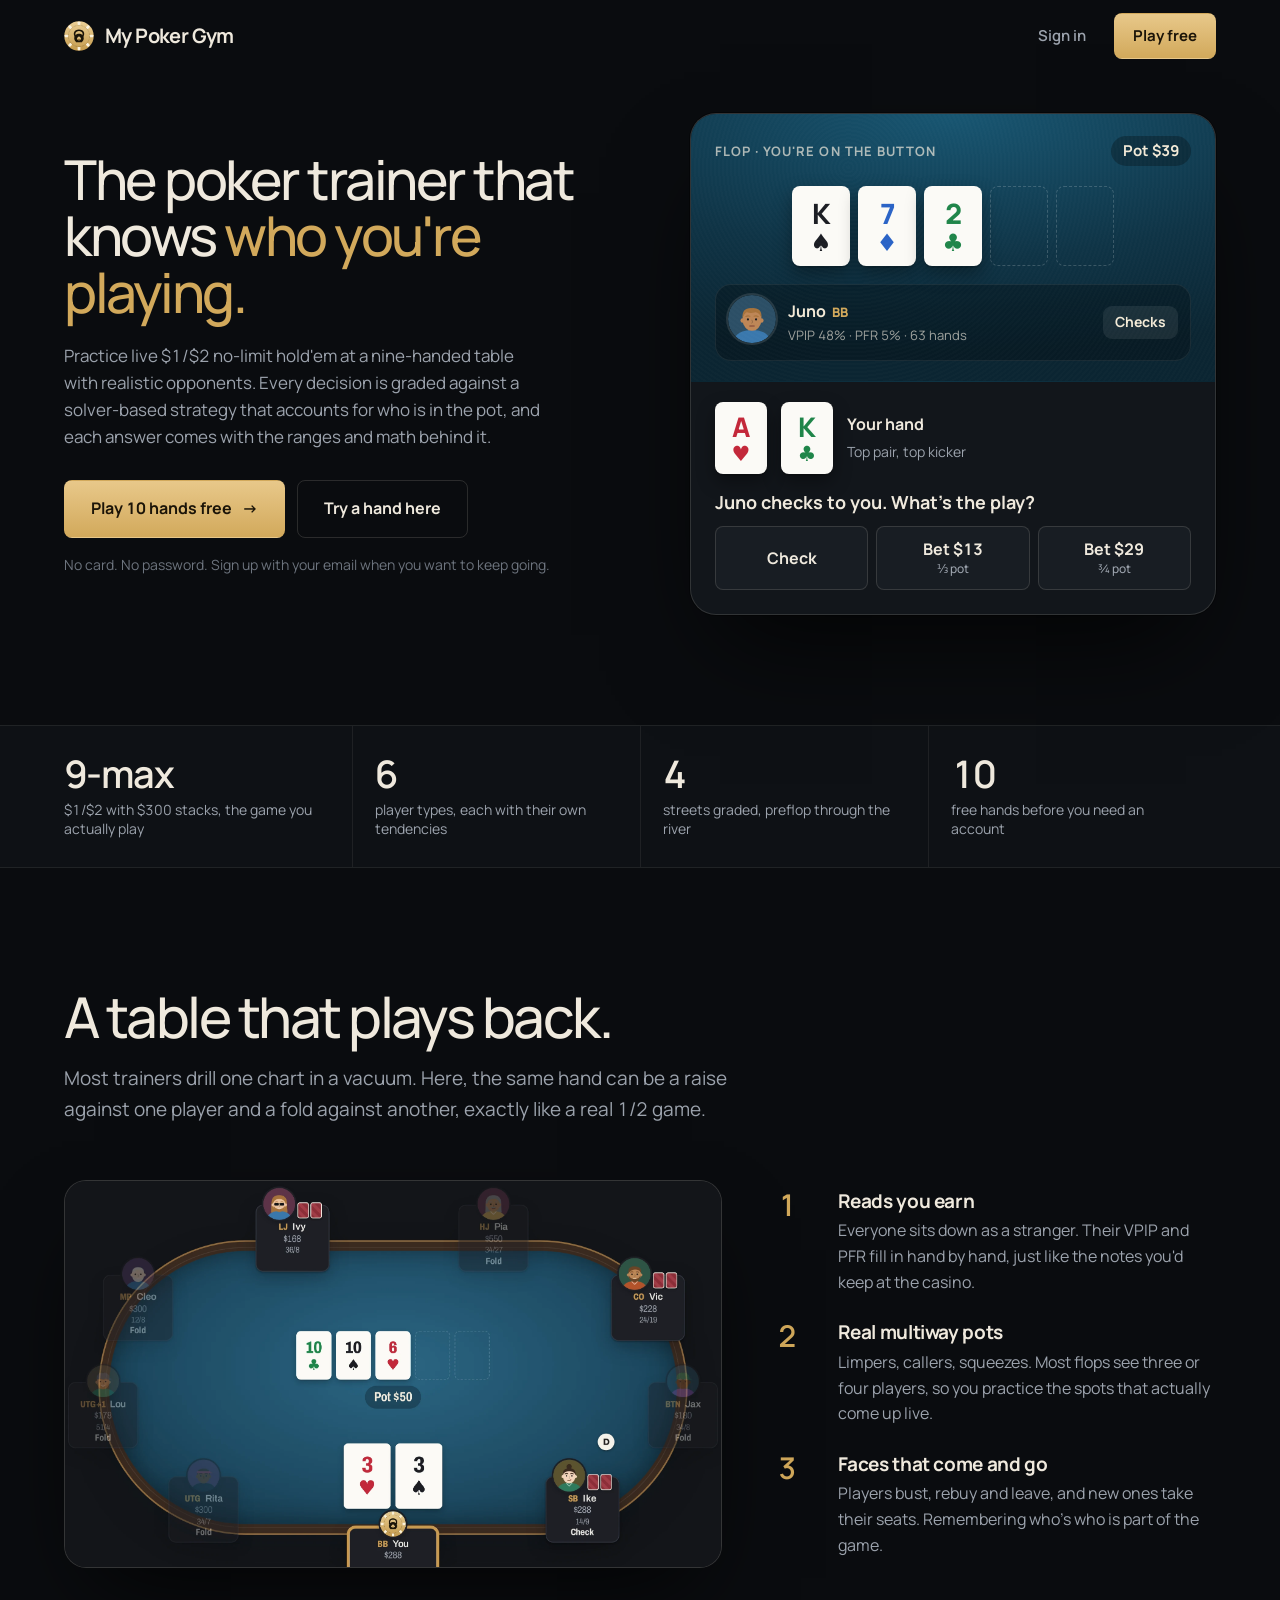
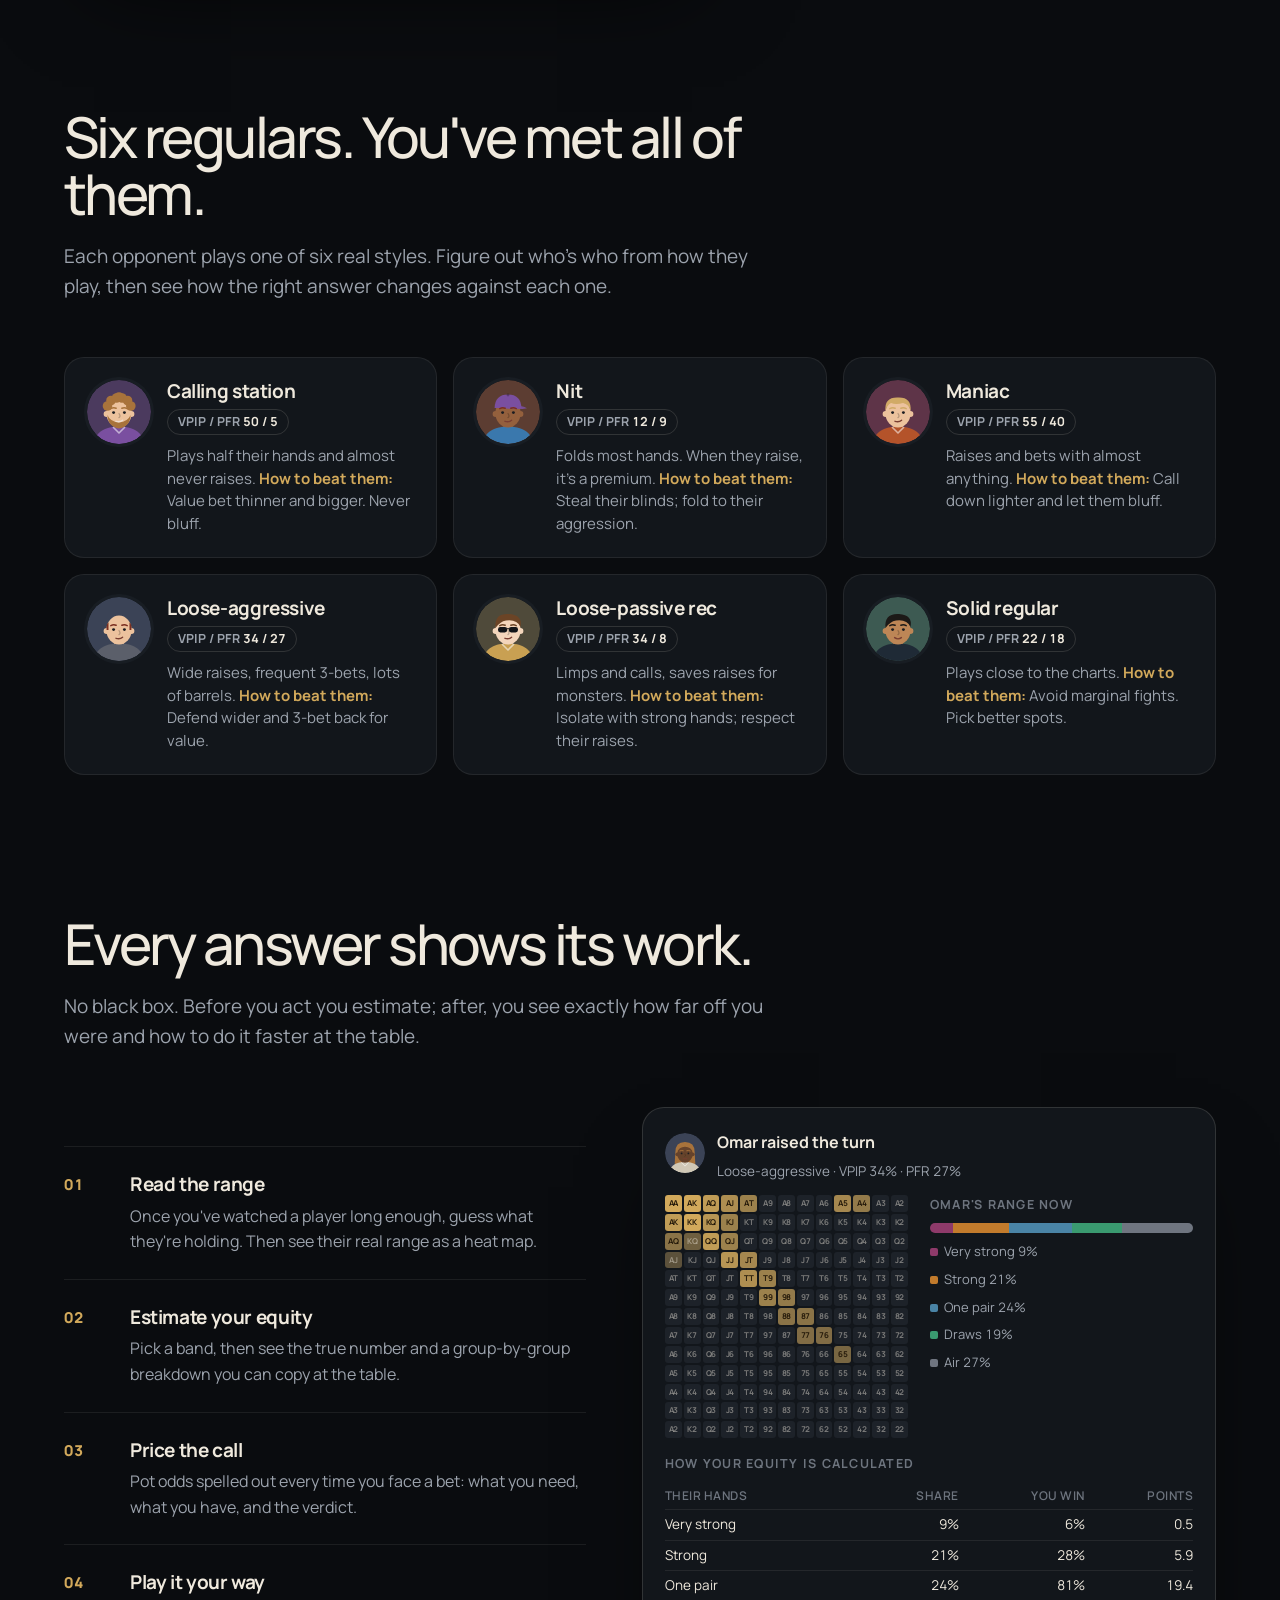
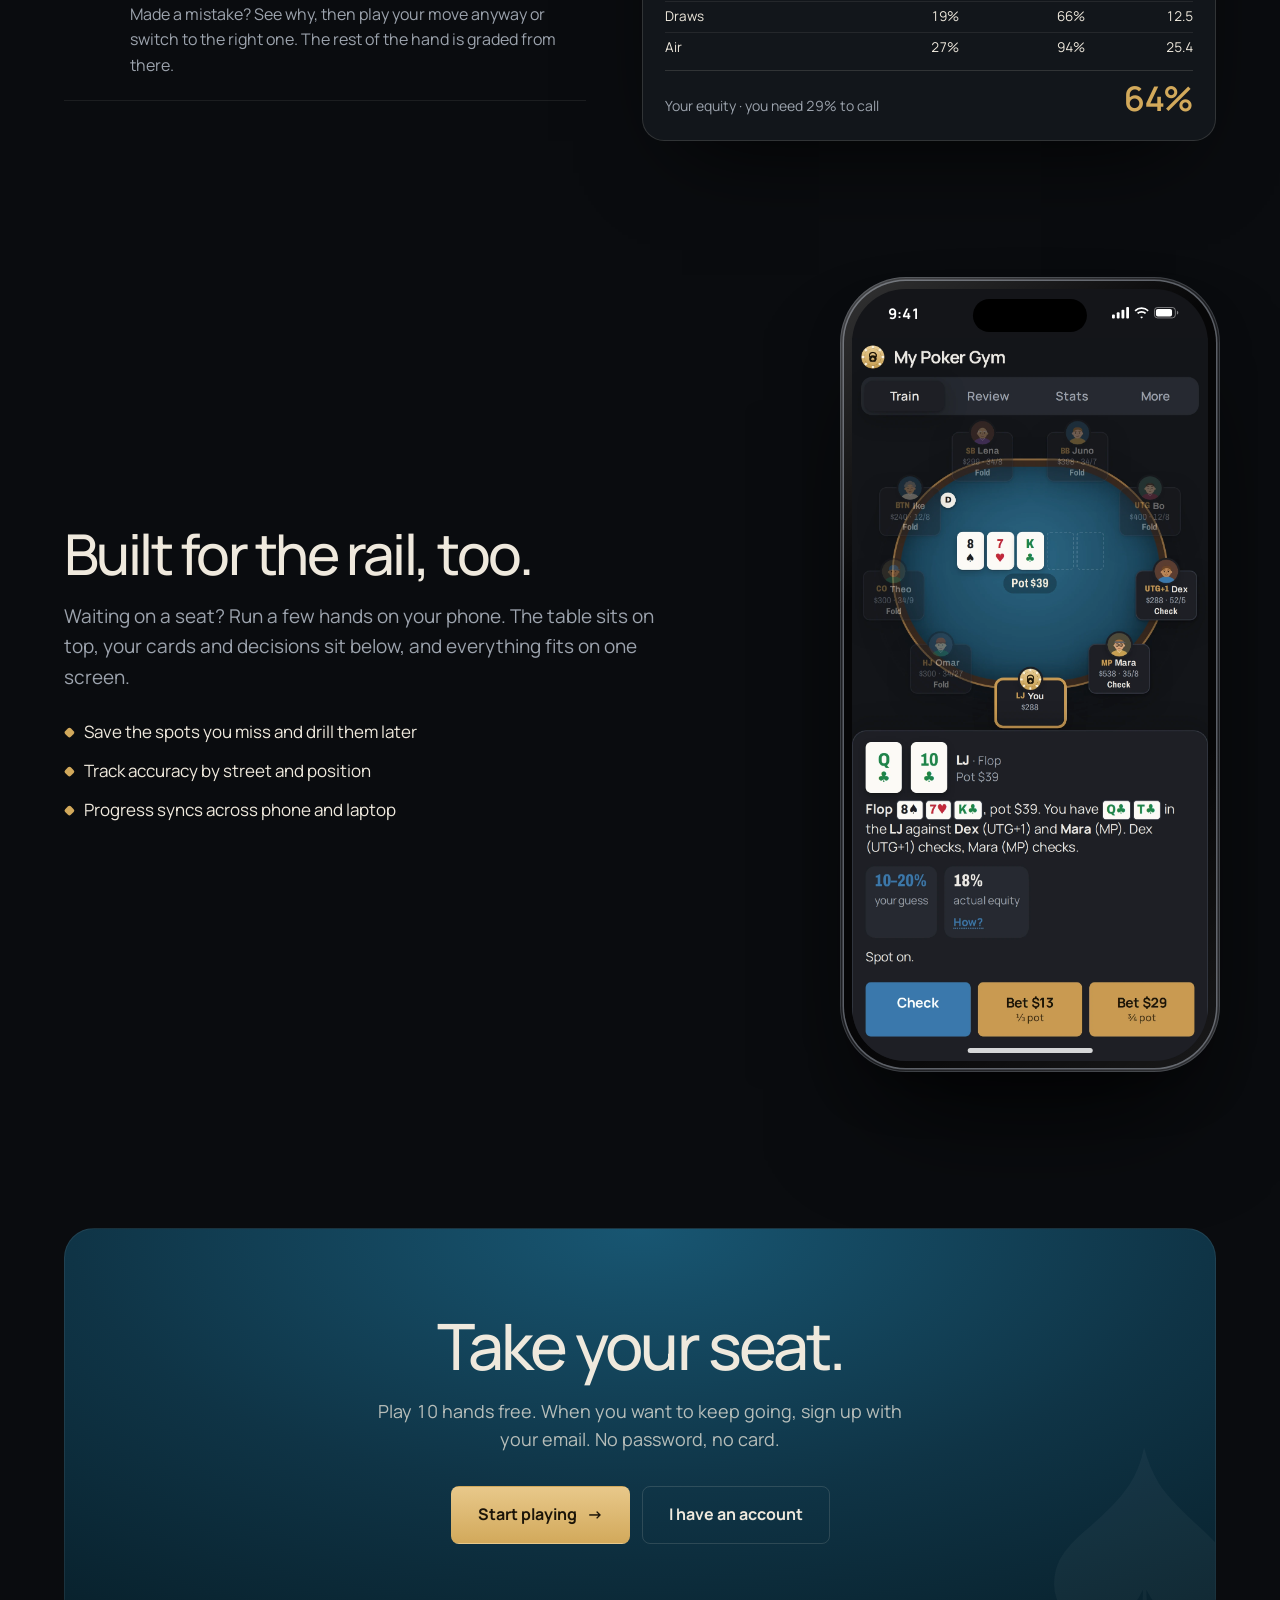
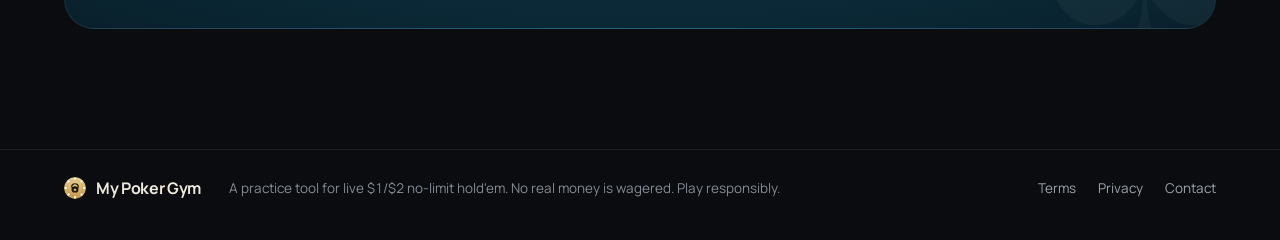
==== index.html @ 6269502f "Add files via upload" ====
<!doctype html>
<html lang="en">
<head>
<meta charset="utf-8">
<meta name="viewport" content="width=device-width, initial-scale=1, viewport-fit=cover">
<title>My Poker Gym | The live $1/$2 poker trainer that knows who you're playing</title>
<meta name="description" content="Practice live $1/$2 no-limit at a table of nits, calling stations and maniacs. Every decision graded against a solver-style strategy, adjusted for who's in the pot, with the ranges and math shown.">
<meta property="og:title" content="My Poker Gym | Live $1/$2 poker trainer">
<meta property="og:description" content="A table of nits, calling stations and maniacs. Every decision graded, every answer shows its work. Play 10 hands free.">
<meta property="og:image" content="assets/table.webp">
<meta name="theme-color" content="#0a0c0f">
<link rel="icon" href="assets/mark.svg" type="image/svg+xml">
<link rel="apple-touch-icon" href="assets/apple-touch-icon.png">
<link rel="preconnect" href="https://fonts.googleapis.com">
<link rel="preconnect" href="https://fonts.gstatic.com" crossorigin>
<link href="https://fonts.googleapis.com/css2?family=Manrope:wght@300..800&display=swap" rel="stylesheet">
<style>
:root{
  --font:'Manrope',system-ui,-apple-system,'Segoe UI',Roboto,sans-serif;
  --bg:#0a0c0f;--bg-2:#0e1115;--panel:#12161b;--panel-2:#181d23;--line:rgba(239,233,221,.08);--line-2:rgba(239,233,221,.14);
  --ink:#efe9dd;--muted:#9ca3ad;--dim:#6d747e;
  --brass:#d2a95b;--brass-2:#e8c88a;--brass-ink:#1b1408;
  --felt:#0f3446;--felt-2:#185672;
  --red:#e2596a;--green:#4fbf88;--amber:#e0a94a;--blue:#5d9bd1;
  --s:#1b1d23;--h:#c3283a;--d:#2a63c6;--c:#1f8549;
  color-scheme:dark;
}
:root{box-sizing:border-box;padding-top:env(safe-area-inset-top,0px);padding-bottom:env(safe-area-inset-bottom,0px)}
html{scroll-padding-top:calc(76px + env(safe-area-inset-top,0px));scroll-behavior:smooth;background:var(--bg)}
@media (prefers-reduced-motion:reduce){html{scroll-behavior:auto}*{animation:none!important;transition:none!important}}
*,*::before,*::after{box-sizing:inherit}
body{margin:0;background:var(--bg);color:var(--ink);font-family:var(--font);font-size:17px;line-height:1.6;-webkit-font-smoothing:antialiased;font-variant-numeric:tabular-nums;overflow-x:hidden}
img{max-width:100%;height:auto;display:block}
a{color:inherit}
button{font:inherit;color:inherit;cursor:pointer}
:focus-visible{outline:2px solid var(--brass);outline-offset:3px}
.wrap{max-width:1200px;margin:0 auto;padding:0 24px}
.display{font-weight:500;letter-spacing:-.045em;line-height:1.02}
.kicker{font-size:12.5px;font-weight:700;letter-spacing:.16em;text-transform:uppercase;color:var(--brass)}

/* buttons */
.btn{display:inline-flex;align-items:center;justify-content:center;gap:10px;border-radius:999px;padding:15px 26px;font-weight:700;font-size:16px;text-decoration:none;border:1px solid var(--line-2);background:transparent;transition:background .15s,border-color .15s,transform .08s;white-space:nowrap}
.btn:active{transform:translateY(1px)}
.btn.gold{background:linear-gradient(180deg,var(--brass-2),var(--brass));border-color:transparent;color:var(--brass-ink);box-shadow:0 10px 30px -10px rgba(210,169,91,.6),inset 0 1px 0 rgba(255,255,255,.35)}
.btn.gold:hover{background:linear-gradient(180deg,#f0d49c,#d9b067)}
.btn.ghost:hover{border-color:rgba(239,233,221,.32);background:rgba(239,233,221,.04)}
.btn .arr{transition:transform .15s}.btn:hover .arr{transform:translateX(3px)}

/* nav */
.nav{position:sticky;top:0;z-index:30;transition:background .2s,border-color .2s;border-bottom:1px solid transparent}
.nav.scrolled{background:rgba(10,12,15,.82);backdrop-filter:blur(14px) saturate(140%);-webkit-backdrop-filter:blur(14px) saturate(140%);border-bottom-color:var(--line)}
.nav .wrap{display:flex;align-items:center;justify-content:space-between;height:72px;gap:16px}
.logo{display:flex;align-items:center;gap:11px;text-decoration:none;font-weight:700;font-size:20px;letter-spacing:-.03em}
.logo-mark{width:30px;height:30px;border-radius:8px;background:linear-gradient(160deg,var(--brass-2),var(--brass));color:var(--brass-ink);display:grid;place-items:center;font:700 19px/1 Georgia,serif;box-shadow:inset 0 1px 0 rgba(255,255,255,.4)}
.nav-links{display:flex;align-items:center;gap:28px;font-size:15px;font-weight:600}
.nav-links a{text-decoration:none;color:var(--muted);transition:color .15s}
.nav-links a:hover{color:var(--ink)}
.nav .btn{padding:10px 18px;font-size:15px}
@media (max-width:760px){.nav-links .hide-sm{display:none}.nav-links{gap:16px}}

/* hero */
.hero{position:relative;padding:40px 0 110px}
.hero::before{content:"";position:absolute;inset:-72px 0 0;z-index:-1;pointer-events:none;
  background:radial-gradient(60% 55% at 78% 30%,rgba(24,86,114,.42),transparent 70%),radial-gradient(40% 40% at 10% 0%,rgba(210,169,91,.08),transparent 70%)}
.hero-grid{display:grid;grid-template-columns:minmax(0,1.04fr) minmax(0,.96fr);gap:56px;align-items:center}
@media (max-width:980px){.hero-grid{grid-template-columns:1fr;gap:48px}}
.hero h1{font-size:clamp(36px,4.3vw,60px);margin:0 0 22px}
.hero h1 em{font-style:normal;color:var(--brass)}
.lede{font-size:17px;color:var(--muted);max-width:48ch;margin:0 0 30px}
.lede b{color:var(--ink);font-weight:600}
.cta{display:flex;flex-wrap:wrap;gap:12px;align-items:center}
.fine{font-size:14px;color:var(--dim);margin:16px 0 0}

/* demo */
.demo{position:relative;border-radius:26px;background:var(--panel);border:1px solid var(--line-2);box-shadow:0 50px 100px -30px rgba(0,0,0,.8),0 0 0 1px rgba(0,0,0,.4);overflow:hidden}
.demo-felt{position:relative;padding:22px 24px 20px;background:radial-gradient(120% 90% at 50% 0%,var(--felt-2),var(--felt) 60%,#0b2532);border-bottom:1px solid rgba(0,0,0,.4)}
.demo-felt::after{content:"";position:absolute;inset:0;background:repeating-radial-gradient(circle at 30% 20%,rgba(255,255,255,.012) 0 2px,transparent 2px 4px);pointer-events:none}
.demo-top{display:flex;justify-content:space-between;align-items:center;font-size:13px;font-weight:700;letter-spacing:.08em;text-transform:uppercase;color:rgba(239,233,221,.7)}
.demo-top .pot{letter-spacing:0;text-transform:none;font-size:15px;color:#f3ead7;background:rgba(0,0,0,.28);padding:3px 12px;border-radius:99px}
.board{display:flex;gap:8px;justify-content:center;margin:20px 0 18px}
.pc{width:58px;height:80px;border-radius:8px;background:#fbfaf6;display:flex;flex-direction:column;align-items:center;justify-content:center;font-weight:800;line-height:1;box-shadow:0 2px 0 rgba(0,0,0,.15),0 8px 18px rgba(0,0,0,.35)}
.pc .r{font-size:28px;letter-spacing:-.04em}.pc .s{font-size:24px;margin-top:3px}
.pc.S{color:var(--s)}.pc.H{color:var(--h)}.pc.D{color:var(--d)}.pc.C{color:var(--c)}
.pc.slot{background:transparent;border:1.5px dashed rgba(255,255,255,.18);box-shadow:none}
.opp{display:flex;align-items:center;gap:12px;background:rgba(0,0,0,.26);border:1px solid rgba(255,255,255,.07);border-radius:16px;padding:10px 12px}
.opp .av{width:48px;height:48px;border-radius:50%;flex:none;box-shadow:0 0 0 2px rgba(255,255,255,.12)}
.opp-name{font-weight:700;font-size:16px;color:#f3ead7}
.opp-name span{color:var(--brass);font-weight:800;margin-left:6px;font-size:13px}
.opp-hud{font-size:13px;color:rgba(239,233,221,.65)}
.opp-act{margin-left:auto;font-weight:700;font-size:14px;color:#f3ead7;background:rgba(255,255,255,.08);padding:5px 12px;border-radius:9px}
.demo-body{padding:20px 24px 24px}
.hand{display:flex;align-items:center;gap:14px;margin-bottom:16px}
.hand .pc{width:52px;height:72px}.hand .pc .r{font-size:27px}.hand .pc .s{font-size:21px}
.hand-meta b{display:block;font-size:16px}
.hand-meta span{font-size:14px;color:var(--muted)}
.q{font-size:18px;font-weight:700;margin:0 0 12px;line-height:1.35}
.choices{display:grid;grid-template-columns:repeat(3,1fr);gap:8px}
.choice{border-radius:13px;padding:13px 8px;border:1px solid var(--line-2);background:var(--panel-2);font-weight:700;font-size:16px;line-height:1.15;transition:border-color .15s,background .15s,transform .08s}
.choice small{display:block;font-weight:500;font-size:12px;color:var(--muted);margin-top:3px}
.choice:hover{border-color:rgba(210,169,91,.5)}
.choice:active{transform:translateY(1px)}
.choice[aria-pressed="true"]{border-color:var(--brass);background:rgba(210,169,91,.1)}
.choice:disabled{cursor:default}
.reveal{margin-top:16px;border-top:1px solid var(--line);padding-top:16px;animation:rise .35s ease-out}
@keyframes rise{from{opacity:0;transform:translateY(6px)}to{opacity:1;transform:none}}
.verdict{font-size:18px;font-weight:700;letter-spacing:-.02em;margin:0 0 6px}
.verdict.ok{color:var(--green)}.verdict.meh{color:var(--amber)}.verdict.no{color:var(--red)}
.reveal p{margin:0 0 12px;color:var(--muted);font-size:15px;line-height:1.55}
.reveal p b{color:var(--ink);font-weight:600}
.mtable{width:100%;border-collapse:collapse;font-size:13.5px;margin:2px 0 8px}
.mtable th{font-weight:600;color:var(--dim);text-align:right;padding:4px 0;font-size:12px;letter-spacing:.04em;text-transform:uppercase}
.mtable th:first-child,.mtable td:first-child{text-align:left}
.mtable td{padding:5px 0;border-top:1px solid var(--line);text-align:right}
.mtable tfoot td{font-weight:800;color:var(--ink);font-size:15px;border-top:1px solid var(--line-2)}
.again{border:0;background:none;color:var(--brass);font-weight:700;font-size:14px;padding:4px 0;text-decoration:underline;text-underline-offset:3px}
.demo-tag{position:absolute;top:-13px;left:24px;z-index:2;background:var(--bg);border:1px solid var(--line-2);color:var(--brass);font-size:12px;font-weight:800;letter-spacing:.12em;text-transform:uppercase;padding:5px 12px;border-radius:99px}
.demo-wrap{position:relative}
@media (max-width:520px){.pc{width:48px;height:68px}.pc .r{font-size:25px}.pc .s{font-size:20px}.demo-felt,.demo-body{padding-left:16px;padding-right:16px}.choice{font-size:15px;padding:12px 4px}}

/* proof strip */
.strip{border-top:1px solid var(--line);border-bottom:1px solid var(--line);background:var(--bg-2)}
.strip .wrap{display:grid;grid-template-columns:repeat(4,1fr);gap:0}
.stat{padding:28px 22px;border-left:1px solid var(--line)}
.stat:first-child{border-left:0;padding-left:0}
.stat b{display:block;font-size:38px;font-weight:600;letter-spacing:-.04em;line-height:1;color:var(--ink)}
.stat span{display:block;margin-top:8px;font-size:14px;color:var(--muted);line-height:1.4}
@media (max-width:820px){.strip .wrap{grid-template-columns:repeat(2,1fr)}.stat:nth-child(3){border-left:0;padding-left:0}.stat:nth-child(n+3){border-top:1px solid var(--line)}}

/* sections */
section{padding:120px 0}
.sec-head{max-width:760px;margin-bottom:56px}
.sec-head h2{font-size:clamp(36px,4.4vw,58px);margin:0 0 18px}
.sec-head p{font-size:19px;color:var(--muted);margin:0;max-width:60ch}

.table-feature{display:grid;grid-template-columns:minmax(0,1.5fr) minmax(0,1fr);gap:56px;align-items:center}
@media (max-width:980px){.table-feature{grid-template-columns:1fr}}
.shot{position:relative;border-radius:22px;overflow:hidden;background:#15171b;border:1px solid var(--line-2);box-shadow:0 40px 90px -30px rgba(0,0,0,.85)}
.shot img{width:100%;height:auto}
.notes{display:grid;gap:26px}
.note-item{display:grid;grid-template-columns:44px 1fr;gap:16px;align-items:start}
.note-item .n{font-size:30px;font-weight:600;letter-spacing:-.04em;color:var(--brass);line-height:1}
.note-item h3{margin:0 0 5px;font-size:19px;font-weight:700;letter-spacing:-.02em;line-height:1.25}
.note-item p{margin:0;color:var(--muted);font-size:16px}

/* players */
.players{display:grid;grid-template-columns:repeat(3,minmax(0,1fr));gap:16px}
@media (max-width:900px){.players{grid-template-columns:repeat(2,minmax(0,1fr))}}
@media (max-width:560px){.players{grid-template-columns:1fr}}
.player{background:var(--panel);border:1px solid var(--line);border-radius:20px;padding:22px;display:grid;grid-template-columns:64px 1fr;gap:16px;align-items:start;transition:border-color .2s,transform .2s}
.player:hover{border-color:var(--line-2);transform:translateY(-2px)}
.player .av{width:64px;height:64px;border-radius:50%;box-shadow:0 0 0 3px var(--panel-2)}
.player h3{margin:0;font-size:19px;font-weight:700;letter-spacing:-.02em;line-height:1.2}
.player .tag{display:inline-block;margin:6px 0 10px;font-size:12.5px;font-weight:700;color:var(--muted);border:1px solid var(--line-2);border-radius:99px;padding:2px 10px}
.player .tag b{color:var(--ink)}
.player p{margin:0;font-size:15px;color:var(--muted);line-height:1.5}
.player p strong{color:var(--brass);font-weight:700}

/* math */
.math{display:grid;grid-template-columns:minmax(0,1fr) minmax(0,1.1fr);gap:56px;align-items:start}
@media (max-width:980px){.math{grid-template-columns:1fr}}
.steps-list{list-style:none;margin:0;padding:0;counter-reset:st;display:grid;gap:2px}
.steps-list li{counter-increment:st;display:grid;grid-template-columns:52px 1fr;gap:14px;padding:22px 0;border-top:1px solid var(--line)}
.steps-list li:last-child{border-bottom:1px solid var(--line)}
.steps-list li::before{content:"0" counter(st);font-size:15px;font-weight:800;color:var(--brass);letter-spacing:.06em;padding-top:4px}
.steps-list h3{margin:0 0 4px;font-size:19px;font-weight:700;letter-spacing:-.02em}
.steps-list p{margin:0;color:var(--muted);font-size:16px}
.card{background:var(--panel);border:1px solid var(--line-2);border-radius:22px;padding:26px;box-shadow:0 40px 90px -40px rgba(0,0,0,.9)}
.card-h{display:flex;align-items:center;gap:12px;margin-bottom:16px}
.card-h .av{width:40px;height:40px;border-radius:50%}
.card-h b{display:block;font-size:16px}
.card-h span{font-size:13.5px;color:var(--muted)}
.rbar{display:flex;height:10px;border-radius:6px;overflow:hidden;margin:4px 0 8px}
.rbar i{display:block;height:100%}
.rleg{display:flex;flex-wrap:wrap;gap:4px 14px;font-size:12.5px;color:var(--muted);margin-bottom:18px}
.rleg span::before{content:"";display:inline-block;width:8px;height:8px;border-radius:2px;margin-right:6px;background:var(--k)}
.grid13{display:grid;grid-template-columns:repeat(13,1fr);gap:2px;margin:6px 0 16px}
.grid13 div{aspect-ratio:1;border-radius:3px;font-size:8px;font-weight:700;letter-spacing:-.04em;display:flex;align-items:center;justify-content:center;color:rgba(239,233,221,.45);background:#1d2229}
.grid13 div.on{color:#24190a}
.eqline{display:flex;justify-content:space-between;align-items:baseline;border-top:1px solid var(--line-2);padding-top:14px;margin-top:4px}
.eqline span{color:var(--muted);font-size:14px}
.eqline b{font-size:36px;font-weight:600;letter-spacing:-.04em;line-height:1;color:var(--brass)}
.sub{font-size:12.5px;font-weight:700;letter-spacing:.1em;text-transform:uppercase;color:var(--dim);margin:0 0 8px}

/* phone */
.phone-sec{display:grid;grid-template-columns:minmax(0,1fr) auto;gap:72px;align-items:center}
@media (max-width:900px){.phone-sec{grid-template-columns:1fr;justify-items:center;text-align:left}}
.phone{position:relative;width:372px;max-width:84vw;border-radius:62px;padding:8px;background:#060607;box-shadow:0 0 0 1.5px #5b5f66,0 0 0 3px #1c1d20,0 0 0 4px #3a3d42,0 70px 120px -40px rgba(0,0,0,.85),0 30px 60px -30px rgba(0,0,0,.6)}
.phone::before{content:"";position:absolute;inset:-4px;border-radius:66px;background:linear-gradient(140deg,rgba(255,255,255,.18),transparent 30%,transparent 70%,rgba(255,255,255,.08));pointer-events:none}
.screen{position:relative;border-radius:54px;overflow:hidden;background:#141519;container-type:inline-size}
.status{position:relative;height:13.74cqw;display:flex;align-items:center;justify-content:space-between;padding:0 8cqw 0 10.2cqw;color:#fff;font-weight:700;font-size:4.1cqw;letter-spacing:-.01em}
.status svg{height:3.2cqw;width:auto;margin-left:1.4cqw;fill:#fff}
.island{position:absolute;top:2.8cqw;left:50%;transform:translateX(-50%);width:32.06cqw;height:9.41cqw;border-radius:6cqw;background:#000;z-index:2}
.screen img{width:100%;height:auto;display:block}
.homebar{position:absolute;bottom:2.2cqw;left:50%;transform:translateX(-50%);width:35cqw;height:1.35cqw;border-radius:1cqw;background:rgba(255,255,255,.82)}
.checks{list-style:none;padding:0;margin:26px 0 0;display:grid;gap:12px}
.checks li{display:flex;gap:12px;align-items:baseline;font-size:17px}
.checks li::before{content:"";flex:none;width:8px;height:8px;border-radius:2px;background:var(--brass);transform:rotate(45deg) translateY(-2px)}

/* final */
.final{padding:40px 0 120px}
.final-box{position:relative;overflow:hidden;border-radius:30px;padding:84px 40px;text-align:center;background:radial-gradient(90% 120% at 50% 0%,var(--felt-2),var(--felt) 55%,#08202b);border:1px solid rgba(255,255,255,.07)}
.final-box::before{content:"♠";position:absolute;right:-30px;bottom:-110px;font:400 380px/1 Georgia,serif;color:rgba(255,255,255,.035)}
.final-box h2{font-size:clamp(40px,5vw,68px);margin:0 auto 18px;max-width:14ch}
.final-box p{margin:0 auto 32px;max-width:48ch;color:rgba(239,233,221,.75);font-size:18px}
.final-box .cta{justify-content:center}
.reveal-on-scroll{opacity:0;transform:translateY(18px);transition:opacity .7s ease,transform .7s ease}
.reveal-on-scroll.in{opacity:1;transform:none}

/* revisions */
.logo-mark{width:30px!important;height:30px!important;border-radius:0!important;background:none!important;box-shadow:none!important;display:block!important}
.logo-mark svg{width:100%;height:100%;display:block}
.btn{border-radius:8px}
.btn.gold,.btn.gold:hover{box-shadow:none}
.math{align-items:center}
.card-row{display:grid;grid-template-columns:minmax(0,46%) minmax(0,1fr);gap:22px;align-items:start;margin-bottom:22px}
.card-row .grid13{margin:0}
.card-row .rbar{margin-top:2px}
.rleg.col{flex-direction:column;gap:7px;margin-bottom:0;font-size:13px}
@media (max-width:520px){.card-row{grid-template-columns:1fr}}

.choice{border-radius:8px}
#math .card{padding:22px}
#math .card-h{margin-bottom:12px}
#math .mtable td{padding:4px 0}
#math .eqline{padding-top:10px}
#math .eqline b{font-size:34px}
.card-row{margin-bottom:16px}



.site-footer{border-top:1px solid var(--line);color:var(--muted);font-size:13.5px;line-height:1.5}
.site-footer .fwrap{display:flex;align-items:center;gap:12px 28px;flex-wrap:wrap;padding-top:26px;padding-bottom:40px}
.site-footer .flogo{display:flex;align-items:center;gap:10px;text-decoration:none;color:var(--ink);font-weight:700;font-size:16px;letter-spacing:-.02em;white-space:nowrap}
.site-footer .flogo span{width:22px;height:22px;display:block;flex:none}
.site-footer .flogo svg{width:100%;height:100%;display:block}
.site-footer .ftag{flex:1;min-width:240px;opacity:.85}
.site-footer .flegal{display:flex;gap:22px}
.site-footer .flegal a{color:var(--muted);text-decoration:none}
.site-footer .flegal a:hover{color:var(--ink)}
@media (max-width:640px){.site-footer .fwrap{flex-direction:column;align-items:flex-start;gap:12px}.site-footer .ftag{min-width:0}}
</style>
</head>
<body>
<header class="nav" id="nav">
  <div class="wrap">
    <a class="logo" href="./" aria-label="My Poker Gym home"><span class="logo-mark" aria-hidden="true"><svg class="mpg-mark" viewBox="0 0 100 100" role="img" aria-label="My Poker Gym"><defs><linearGradient id="mpgGhdr" x1="0" y1="0" x2="0" y2="1"><stop offset="0" stop-color="#ecd096"/><stop offset="1" stop-color="#c49a4c"/></linearGradient></defs><circle cx="50" cy="50" r="49" fill="url(#mpgGhdr)"/><rect x="45.5" y="2.6" width="9" height="11" rx="1.6" fill="#fbf3df" transform="rotate(0 50 50)"/><rect x="45.5" y="2.6" width="9" height="11" rx="1.6" fill="#fbf3df" transform="rotate(45 50 50)"/><rect x="45.5" y="2.6" width="9" height="11" rx="1.6" fill="#fbf3df" transform="rotate(90 50 50)"/><rect x="45.5" y="2.6" width="9" height="11" rx="1.6" fill="#fbf3df" transform="rotate(135 50 50)"/><rect x="45.5" y="2.6" width="9" height="11" rx="1.6" fill="#fbf3df" transform="rotate(180 50 50)"/><rect x="45.5" y="2.6" width="9" height="11" rx="1.6" fill="#fbf3df" transform="rotate(225 50 50)"/><rect x="45.5" y="2.6" width="9" height="11" rx="1.6" fill="#fbf3df" transform="rotate(270 50 50)"/><rect x="45.5" y="2.6" width="9" height="11" rx="1.6" fill="#fbf3df" transform="rotate(315 50 50)"/><circle cx="50" cy="50" r="35.5" fill="none" stroke="#1a1408" stroke-opacity=".55" stroke-width="1.4" stroke-dasharray="2.2 2.6"/><g transform="translate(50 51) scale(.52) translate(-50 -52)"><path d="M26.5 53 C20.5 41 21 25 32 18 Q50 7.5 68 18 C79 25 79.5 41 73.5 53" fill="none" stroke="#1a1408" stroke-width="10" stroke-linecap="round"/><path d="M50 35 C67.5 35 80.5 48.5 80.5 64.5 C80.5 73 77 80.5 71 86 L69 89.5 H31 L29 86 C23 80.5 19.5 73 19.5 64.5 C19.5 48.5 32.5 35 50 35Z" fill="#1a1408"/><g transform="translate(50 65.5) scale(.43) translate(-50 -61)"><path d="M50 30 C57 41 81 50 81 66.5 C81 78 69.5 84 60.5 79 C57 77 54.6 74.4 53.4 71.6 C54 80 57 87 62.5 92 H37.5 C43 87 46 80 46.6 71.6 C45.4 74.4 43 77 39.5 79 C30.5 84 19 78 19 66.5 C19 50 43 41 50 30Z" fill="url(#mpgGhdr)"/></g></g></svg></span>My Poker Gym</a>
    <nav class="nav-links" aria-label="Main">
      <a href="train/?signin=1">Sign in</a>
      <a class="btn gold" href="train/">Play free</a>
    </nav>
  </div>
</header>

<main>
  <div class="hero">
    <div class="wrap hero-grid">
      <div>
        <h1 class="display">The poker trainer that knows <em>who you're playing.</em></h1>
        <p class="lede">Practice live $1/$2 no-limit hold'em at a nine-handed table with realistic opponents. Every decision is graded against a solver-based strategy that accounts for who is in the pot, and each answer comes with the ranges and math behind it.</p>
        <div class="cta">
          <a class="btn gold" href="train/">Play 10 hands free <span class="arr" aria-hidden="true">→</span></a>
          <a class="btn ghost" href="#demo">Try a hand here</a>
        </div>
        <p class="fine">No card. No password. Sign up with your email when you want to keep going.</p>
      </div>

      <div class="demo-wrap" id="demo">
        <div class="demo">
          <div class="demo-felt">
            <div class="demo-top"><span>Flop · you're on the button</span><span class="pot">Pot $39</span></div>
            <div class="board" aria-label="Board: king of spades, seven of diamonds, two of clubs">
              <div class="pc S"><span class="r">K</span><span class="s">♠</span></div>
              <div class="pc D"><span class="r">7</span><span class="s">♦</span></div>
              <div class="pc C"><span class="r">2</span><span class="s">♣</span></div>
              <div class="pc slot"></div><div class="pc slot"></div>
            </div>
            <div class="opp">
              <span id="oppFace"></span>
              <div><div class="opp-name">Juno<span>BB</span></div><div class="opp-hud">VPIP 48% · PFR 5% · 63 hands</div></div>
              <span class="opp-act">Checks</span>
            </div>
          </div>
          <div class="demo-body">
            <div class="hand">
              <div class="pc H"><span class="r">A</span><span class="s">♥</span></div>
              <div class="pc C"><span class="r">K</span><span class="s">♣</span></div>
              <div class="hand-meta"><b>Your hand</b><span>Top pair, top kicker</span></div>
            </div>
            <p class="q">Juno checks to you. What's the play?</p>
            <div class="choices" role="group" aria-label="Your options">
              <button class="choice" data-a="check" aria-pressed="false">Check</button>
              <button class="choice" data-a="b33" aria-pressed="false">Bet $13<small>⅓ pot</small></button>
              <button class="choice" data-a="b75" aria-pressed="false">Bet $29<small>¾ pot</small></button>
            </div>
            <div id="reveal" aria-live="polite"></div>
          </div>
        </div>
      </div>
    </div>
  </div>

  <div class="strip">
    <div class="wrap">
      <div class="stat"><b>9-max</b><span>$1/$2 with $300 stacks, the game you actually play</span></div>
      <div class="stat"><b>6</b><span>player types, each with their own tendencies</span></div>
      <div class="stat"><b>4</b><span>streets graded, preflop through the river</span></div>
      <div class="stat"><b>10</b><span>free hands before you need an account</span></div>
    </div>
  </div>

  <section id="table">
    <div class="wrap">
      <div class="sec-head reveal-on-scroll">
        <h2 class="display">A table that plays back.</h2>
        <p>Most trainers drill one chart in a vacuum. Here, the same hand can be a raise against one player and a fold against another, exactly like a real 1/2 game.</p>
      </div>
      <div class="table-feature">
        <div class="shot reveal-on-scroll"><img src="assets/table.webp" width="2155" height="1268" loading="lazy" alt="A nine-handed table on the flop. Each seat shows the player's face, stack and VPIP/PFR stats; two opponents are still in the hand against you."></div>
        <div class="notes reveal-on-scroll">
          <div class="note-item"><span class="n">1</span><div><h3>Reads you earn</h3><p>Everyone sits down as a stranger. Their VPIP and PFR fill in hand by hand, just like the notes you'd keep at the casino.</p></div></div>
          <div class="note-item"><span class="n">2</span><div><h3>Real multiway pots</h3><p>Limpers, callers, squeezes. Most flops see three or four players, so you practice the spots that actually come up live.</p></div></div>
          <div class="note-item"><span class="n">3</span><div><h3>Faces that come and go</h3><p>Players bust, rebuy and leave, and new ones take their seats. Remembering who's who is part of the game.</p></div></div>
        </div>
      </div>
    </div>
  </section>

  <section id="players" style="padding-top:20px">
    <div class="wrap">
      <div class="sec-head reveal-on-scroll">
        <h2 class="display">Six regulars. You've met all of them.</h2>
        <p>Each opponent plays one of six real styles. Figure out who's who from how they play, then see how the right answer changes against each one.</p>
      </div>
      <div class="players" id="playerGrid"></div>
    </div>
  </section>

  <section id="math" style="padding-top:20px">
    <div class="wrap">
      <div class="sec-head reveal-on-scroll">
        <h2 class="display">Every answer shows its work.</h2>
        <p>No black box. Before you act you estimate; after, you see exactly how far off you were and how to do it faster at the table.</p>
      </div>
      <div class="math">
        <ol class="steps-list reveal-on-scroll">
          <li><div><h3>Read the range</h3><p>Once you've watched a player long enough, guess what they're holding. Then see their real range as a heat map.</p></div></li>
          <li><div><h3>Estimate your equity</h3><p>Pick a band, then see the true number and a group-by-group breakdown you can copy at the table.</p></div></li>
          <li><div><h3>Price the call</h3><p>Pot odds spelled out every time you face a bet: what you need, what you have, and the verdict.</p></div></li>
          <li><div><h3>Play it your way</h3><p>Made a mistake? See why, then play your move anyway or switch to the right one. The rest of the hand is graded from there.</p></div></li>
        </ol>
        <div class="card reveal-on-scroll" aria-label="Example explanation">
          <div class="card-h"><span id="mathFace"></span><div><b>Omar raised the turn</b><span>Loose-aggressive · VPIP 34% · PFR 27%</span></div></div>
          <div class="card-row">
            <div class="grid13" id="heat" aria-hidden="true"></div>
            <div><p class="sub">Omar's range now</p><div class="rbar"><i style="width:9%;background:#8e3a6a"></i><i style="width:21%;background:#c27b2c"></i><i style="width:24%;background:#4a84a6"></i><i style="width:19%;background:#3a9a70"></i><i style="width:27%;background:#6f7580"></i></div><div class="rleg col"><span style="--k:#8e3a6a">Very strong 9%</span><span style="--k:#c27b2c">Strong 21%</span><span style="--k:#4a84a6">One pair 24%</span><span style="--k:#3a9a70">Draws 19%</span><span style="--k:#6f7580">Air 27%</span></div></div>
          </div>
          <p class="sub">How your equity is calculated</p>
          <table class="mtable">
            <thead><tr><th>Their hands</th><th>Share</th><th>You win</th><th>Points</th></tr></thead>
            <tbody>
              <tr><td>Very strong</td><td>9%</td><td>6%</td><td>0.5</td></tr>
              <tr><td>Strong</td><td>21%</td><td>28%</td><td>5.9</td></tr>
              <tr><td>One pair</td><td>24%</td><td>81%</td><td>19.4</td></tr>
              <tr><td>Draws</td><td>19%</td><td>66%</td><td>12.5</td></tr>
              <tr><td>Air</td><td>27%</td><td>94%</td><td>25.4</td></tr>
            </tbody>
          </table>
          <div class="eqline"><span>Your equity · you need 29% to call</span><b>64%</b></div>
        </div>
      </div>
    </div>
  </section>

  <section style="padding-top:20px">
    <div class="wrap phone-sec">
      <div class="reveal-on-scroll">
        <h2 class="display" style="font-size:clamp(36px,4.4vw,58px);margin:0 0 18px">Built for the rail, too.</h2>
        <p style="font-size:19px;color:var(--muted);max-width:50ch;margin:0">Waiting on a seat? Run a few hands on your phone. The table sits on top, your cards and decisions sit below, and everything fits on one screen.</p>
        <ul class="checks">
          <li>Save the spots you miss and drill them later</li>
          <li>Track accuracy by street and position</li>
          <li>Progress syncs across phone and laptop</li>
        </ul>
      </div>
      <div class="phone reveal-on-scroll"><div class="screen">
        <div class="island" aria-hidden="true"></div>
        <div class="status" aria-hidden="true"><span>9:41</span><span><svg viewBox="0 0 18 12"><rect x="0" y="8" width="3" height="4" rx="1"/><rect x="5" y="5.5" width="3" height="6.5" rx="1"/><rect x="10" y="3" width="3" height="9" rx="1"/><rect x="15" y="0" width="3" height="12" rx="1"/></svg><svg viewBox="0 0 16 12"><path d="M8 2.2c2.4 0 4.6.9 6.2 2.5l1.3-1.4A10.6 10.6 0 0 0 8 .2 10.6 10.6 0 0 0 .5 3.3l1.3 1.4A8.7 8.7 0 0 1 8 2.2Zm0 3.9c1.4 0 2.6.5 3.6 1.4l1.3-1.4A7 7 0 0 0 8 4.1a7 7 0 0 0-4.9 2l1.3 1.4c1-.9 2.2-1.4 3.6-1.4Zm0 3.8c-.6 0-1.1.2-1.5.6L8 12l1.5-1.5c-.4-.4-.9-.6-1.5-.6Z"/></svg><svg viewBox="0 0 27 12"><rect x=".5" y=".5" width="22" height="11" rx="3.2" fill="none" stroke="#fff" stroke-opacity=".45"/><rect x="2" y="2" width="17" height="8" rx="2"/><path d="M24.2 4v4c.8-.3 1.4-1.1 1.4-2s-.6-1.7-1.4-2Z" fill-opacity=".45"/></svg></span></div>
        <img src="assets/phone.webp" width="1179" height="2394" loading="lazy" alt="The trainer on a phone: a compact table with player faces on top, and your cards with Check, Bet $10 and Bet $22 below.">
        <div class="homebar" aria-hidden="true"></div>
      </div></div>
    </div>
  </section>

  <div class="final">
    <div class="wrap">
      <div class="final-box reveal-on-scroll">
        <h2 class="display">Take your seat.</h2>
        <p>Play 10 hands free. When you want to keep going, sign up with your email. No password, no card.</p>
        <div class="cta"><a class="btn gold" href="train/">Start playing <span class="arr" aria-hidden="true">→</span></a><a class="btn ghost" href="train/?signin=1">I have an account</a></div>
      </div>
    </div>
  </div>
</main>

<footer class="site-footer">
  <div class="wrap fwrap">
    <a class="flogo" href="./"><span aria-hidden="true"><svg class="mpg-mark" viewBox="0 0 100 100" role="img" aria-label="My Poker Gym"><defs><linearGradient id="mpgGsf" x1="0" y1="0" x2="0" y2="1"><stop offset="0" stop-color="#ecd096"/><stop offset="1" stop-color="#c49a4c"/></linearGradient></defs><circle cx="50" cy="50" r="49" fill="url(#mpgGsf)"/><rect x="45.5" y="2.6" width="9" height="11" rx="1.6" fill="#fbf3df" transform="rotate(0 50 50)"/><rect x="45.5" y="2.6" width="9" height="11" rx="1.6" fill="#fbf3df" transform="rotate(45 50 50)"/><rect x="45.5" y="2.6" width="9" height="11" rx="1.6" fill="#fbf3df" transform="rotate(90 50 50)"/><rect x="45.5" y="2.6" width="9" height="11" rx="1.6" fill="#fbf3df" transform="rotate(135 50 50)"/><rect x="45.5" y="2.6" width="9" height="11" rx="1.6" fill="#fbf3df" transform="rotate(180 50 50)"/><rect x="45.5" y="2.6" width="9" height="11" rx="1.6" fill="#fbf3df" transform="rotate(225 50 50)"/><rect x="45.5" y="2.6" width="9" height="11" rx="1.6" fill="#fbf3df" transform="rotate(270 50 50)"/><rect x="45.5" y="2.6" width="9" height="11" rx="1.6" fill="#fbf3df" transform="rotate(315 50 50)"/><circle cx="50" cy="50" r="35.5" fill="none" stroke="#1a1408" stroke-opacity=".55" stroke-width="1.4" stroke-dasharray="2.2 2.6"/><g transform="translate(50 51) scale(.52) translate(-50 -52)"><path d="M26.5 53 C20.5 41 21 25 32 18 Q50 7.5 68 18 C79 25 79.5 41 73.5 53" fill="none" stroke="#1a1408" stroke-width="10" stroke-linecap="round"/><path d="M50 35 C67.5 35 80.5 48.5 80.5 64.5 C80.5 73 77 80.5 71 86 L69 89.5 H31 L29 86 C23 80.5 19.5 73 19.5 64.5 C19.5 48.5 32.5 35 50 35Z" fill="#1a1408"/><g transform="translate(50 65.5) scale(.43) translate(-50 -61)"><path d="M50 30 C57 41 81 50 81 66.5 C81 78 69.5 84 60.5 79 C57 77 54.6 74.4 53.4 71.6 C54 80 57 87 62.5 92 H37.5 C43 87 46 80 46.6 71.6 C45.4 74.4 43 77 39.5 79 C30.5 84 19 78 19 66.5 C19 50 43 41 50 30Z" fill="url(#mpgGsf)"/></g></g></svg></span>My Poker Gym</a>
    <span class="ftag">A practice tool for live $1/$2 no-limit hold'em. No real money is wagered. Play responsibly.</span>
    <nav class="flegal" aria-label="Legal"><a href="terms/">Terms</a><a href="privacy/">Privacy</a><a href="mailto:support@mypokergym.com">Contact</a></nav>
  </div>
</footer>

<script>
"use strict";
function mulberry(a){return function(){a|=0;a=a+0x6D2B79F5|0;let t=Math.imul(a^a>>>15,1|a);t=t+Math.imul(t^t>>>7,61|t)^t;return((t^t>>>14)>>>0)/4294967296;};}
function nameSeed(s){let h=2166136261;for(const c of String(s))h=Math.imul(h^c.charCodeAt(0),16777619);return h>>>0;}
const AVP={bg:['#2b4a5c','#4b3a5e','#5c3d32','#2e5446','#5a5330','#3b4356','#5e3448','#2c4f66','#4f4a3a','#3d5a52'],
 skin:['#f3d5bb','#ecc29d','#d9a679','#bd8656','#94603d','#66432b'],
 hair:['#1c1917','#3a2a1f','#6b4426','#a8733b','#d1aa66','#8d8984','#dedad2','#7b2f20'],
 cloth:['#c9a052','#3a78ad','#8e3a52','#2f7a5c','#5b5f6a','#d0c8b6','#7a4fa0','#b4532a','#1f2a36']};
function avatarSVG(seed){
  seed=seed>>>0;const r=mulberry(seed);const pick=a=>a[Math.floor(r()*a.length)];
  const bg=pick(AVP.bg),skin=pick(AVP.skin),hc=pick(AVP.hair),sh=pick(AVP.cloth);let hatc=pick(AVP.cloth);if(hatc===sh)hatc=pick(AVP.cloth);
  const hair=Math.floor(r()*7),hat=r()<.2?Math.floor(r()*3):-1,gl=r()<.15?1:(r()<.11?2:0);
  const beard=r()<.22,stache=!beard&&r()<.13,mouth=Math.floor(r()*3),collar=r()<.5;
  const id='av'+seed.toString(36);const o=[];
  o.push(`<defs><clipPath id="${id}"><circle cx="32" cy="32" r="32"/></clipPath></defs><circle cx="32" cy="32" r="32" fill="${bg}"/><g clip-path="url(#${id})">`);
  if(hair===1&&hat<0)o.push(`<path d="M16.5 31 Q16.5 14.5 32 14.5 Q47.5 14.5 47.5 31 L48.5 49 Q40 52 32 52 Q24 52 15.5 49Z" fill="${hc}"/>`);
  o.push(`<rect x="27" y="40" width="10" height="10" rx="3" fill="${skin}"/><rect x="27" y="44" width="10" height="4" fill="rgba(0,0,0,.12)"/>`);
  o.push(`<path d="M6 66 C8 51 19 46.5 32 46.5 C45 46.5 56 51 58 66Z" fill="${sh}"/>`);
  if(collar)o.push(`<path d="M26 47 L32 53 L38 47" fill="none" stroke="rgba(255,255,255,.55)" stroke-width="1.6" stroke-linejoin="round"/>`);
  o.push(`<circle cx="19.6" cy="34" r="3" fill="${skin}"/><circle cx="44.4" cy="34" r="3" fill="${skin}"/><ellipse cx="32" cy="33" rx="12.6" ry="14.6" fill="${skin}"/>`);
  if(hat<0){
    const tops=['M19.5 31 Q18 17 32 17.5 Q46 17 44.5 31 Q43 24 37 23 Q30 25 25 23 Q21 25 19.5 31Z','M19.5 31 Q18 16.5 32 16.5 Q46 16.5 44.5 31 Q42 22.5 32 22 Q22 22.5 19.5 31Z','M19.6 33 Q19 27 21.5 25.5 L21.5 33Z M44.4 33 Q45 27 42.5 25.5 L42.5 33Z','M19.5 31 Q18 17 32 17.5 Q46 17 44.5 31 Q43 24 32 23 Q21 24 19.5 31Z',null,'M20 29 Q20 18.6 32 18.6 Q44 18.6 44 29 Q38 23.6 32 23.6 Q26 23.6 20 29Z','M19.5 31 Q18 16 33 17 Q47 18 44.5 30 Q41 22 30 23.5 Q24 24.5 19.5 31Z'];
    if(hair===4){for(const [x,y] of [[20.5,26],[24,20.5],[29.5,18],[35,18],[40.5,20.5],[43.8,26],[32,17]])o.push(`<circle cx="${x}" cy="${y}" r="4.8" fill="${hc}"/>`);}
    else o.push(`<path d="${tops[hair]}" fill="${hc}"${hair===5?' opacity=".85"':''}/>`);
    if(hair===3)o.push(`<circle cx="32" cy="14" r="5.2" fill="${hc}"/>`);
  } else if(hat===0){o.push(`<path d="M18.6 28 Q19 14.5 32 14.5 Q45 14.5 45.4 28Z" fill="${hatc}"/><path d="M30 26.5 Q44 24.6 51 28.2 Q44 29.8 30 28.6Z" fill="${hatc}" opacity=".9"/><circle cx="32" cy="15" r="1.4" fill="rgba(0,0,0,.25)"/>`);}
  else if(hat===1){o.push(`<path d="M18.6 28.5 Q18 12.5 32 12.5 Q46 12.5 45.4 28.5Z" fill="${hatc}"/><rect x="18" y="24.5" width="28" height="5" rx="2" fill="rgba(0,0,0,.22)"/>`);}
  else{o.push(`<path d="M19.5 31 Q18 18 32 18 Q46 18 44.5 31 Q42 24 32 23.5 Q22 24 19.5 31Z" fill="${hc}"/><rect x="18.5" y="23" width="27" height="4" rx="2" fill="${hatc}"/><path d="M30 25 Q44 23.5 50 26.5 Q44 28 30 27Z" fill="${hatc}"/>`);}
  o.push(`<path d="M23.8 28.6 Q26.5 27.2 29.2 28.3 M34.8 28.3 Q37.5 27.2 40.2 28.6" fill="none" stroke="${hc}" stroke-width="1.5" stroke-linecap="round"/>`);
  if(gl===2)o.push(`<rect x="22" y="30" width="9.2" height="5.4" rx="2.4" fill="#121418"/><rect x="32.8" y="30" width="9.2" height="5.4" rx="2.4" fill="#121418"/><path d="M31.2 31.6 L32.8 31.6" stroke="#121418" stroke-width="1.2"/>`);
  else{o.push(`<circle cx="26.6" cy="32.6" r="1.45" fill="#1c1d21"/><circle cx="37.4" cy="32.6" r="1.45" fill="#1c1d21"/>`);
    if(gl===1)o.push(`<circle cx="26.6" cy="32.6" r="3.9" fill="none" stroke="#1c1d21" stroke-width="1.2"/><circle cx="37.4" cy="32.6" r="3.9" fill="none" stroke="#1c1d21" stroke-width="1.2"/><path d="M30.5 32.3 L33.5 32.3" stroke="#1c1d21" stroke-width="1.2"/>`);}
  o.push(`<path d="M32 33.5 Q34 36.6 32 37.6" fill="none" stroke="rgba(0,0,0,.22)" stroke-width="1.3" stroke-linecap="round"/>`);
  if(beard)o.push(`<path d="M20.4 35 Q21 47 32 48.4 Q43 47 43.6 35 Q41 41.5 32 42.6 Q23 41.5 20.4 35Z" fill="${hc}"/>`);
  if(stache)o.push(`<path d="M27.4 39.6 Q32 37.6 36.6 39.6 Q32 39.4 27.4 39.6Z" fill="${hc}" stroke="${hc}" stroke-width="1.4" stroke-linejoin="round"/>`);
  const m=['M28.6 40.6 Q32 43.2 35.4 40.6','M29 41.2 L35 41.2','M29 41.3 Q33 42.6 35.6 40.2'][mouth];
  o.push(`<path d="${m}" fill="none" stroke="${beard?'#f0e6dc':'#7a3e31'}" stroke-width="1.4" stroke-linecap="round" opacity="${beard?.8:1}"/></g>`);
  return `<svg class="av" viewBox="0 0 64 64" aria-hidden="true" focusable="false">${o.join('')}</svg>`;
}
function heroAvatarSVG(){return `<svg class="av" viewBox="0 0 64 64" aria-hidden="true" focusable="false"><circle cx="32" cy="32" r="32" fill="#c9a052"/><text x="32" y="43" text-anchor="middle" font-size="30" font-weight="800" fill="#1a1408" font-family="system-ui,sans-serif">♠</text></svg>`;}

const RK='AKQJT98765432';
const $=s=>document.querySelector(s);
/* faces */
$('#oppFace').innerHTML=avatarSVG(2291);
$('#mathFace').innerHTML=avatarSVG(48121);
/* demo */
const MATH=[['Better (sets, two pair)',6,8],['Weaker kings',14,93],['Other pairs',38,90],['Draws',9,74],['Air',33,97]];
const COMMON=`<b>Juno is a calling station.</b> She plays 48% of hands and raises only 5%. Stations call with any king, any pair and most draws, and rarely fold.`;
const DEMO={
  b75:{cls:'ok',v:'Correct. Bet big for value.',p:`${COMMON} A big bet gets paid by far more worse hands than it runs into better ones.`},
  b33:{cls:'meh',v:'Right idea, too small.',p:`${COMMON} Small bets are for opponents who fold too much. Against her, the extra $16 is money she'd happily pay.`},
  check:{cls:'no',v:'Missed value.',p:`${COMMON} Checking hands her a free card with all the worse hands that would have called a bet.`}
};
function showDemo(a){
  document.querySelectorAll('.choice').forEach(b=>{b.setAttribute('aria-pressed',String(b.dataset.a===a));b.disabled=true;});
  const d=DEMO[a];let tot=0;
  const rows=MATH.map(([n,s,w])=>{const pts=s*w/100;tot+=pts;return `<tr><td>${n}</td><td>${s}%</td><td>${w}%</td><td>${pts.toFixed(1)}</td></tr>`;}).join('');
  $('#reveal').innerHTML=`<div class="reveal"><p class="verdict ${d.cls}">${d.v}</p><p>${d.p}</p>
    <table class="mtable"><thead><tr><th>Juno's hands</th><th>Share</th><th>You win</th><th>Points</th></tr></thead><tbody>${rows}</tbody><tfoot><tr><td colspan="3">Your equity vs her range</td><td>${Math.round(tot)}%</td></tr></tfoot></table>
    <button class="again" type="button" id="again">Try another answer</button> &nbsp;<a class="again" href="train/">Play full hands →</a></div>`;
  $('#again').onclick=()=>{$('#reveal').innerHTML='';document.querySelectorAll('.choice').forEach(b=>{b.disabled=false;b.setAttribute('aria-pressed','false');});document.querySelector('.choice').focus();};
}
document.querySelectorAll('.choice').forEach(b=>b.addEventListener('click',()=>showDemo(b.dataset.a)));
/* players */
const PLAYERS=[
  {t:'Calling station',s:'50 / 5',seed:7731,read:'Plays half their hands and almost never raises.',beat:'Value bet thinner and bigger. Never bluff.'},
  {t:'Nit',s:'12 / 9',seed:90210,read:'Folds most hands. When they raise, it\'s a premium.',beat:'Steal their blinds; fold to their aggression.'},
  {t:'Maniac',s:'55 / 40',seed:31337,read:'Raises and bets with almost anything.',beat:'Call down lighter and let them bluff.'},
  {t:'Loose-aggressive',s:'34 / 27',seed:4242,read:'Wide raises, frequent 3-bets, lots of barrels.',beat:'Defend wider and 3-bet back for value.'},
  {t:'Loose-passive rec',s:'34 / 8',seed:15501,read:'Limps and calls, saves raises for monsters.',beat:'Isolate with strong hands; respect their raises.'},
  {t:'Solid regular',s:'22 / 18',seed:62007,read:'Plays close to the charts.',beat:'Avoid marginal fights. Pick better spots.'}
];
$('#playerGrid').innerHTML=PLAYERS.map(p=>`<article class="player reveal-on-scroll">${avatarSVG(p.seed)}<div><h3>${p.t}</h3><span class="tag">VPIP / PFR <b>${p.s}</b></span><p>${p.read} <strong>How to beat them:</strong> ${p.beat}</p></div></article>`).join('');
/* heat grid */
const HOT={AA:1,KK:1,QQ:.9,JJ:.85,TT:.8,'99':.7,'88':.6,'77':.55,AKs:1,AQs:.9,AJs:.8,ATs:.7,A5s:.75,A4s:.65,KQs:.85,KJs:.7,QJs:.7,JTs:.75,T9s:.7,'98s':.65,'87s':.6,'76s':.55,'65s':.5,AKo:.9,AQo:.6,KQo:.45,AJo:.35};
let g='';for(let i=0;i<13;i++)for(let j=0;j<13;j++){const k=i===j?RK[i]+RK[j]:i<j?RK[i]+RK[j]+'s':RK[j]+RK[i]+'o';const w=HOT[k]||0;
  g+=`<div class="${w>.45?'on':''}" style="${w?`background:color-mix(in srgb,#d2a95b ${Math.round(w*100)}%,#1d2229)`:''}">${k.length===2?k:k.slice(0,2)}</div>`;}
$('#heat').innerHTML=g;
/* nav + scroll reveal */
const nav=$('#nav');const onS=()=>nav.classList.toggle('scrolled',scrollY>8);addEventListener('scroll',onS,{passive:true});onS();
const els=document.querySelectorAll('.reveal-on-scroll');
const reduce=matchMedia('(prefers-reduced-motion: reduce)').matches;
if(!('IntersectionObserver' in window)||reduce)els.forEach(e=>e.classList.add('in'));
else{const io=new IntersectionObserver(es=>es.forEach(e=>{if(e.isIntersecting){e.target.classList.add('in');io.unobserve(e.target);}}),{rootMargin:'0px 0px -8% 0px'});els.forEach(e=>io.observe(e));}

</script>
</body>
</html>
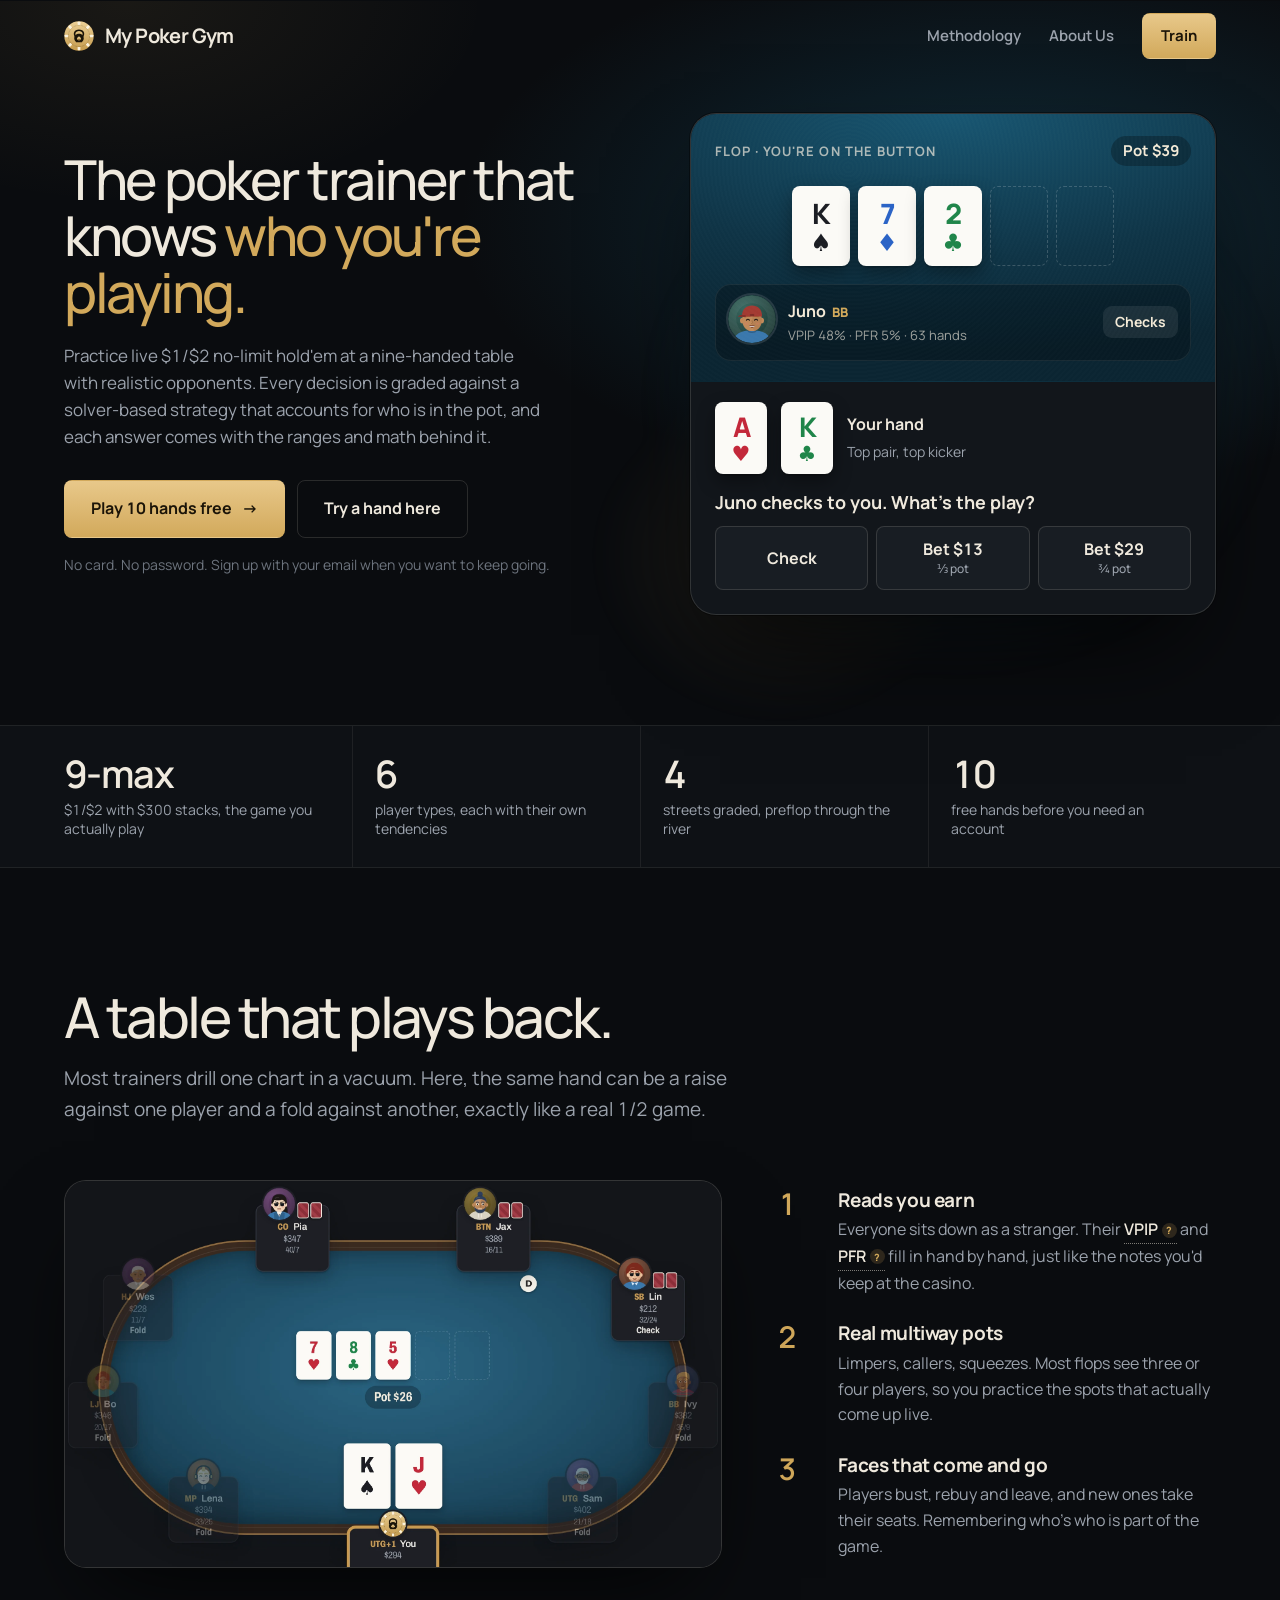
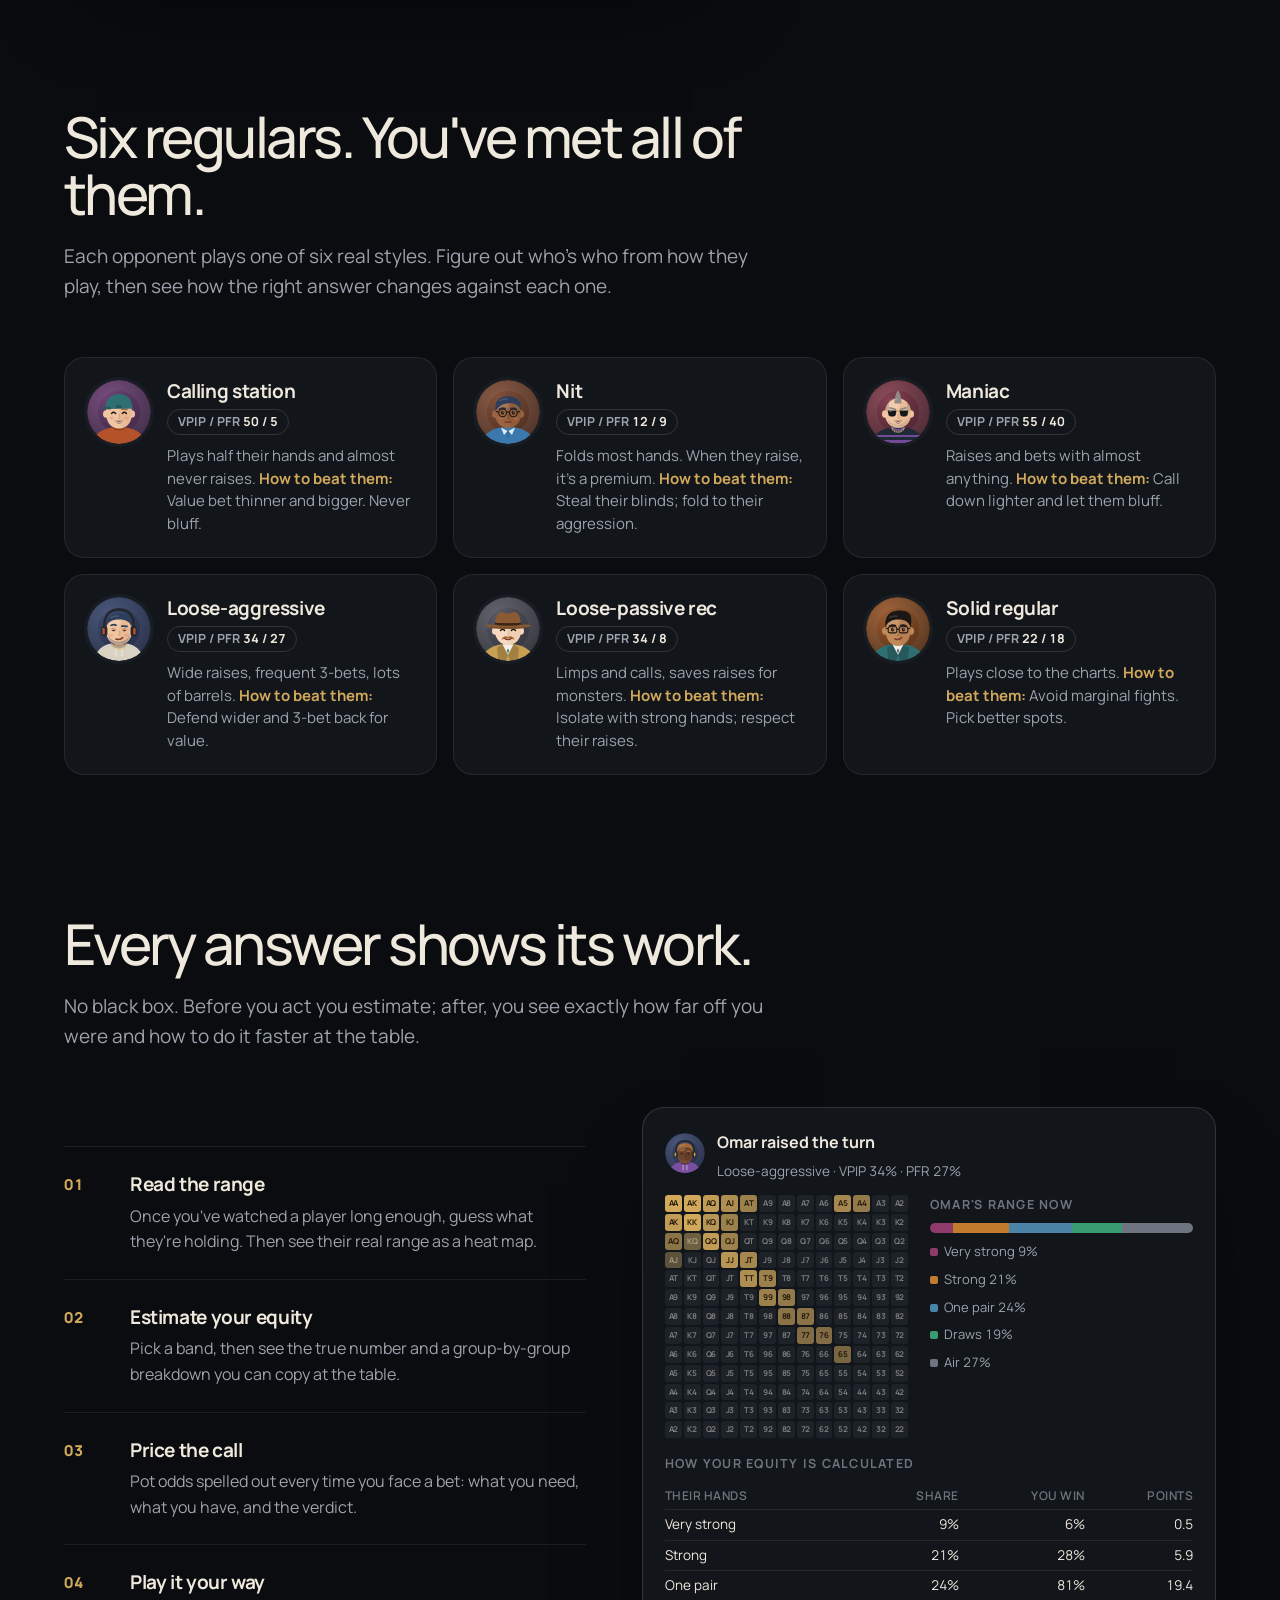
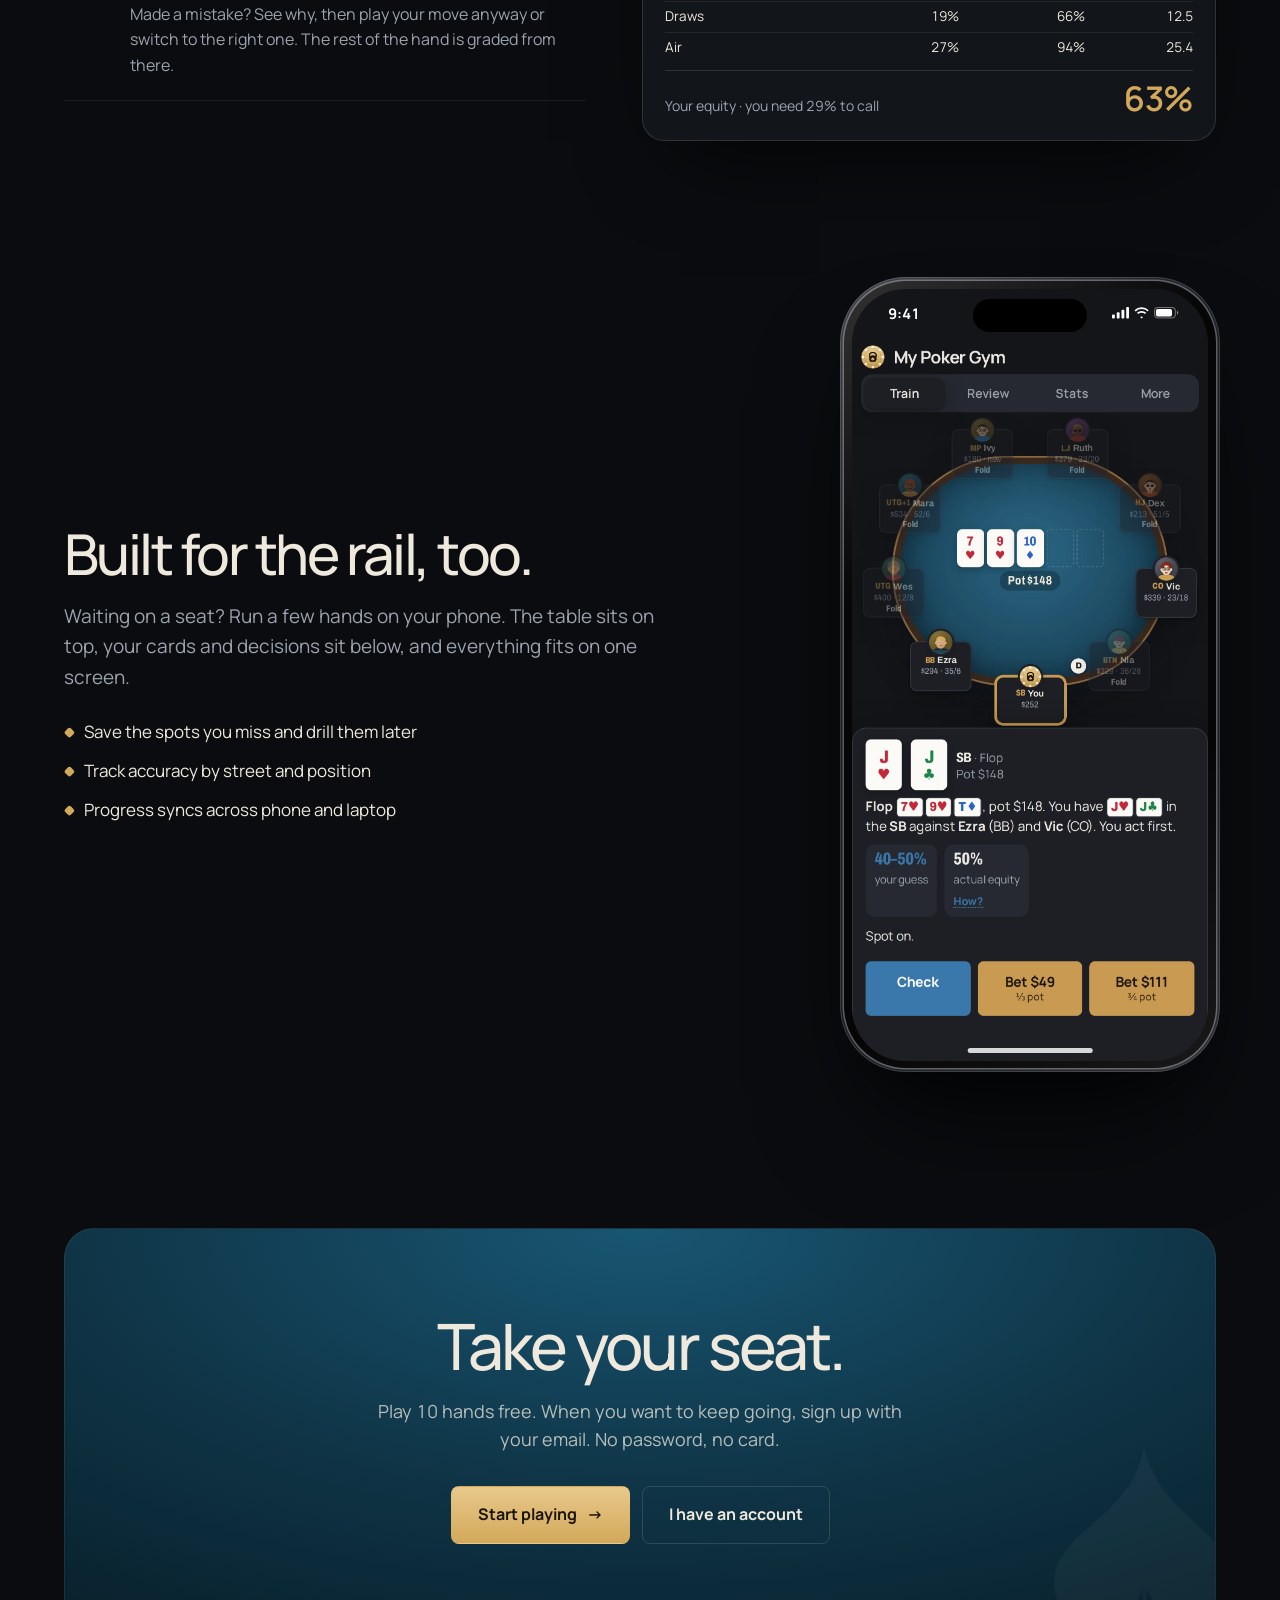
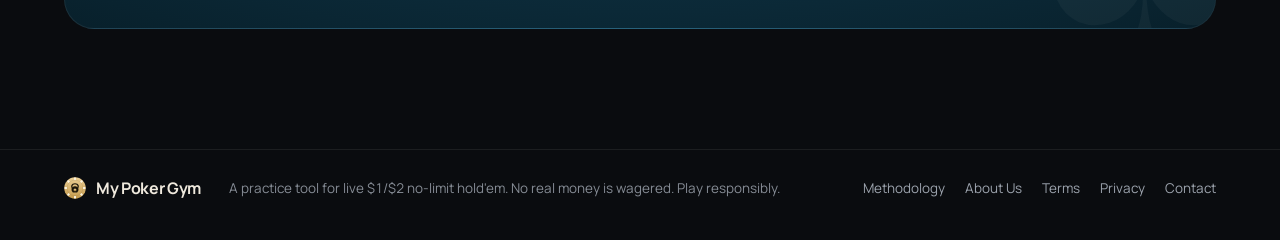
==== commit 816f8af4: "Add files via upload" ====
--- a/index.html
+++ b/index.html
@@ -238,21 +238,83 @@
 .site-footer .flegal a{color:var(--muted);text-decoration:none}
 .site-footer .flegal a:hover{color:var(--ink)}
 @media (max-width:640px){.site-footer .fwrap{flex-direction:column;align-items:flex-start;gap:12px}.site-footer .ftag{min-width:0}}
+.site-footer{border-top:1px solid var(--line);color:var(--muted);font-size:13.5px;line-height:1.5}
+.site-footer .fwrap{display:flex;align-items:center;gap:12px 28px;flex-wrap:wrap;padding-top:26px;padding-bottom:40px}
+.site-footer .flogo{display:flex;align-items:center;gap:10px;text-decoration:none;color:var(--ink);font-weight:700;font-size:16px;letter-spacing:-.02em;white-space:nowrap}
+.site-footer .flogo span{width:22px;height:22px;display:block;flex:none}
+.site-footer .flogo svg{width:100%;height:100%;display:block}
+.site-footer .ftag{flex:1;min-width:240px;opacity:.85}
+.site-footer .flegal{display:flex;gap:8px 20px;flex-wrap:wrap}
+.site-footer .flegal a{color:var(--muted);text-decoration:none}
+.site-footer .flegal a:hover{color:var(--ink)}
+@media (max-width:640px){.site-footer .fwrap{flex-direction:column;align-items:flex-start;gap:12px}.site-footer .ftag{min-width:0}}
+.nav-links a[aria-current="page"]{color:var(--ink)}
+.logo-text{white-space:nowrap}
+@media (max-width:460px){.logo-text{position:absolute;width:1px;height:1px;overflow:hidden;clip:rect(0 0 0 0)}.nav-links{gap:16px!important;font-size:14px}}
+
+html,body{overflow-x:clip}
+.hero .glow{right:0;inset:-10% 0 auto auto}
+/* tooltips */
+.term{position:relative;display:inline-flex;align-items:baseline;gap:4px;color:var(--ink);font-weight:600;border-bottom:1px dotted rgba(239,233,221,.5);cursor:help;outline:none}
+.term::after{content:"?";align-self:center;display:inline-grid;place-items:center;width:15px;height:15px;border-radius:50%;font-size:10px;font-weight:800;line-height:1;background:rgba(210,169,91,.18);color:var(--brass)}
+.term:focus-visible{outline:2px solid var(--brass);outline-offset:3px;border-radius:3px}
+.tt{position:absolute;bottom:calc(100% + 12px);left:50%;transform:translate(calc(-50% + var(--dx,0px)),6px);width:min(310px,82vw);padding:13px 15px;border-radius:10px;background:#1a1e25;border:1px solid var(--line-2);color:var(--muted);font-size:13.5px;line-height:1.55;font-weight:400;text-align:left;box-shadow:0 20px 44px -14px rgba(0,0,0,.75);opacity:0;visibility:hidden;transition:opacity .16s ease,transform .16s ease,visibility .16s;z-index:30;pointer-events:none;cursor:default}
+.tt::after{content:"";position:absolute;top:100%;left:calc(50% - var(--dx,0px));transform:translateX(-50%);border:7px solid transparent;border-top-color:#1a1e25}
+.tt-h{display:block;color:var(--ink);font-weight:600;margin-bottom:4px}
+.term:hover .tt,.term:focus .tt,.term.open .tt{opacity:1;visibility:visible;transform:translate(calc(-50% + var(--dx,0px)),0)}
+
+/* motion */
+@keyframes mpgRise{from{opacity:0;transform:translateY(.42em)}to{opacity:1;transform:none}}
+@keyframes mpgFade{from{opacity:0;transform:translateY(12px)}to{opacity:1;transform:none}}
+@keyframes mpgDeal{0%{opacity:0;transform:translate(-70px,-46px) rotate(-14deg) scale(.86)}70%{opacity:1}100%{opacity:1;transform:none}}
+@keyframes mpgDealUp{0%{opacity:0;transform:translateY(46px) rotate(6deg) scale(.9)}100%{opacity:1;transform:none}}
+@keyframes mpgPop{0%{opacity:0;transform:scale(.6)}70%{transform:scale(1.08)}100%{opacity:1;transform:none}}
+@keyframes mpgFloat{0%,100%{transform:translateY(0)}50%{transform:translateY(-10px)}}
+@keyframes mpgGlow{0%{transform:translate(0,0) scale(1)}50%{transform:translate(-6%,4%) scale(1.08)}100%{transform:translate(4%,-3%) scale(1.03)}}
+@keyframes mpgPulse{0%,100%{box-shadow:0 0 0 0 rgba(210,169,91,0)}50%{box-shadow:0 0 0 6px rgba(210,169,91,.14)}}
+.hero{position:relative;isolation:isolate}
+.hero .glow{position:absolute;inset:-10% -10% auto auto;width:70%;height:120%;z-index:-1;pointer-events:none;background:radial-gradient(closest-side,rgba(43,102,132,.35),rgba(43,102,132,0) 70%),radial-gradient(closest-side at 30% 70%,rgba(210,169,91,.10),rgba(210,169,91,0) 70%);filter:blur(10px)}
+@media (prefers-reduced-motion:no-preference){
+  .js .hero h1 .w{display:inline-block;opacity:0;animation:mpgRise .7s cubic-bezier(.2,.7,.2,1) forwards;animation-delay:calc(var(--i)*65ms + 60ms)}
+  .js .hero .lede{opacity:0;animation:mpgFade .7s .55s ease forwards}
+  .js .hero .cta-row,.js .hero .cta{opacity:0;animation:mpgFade .7s .68s ease forwards}
+  .js .hero .fine{opacity:0;animation:mpgFade .7s .8s ease forwards}
+  .js .demo{opacity:0;animation:mpgFade .8s .2s cubic-bezier(.2,.7,.2,1) forwards}
+  .js .board .pc:not(.slot){opacity:0;animation:mpgDeal .55s cubic-bezier(.2,.8,.25,1) forwards}
+  .js .board .pc:nth-child(1){animation-delay:.85s}.js .board .pc:nth-child(2){animation-delay:1s}.js .board .pc:nth-child(3){animation-delay:1.15s}
+  .js .board .pc.slot{opacity:0;animation:mpgFade .4s 1.3s forwards}
+  .js .opp{opacity:0;animation:mpgFade .5s 1.4s ease forwards}
+  .js .opp-act{opacity:0;animation:mpgPop .45s 1.85s cubic-bezier(.2,.8,.25,1) forwards}
+  .js .hand .pc{opacity:0;animation:mpgDealUp .5s cubic-bezier(.2,.8,.25,1) forwards}
+  .js .hand .pc:nth-child(1){animation-delay:1.55s}.js .hand .pc:nth-child(2){animation-delay:1.68s}
+  .js .hand-meta,.js .q{opacity:0;animation:mpgFade .5s 1.9s ease forwards}
+  .js .choice{opacity:0;animation:mpgFade .45s ease forwards}
+  .js .choice:nth-child(1){animation-delay:2.05s}.js .choice:nth-child(2){animation-delay:2.13s}.js .choice:nth-child(3){animation-delay:2.21s}
+  .hero .glow{animation:mpgGlow 18s ease-in-out infinite alternate}
+  .phone.in{animation:mpgFloat 7s ease-in-out infinite}
+  .player .av,.player svg.av{transition:transform .35s cubic-bezier(.2,.8,.25,1)}
+  .player:hover svg.av{transform:rotate(-7deg) scale(1.07)}
+  .nav-links .btn.gold{animation:mpgPulse 3.2s ease-in-out 3s 3}
+  .grid13.anim div{transition:opacity .35s ease,transform .35s ease;transition-delay:var(--d,0ms)}
+  .grid13.anim:not(.go) div{opacity:.12;transform:scale(.7)}
+  .rbar.anim i{transition:width 1s cubic-bezier(.2,.7,.2,1);transition-delay:var(--d,0ms)}
+}
 </style>
 </head>
 <body>
 <header class="nav" id="nav">
   <div class="wrap">
-    <a class="logo" href="./" aria-label="My Poker Gym home"><span class="logo-mark" aria-hidden="true"><svg class="mpg-mark" viewBox="0 0 100 100" role="img" aria-label="My Poker Gym"><defs><linearGradient id="mpgGhdr" x1="0" y1="0" x2="0" y2="1"><stop offset="0" stop-color="#ecd096"/><stop offset="1" stop-color="#c49a4c"/></linearGradient></defs><circle cx="50" cy="50" r="49" fill="url(#mpgGhdr)"/><rect x="45.5" y="2.6" width="9" height="11" rx="1.6" fill="#fbf3df" transform="rotate(0 50 50)"/><rect x="45.5" y="2.6" width="9" height="11" rx="1.6" fill="#fbf3df" transform="rotate(45 50 50)"/><rect x="45.5" y="2.6" width="9" height="11" rx="1.6" fill="#fbf3df" transform="rotate(90 50 50)"/><rect x="45.5" y="2.6" width="9" height="11" rx="1.6" fill="#fbf3df" transform="rotate(135 50 50)"/><rect x="45.5" y="2.6" width="9" height="11" rx="1.6" fill="#fbf3df" transform="rotate(180 50 50)"/><rect x="45.5" y="2.6" width="9" height="11" rx="1.6" fill="#fbf3df" transform="rotate(225 50 50)"/><rect x="45.5" y="2.6" width="9" height="11" rx="1.6" fill="#fbf3df" transform="rotate(270 50 50)"/><rect x="45.5" y="2.6" width="9" height="11" rx="1.6" fill="#fbf3df" transform="rotate(315 50 50)"/><circle cx="50" cy="50" r="35.5" fill="none" stroke="#1a1408" stroke-opacity=".55" stroke-width="1.4" stroke-dasharray="2.2 2.6"/><g transform="translate(50 51) scale(.52) translate(-50 -52)"><path d="M26.5 53 C20.5 41 21 25 32 18 Q50 7.5 68 18 C79 25 79.5 41 73.5 53" fill="none" stroke="#1a1408" stroke-width="10" stroke-linecap="round"/><path d="M50 35 C67.5 35 80.5 48.5 80.5 64.5 C80.5 73 77 80.5 71 86 L69 89.5 H31 L29 86 C23 80.5 19.5 73 19.5 64.5 C19.5 48.5 32.5 35 50 35Z" fill="#1a1408"/><g transform="translate(50 65.5) scale(.43) translate(-50 -61)"><path d="M50 30 C57 41 81 50 81 66.5 C81 78 69.5 84 60.5 79 C57 77 54.6 74.4 53.4 71.6 C54 80 57 87 62.5 92 H37.5 C43 87 46 80 46.6 71.6 C45.4 74.4 43 77 39.5 79 C30.5 84 19 78 19 66.5 C19 50 43 41 50 30Z" fill="url(#mpgGhdr)"/></g></g></svg></span>My Poker Gym</a>
+    <a class="logo" href="./" aria-label="My Poker Gym home"><span class="logo-mark" aria-hidden="true"><svg class="mpg-mark" viewBox="0 0 100 100" role="img" aria-label="My Poker Gym"><defs><linearGradient id="mpgGnav" x1="0" y1="0" x2="0" y2="1"><stop offset="0" stop-color="#ecd096"/><stop offset="1" stop-color="#c49a4c"/></linearGradient></defs><circle cx="50" cy="50" r="49" fill="url(#mpgGnav)"/><rect x="45.5" y="2.6" width="9" height="11" rx="1.6" fill="#fbf3df" transform="rotate(0 50 50)"/><rect x="45.5" y="2.6" width="9" height="11" rx="1.6" fill="#fbf3df" transform="rotate(45 50 50)"/><rect x="45.5" y="2.6" width="9" height="11" rx="1.6" fill="#fbf3df" transform="rotate(90 50 50)"/><rect x="45.5" y="2.6" width="9" height="11" rx="1.6" fill="#fbf3df" transform="rotate(135 50 50)"/><rect x="45.5" y="2.6" width="9" height="11" rx="1.6" fill="#fbf3df" transform="rotate(180 50 50)"/><rect x="45.5" y="2.6" width="9" height="11" rx="1.6" fill="#fbf3df" transform="rotate(225 50 50)"/><rect x="45.5" y="2.6" width="9" height="11" rx="1.6" fill="#fbf3df" transform="rotate(270 50 50)"/><rect x="45.5" y="2.6" width="9" height="11" rx="1.6" fill="#fbf3df" transform="rotate(315 50 50)"/><circle cx="50" cy="50" r="35.5" fill="none" stroke="#1a1408" stroke-opacity=".55" stroke-width="1.4" stroke-dasharray="2.2 2.6"/><g transform="translate(50 51) scale(.52) translate(-50 -52)"><path d="M26.5 53 C20.5 41 21 25 32 18 Q50 7.5 68 18 C79 25 79.5 41 73.5 53" fill="none" stroke="#1a1408" stroke-width="10" stroke-linecap="round"/><path d="M50 35 C67.5 35 80.5 48.5 80.5 64.5 C80.5 73 77 80.5 71 86 L69 89.5 H31 L29 86 C23 80.5 19.5 73 19.5 64.5 C19.5 48.5 32.5 35 50 35Z" fill="#1a1408"/><g transform="translate(50 65.5) scale(.43) translate(-50 -61)"><path d="M50 30 C57 41 81 50 81 66.5 C81 78 69.5 84 60.5 79 C57 77 54.6 74.4 53.4 71.6 C54 80 57 87 62.5 92 H37.5 C43 87 46 80 46.6 71.6 C45.4 74.4 43 77 39.5 79 C30.5 84 19 78 19 66.5 C19 50 43 41 50 30Z" fill="url(#mpgGnav)"/></g></g></svg></span><span class="logo-text">My Poker Gym</span></a>
     <nav class="nav-links" aria-label="Main">
-      <a href="train/?signin=1">Sign in</a>
-      <a class="btn gold" href="train/">Play free</a>
+      <a href="methodology/">Methodology</a>
+      <a href="about/">About Us</a>
+      <a class="btn gold" href="train/">Train</a>
     </nav>
   </div>
 </header>
 
 <main>
-  <div class="hero">
+  <div class="hero"><div class="glow" aria-hidden="true"></div>
     <div class="wrap hero-grid">
       <div>
         <h1 class="display">The poker trainer that knows <em>who you're playing.</em></h1>
@@ -317,7 +379,7 @@
       <div class="table-feature">
         <div class="shot reveal-on-scroll"><img src="assets/table.webp" width="2155" height="1268" loading="lazy" alt="A nine-handed table on the flop. Each seat shows the player's face, stack and VPIP/PFR stats; two opponents are still in the hand against you."></div>
         <div class="notes reveal-on-scroll">
-          <div class="note-item"><span class="n">1</span><div><h3>Reads you earn</h3><p>Everyone sits down as a stranger. Their VPIP and PFR fill in hand by hand, just like the notes you'd keep at the casino.</p></div></div>
+          <div class="note-item"><span class="n">1</span><div><h3>Reads you earn</h3><p>Everyone sits down as a stranger. Their <span class="term" tabindex="0" role="button" aria-describedby="tt-vpip">VPIP<span class="tt" role="tooltip" id="tt-vpip"><span class="tt-h">VPIP: voluntarily put money in pot</span>The share of hands where a player chooses to put chips in before the flop, by calling or raising. Posting a blind doesn't count. Around 12 to 20% is tight, and 40% or more is very loose.</span></span> and <span class="term" tabindex="0" role="button" aria-describedby="tt-pfr">PFR<span class="tt" role="tooltip" id="tt-pfr"><span class="tt-h">PFR: preflop raise</span>The share of hands a player raises before the flop. Read it next to VPIP: 50/5 means they play half their hands but almost never raise, the classic calling station. 22/18 means most of their hands come in with a raise.</span></span> fill in hand by hand, just like the notes you'd keep at the casino.</p></div></div>
           <div class="note-item"><span class="n">2</span><div><h3>Real multiway pots</h3><p>Limpers, callers, squeezes. Most flops see three or four players, so you practice the spots that actually come up live.</p></div></div>
           <div class="note-item"><span class="n">3</span><div><h3>Faces that come and go</h3><p>Players bust, rebuy and leave, and new ones take their seats. Remembering who's who is part of the game.</p></div></div>
         </div>
@@ -404,9 +466,9 @@
 
 <footer class="site-footer">
   <div class="wrap fwrap">
-    <a class="flogo" href="./"><span aria-hidden="true"><svg class="mpg-mark" viewBox="0 0 100 100" role="img" aria-label="My Poker Gym"><defs><linearGradient id="mpgGsf" x1="0" y1="0" x2="0" y2="1"><stop offset="0" stop-color="#ecd096"/><stop offset="1" stop-color="#c49a4c"/></linearGradient></defs><circle cx="50" cy="50" r="49" fill="url(#mpgGsf)"/><rect x="45.5" y="2.6" width="9" height="11" rx="1.6" fill="#fbf3df" transform="rotate(0 50 50)"/><rect x="45.5" y="2.6" width="9" height="11" rx="1.6" fill="#fbf3df" transform="rotate(45 50 50)"/><rect x="45.5" y="2.6" width="9" height="11" rx="1.6" fill="#fbf3df" transform="rotate(90 50 50)"/><rect x="45.5" y="2.6" width="9" height="11" rx="1.6" fill="#fbf3df" transform="rotate(135 50 50)"/><rect x="45.5" y="2.6" width="9" height="11" rx="1.6" fill="#fbf3df" transform="rotate(180 50 50)"/><rect x="45.5" y="2.6" width="9" height="11" rx="1.6" fill="#fbf3df" transform="rotate(225 50 50)"/><rect x="45.5" y="2.6" width="9" height="11" rx="1.6" fill="#fbf3df" transform="rotate(270 50 50)"/><rect x="45.5" y="2.6" width="9" height="11" rx="1.6" fill="#fbf3df" transform="rotate(315 50 50)"/><circle cx="50" cy="50" r="35.5" fill="none" stroke="#1a1408" stroke-opacity=".55" stroke-width="1.4" stroke-dasharray="2.2 2.6"/><g transform="translate(50 51) scale(.52) translate(-50 -52)"><path d="M26.5 53 C20.5 41 21 25 32 18 Q50 7.5 68 18 C79 25 79.5 41 73.5 53" fill="none" stroke="#1a1408" stroke-width="10" stroke-linecap="round"/><path d="M50 35 C67.5 35 80.5 48.5 80.5 64.5 C80.5 73 77 80.5 71 86 L69 89.5 H31 L29 86 C23 80.5 19.5 73 19.5 64.5 C19.5 48.5 32.5 35 50 35Z" fill="#1a1408"/><g transform="translate(50 65.5) scale(.43) translate(-50 -61)"><path d="M50 30 C57 41 81 50 81 66.5 C81 78 69.5 84 60.5 79 C57 77 54.6 74.4 53.4 71.6 C54 80 57 87 62.5 92 H37.5 C43 87 46 80 46.6 71.6 C45.4 74.4 43 77 39.5 79 C30.5 84 19 78 19 66.5 C19 50 43 41 50 30Z" fill="url(#mpgGsf)"/></g></g></svg></span>My Poker Gym</a>
+    <a class="flogo" href="./"><span aria-hidden="true"><svg class="mpg-mark" viewBox="0 0 100 100" role="img" aria-label="My Poker Gym"><defs><linearGradient id="mpgGfoot" x1="0" y1="0" x2="0" y2="1"><stop offset="0" stop-color="#ecd096"/><stop offset="1" stop-color="#c49a4c"/></linearGradient></defs><circle cx="50" cy="50" r="49" fill="url(#mpgGfoot)"/><rect x="45.5" y="2.6" width="9" height="11" rx="1.6" fill="#fbf3df" transform="rotate(0 50 50)"/><rect x="45.5" y="2.6" width="9" height="11" rx="1.6" fill="#fbf3df" transform="rotate(45 50 50)"/><rect x="45.5" y="2.6" width="9" height="11" rx="1.6" fill="#fbf3df" transform="rotate(90 50 50)"/><rect x="45.5" y="2.6" width="9" height="11" rx="1.6" fill="#fbf3df" transform="rotate(135 50 50)"/><rect x="45.5" y="2.6" width="9" height="11" rx="1.6" fill="#fbf3df" transform="rotate(180 50 50)"/><rect x="45.5" y="2.6" width="9" height="11" rx="1.6" fill="#fbf3df" transform="rotate(225 50 50)"/><rect x="45.5" y="2.6" width="9" height="11" rx="1.6" fill="#fbf3df" transform="rotate(270 50 50)"/><rect x="45.5" y="2.6" width="9" height="11" rx="1.6" fill="#fbf3df" transform="rotate(315 50 50)"/><circle cx="50" cy="50" r="35.5" fill="none" stroke="#1a1408" stroke-opacity=".55" stroke-width="1.4" stroke-dasharray="2.2 2.6"/><g transform="translate(50 51) scale(.52) translate(-50 -52)"><path d="M26.5 53 C20.5 41 21 25 32 18 Q50 7.5 68 18 C79 25 79.5 41 73.5 53" fill="none" stroke="#1a1408" stroke-width="10" stroke-linecap="round"/><path d="M50 35 C67.5 35 80.5 48.5 80.5 64.5 C80.5 73 77 80.5 71 86 L69 89.5 H31 L29 86 C23 80.5 19.5 73 19.5 64.5 C19.5 48.5 32.5 35 50 35Z" fill="#1a1408"/><g transform="translate(50 65.5) scale(.43) translate(-50 -61)"><path d="M50 30 C57 41 81 50 81 66.5 C81 78 69.5 84 60.5 79 C57 77 54.6 74.4 53.4 71.6 C54 80 57 87 62.5 92 H37.5 C43 87 46 80 46.6 71.6 C45.4 74.4 43 77 39.5 79 C30.5 84 19 78 19 66.5 C19 50 43 41 50 30Z" fill="url(#mpgGfoot)"/></g></g></svg></span>My Poker Gym</a>
     <span class="ftag">A practice tool for live $1/$2 no-limit hold'em. No real money is wagered. Play responsibly.</span>
-    <nav class="flegal" aria-label="Legal"><a href="terms/">Terms</a><a href="privacy/">Privacy</a><a href="mailto:support@mypokergym.com">Contact</a></nav>
+    <nav class="flegal" aria-label="Site"><a href="methodology/">Methodology</a><a href="about/">About Us</a><a href="terms/">Terms</a><a href="privacy/">Privacy</a><a href="mailto:support@mypokergym.com">Contact</a></nav>
   </div>
 </footer>
 
@@ -414,48 +476,121 @@
 "use strict";
 function mulberry(a){return function(){a|=0;a=a+0x6D2B79F5|0;let t=Math.imul(a^a>>>15,1|a);t=t+Math.imul(t^t>>>7,61|t)^t;return((t^t>>>14)>>>0)/4294967296;};}
 function nameSeed(s){let h=2166136261;for(const c of String(s))h=Math.imul(h^c.charCodeAt(0),16777619);return h>>>0;}
-const AVP={bg:['#2b4a5c','#4b3a5e','#5c3d32','#2e5446','#5a5330','#3b4356','#5e3448','#2c4f66','#4f4a3a','#3d5a52'],
- skin:['#f3d5bb','#ecc29d','#d9a679','#bd8656','#94603d','#66432b'],
- hair:['#1c1917','#3a2a1f','#6b4426','#a8733b','#d1aa66','#8d8984','#dedad2','#7b2f20'],
- cloth:['#c9a052','#3a78ad','#8e3a52','#2f7a5c','#5b5f6a','#d0c8b6','#7a4fa0','#b4532a','#1f2a36']};
-function avatarSVG(seed){
-  seed=seed>>>0;const r=mulberry(seed);const pick=a=>a[Math.floor(r()*a.length)];
-  const bg=pick(AVP.bg),skin=pick(AVP.skin),hc=pick(AVP.hair),sh=pick(AVP.cloth);let hatc=pick(AVP.cloth);if(hatc===sh)hatc=pick(AVP.cloth);
-  const hair=Math.floor(r()*7),hat=r()<.2?Math.floor(r()*3):-1,gl=r()<.15?1:(r()<.11?2:0);
-  const beard=r()<.22,stache=!beard&&r()<.13,mouth=Math.floor(r()*3),collar=r()<.5;
-  const id='av'+seed.toString(36);const o=[];
-  o.push(`<defs><clipPath id="${id}"><circle cx="32" cy="32" r="32"/></clipPath></defs><circle cx="32" cy="32" r="32" fill="${bg}"/><g clip-path="url(#${id})">`);
-  if(hair===1&&hat<0)o.push(`<path d="M16.5 31 Q16.5 14.5 32 14.5 Q47.5 14.5 47.5 31 L48.5 49 Q40 52 32 52 Q24 52 15.5 49Z" fill="${hc}"/>`);
-  o.push(`<rect x="27" y="40" width="10" height="10" rx="3" fill="${skin}"/><rect x="27" y="44" width="10" height="4" fill="rgba(0,0,0,.12)"/>`);
-  o.push(`<path d="M6 66 C8 51 19 46.5 32 46.5 C45 46.5 56 51 58 66Z" fill="${sh}"/>`);
-  if(collar)o.push(`<path d="M26 47 L32 53 L38 47" fill="none" stroke="rgba(255,255,255,.55)" stroke-width="1.6" stroke-linejoin="round"/>`);
-  o.push(`<circle cx="19.6" cy="34" r="3" fill="${skin}"/><circle cx="44.4" cy="34" r="3" fill="${skin}"/><ellipse cx="32" cy="33" rx="12.6" ry="14.6" fill="${skin}"/>`);
-  if(hat<0){
-    const tops=['M19.5 31 Q18 17 32 17.5 Q46 17 44.5 31 Q43 24 37 23 Q30 25 25 23 Q21 25 19.5 31Z','M19.5 31 Q18 16.5 32 16.5 Q46 16.5 44.5 31 Q42 22.5 32 22 Q22 22.5 19.5 31Z','M19.6 33 Q19 27 21.5 25.5 L21.5 33Z M44.4 33 Q45 27 42.5 25.5 L42.5 33Z','M19.5 31 Q18 17 32 17.5 Q46 17 44.5 31 Q43 24 32 23 Q21 24 19.5 31Z',null,'M20 29 Q20 18.6 32 18.6 Q44 18.6 44 29 Q38 23.6 32 23.6 Q26 23.6 20 29Z','M19.5 31 Q18 16 33 17 Q47 18 44.5 30 Q41 22 30 23.5 Q24 24.5 19.5 31Z'];
-    if(hair===4){for(const [x,y] of [[20.5,26],[24,20.5],[29.5,18],[35,18],[40.5,20.5],[43.8,26],[32,17]])o.push(`<circle cx="${x}" cy="${y}" r="4.8" fill="${hc}"/>`);}
-    else o.push(`<path d="${tops[hair]}" fill="${hc}"${hair===5?' opacity=".85"':''}/>`);
-    if(hair===3)o.push(`<circle cx="32" cy="14" r="5.2" fill="${hc}"/>`);
-  } else if(hat===0){o.push(`<path d="M18.6 28 Q19 14.5 32 14.5 Q45 14.5 45.4 28Z" fill="${hatc}"/><path d="M30 26.5 Q44 24.6 51 28.2 Q44 29.8 30 28.6Z" fill="${hatc}" opacity=".9"/><circle cx="32" cy="15" r="1.4" fill="rgba(0,0,0,.25)"/>`);}
-  else if(hat===1){o.push(`<path d="M18.6 28.5 Q18 12.5 32 12.5 Q46 12.5 45.4 28.5Z" fill="${hatc}"/><rect x="18" y="24.5" width="28" height="5" rx="2" fill="rgba(0,0,0,.22)"/>`);}
-  else{o.push(`<path d="M19.5 31 Q18 18 32 18 Q46 18 44.5 31 Q42 24 32 23.5 Q22 24 19.5 31Z" fill="${hc}"/><rect x="18.5" y="23" width="27" height="4" rx="2" fill="${hatc}"/><path d="M30 25 Q44 23.5 50 26.5 Q44 28 30 27Z" fill="${hatc}"/>`);}
-  o.push(`<path d="M23.8 28.6 Q26.5 27.2 29.2 28.3 M34.8 28.3 Q37.5 27.2 40.2 28.6" fill="none" stroke="${hc}" stroke-width="1.5" stroke-linecap="round"/>`);
-  if(gl===2)o.push(`<rect x="22" y="30" width="9.2" height="5.4" rx="2.4" fill="#121418"/><rect x="32.8" y="30" width="9.2" height="5.4" rx="2.4" fill="#121418"/><path d="M31.2 31.6 L32.8 31.6" stroke="#121418" stroke-width="1.2"/>`);
-  else{o.push(`<circle cx="26.6" cy="32.6" r="1.45" fill="#1c1d21"/><circle cx="37.4" cy="32.6" r="1.45" fill="#1c1d21"/>`);
-    if(gl===1)o.push(`<circle cx="26.6" cy="32.6" r="3.9" fill="none" stroke="#1c1d21" stroke-width="1.2"/><circle cx="37.4" cy="32.6" r="3.9" fill="none" stroke="#1c1d21" stroke-width="1.2"/><path d="M30.5 32.3 L33.5 32.3" stroke="#1c1d21" stroke-width="1.2"/>`);}
-  o.push(`<path d="M32 33.5 Q34 36.6 32 37.6" fill="none" stroke="rgba(0,0,0,.22)" stroke-width="1.3" stroke-linecap="round"/>`);
-  if(beard)o.push(`<path d="M20.4 35 Q21 47 32 48.4 Q43 47 43.6 35 Q41 41.5 32 42.6 Q23 41.5 20.4 35Z" fill="${hc}"/>`);
-  if(stache)o.push(`<path d="M27.4 39.6 Q32 37.6 36.6 39.6 Q32 39.4 27.4 39.6Z" fill="${hc}" stroke="${hc}" stroke-width="1.4" stroke-linejoin="round"/>`);
-  const m=['M28.6 40.6 Q32 43.2 35.4 40.6','M29 41.2 L35 41.2','M29 41.3 Q33 42.6 35.6 40.2'][mouth];
-  o.push(`<path d="${m}" fill="none" stroke="${beard?'#f0e6dc':'#7a3e31'}" stroke-width="1.4" stroke-linecap="round" opacity="${beard?.8:1}"/></g>`);
+const AV2={
+ bg:[['#2c6f86','#173c4a'],['#6d4275','#3a2340'],['#82503a','#45291d'],['#3f6b55','#1f3a2c'],['#86702f','#4a3d17'],['#3f4d73','#1f2740'],['#83404f','#45202a'],['#386860','#1b3631'],['#5a5a66','#2c2c34'],['#9a5b2f','#4f2c14']],
+ skin:[['#f6d9c0','#e6bd9c'],['#efc6a1','#d9a67d'],['#dcab7f','#c08d61'],['#c18a5a','#a06e42'],['#9a6440','#7c4c2d'],['#6c4530','#55331f']],
+ hair:['#1b1716','#3a271b','#6a4024','#a46a35','#d3aa62','#8f8a83','#e2ddd4','#7d2a1d','#2c3e5c'],
+ cloth:['#c9a052','#3a78ad','#8e3a52','#2f7a5c','#4c5160','#d9d2c3','#7a4fa0','#b4532a','#1f2a36','#a33a32','#2e6f73'],
+};
+function avatarSVG(seed,f){
+  f=f||{};const F=(k,v)=>f[k]!==undefined?f[k]:v;
+  seed=seed>>>0;const r=mulberry(seed);const pick=a=>a[Math.floor(r()*a.length)];const chance=p=>r()<p;
+  const id='a'+seed.toString(36);
+  const [bg1,bg2]=pick(AV2.bg),[sk,skd]=pick(AV2.skin),hc=pick(AV2.hair);
+  let c1=pick(AV2.cloth),c2=pick(AV2.cloth);if(c2===c1)c2=AV2.cloth[(AV2.cloth.indexOf(c1)+3)%AV2.cloth.length];
+  const hairStyle=F('hair',Math.floor(r()*11));        // 0 crop 1 side part 2 quiff 3 curly 4 afro 5 mohawk 6 bun 7 ponytail 8 long 9 buzz 10 bald
+  const hat=F('hat',chance(.26)?Math.floor(r()*6):-1); // 0 cap 1 backwards cap 2 beanie 3 cowboy 4 visor 5 headphones
+  const eyes=F('eyes',Math.floor(r()*4)),brows=F('brows',Math.floor(r()*4)),mouth=F('mouth',Math.floor(r()*6));
+  const glasses=F('glasses',chance(.13)?1:chance(.12)?2:chance(.06)?3:0);
+  const facial=F('facial',chance(.17)?1:chance(.1)?2:chance(.12)?3:chance(.07)?4:0);   // 1 beard 2 goatee 3 stubble 4 handlebar
+  const outfit=F('outfit',Math.floor(r()*5));            // 0 tee 1 hoodie 2 blazer 3 polo 4 jersey
+  const chain=F('chain',chance(.14)),earring=F('earring',chance(.16)),freckles=F('freckles',chance(.12)),blush=F('blush',chance(.3)),toothpick=F('toothpick',mouth!==4&&chance(.07));
+  const jaw=F('jaw',Math.floor(r()*3));
+  const ink='#1c1714',lineW=1;
+  const face=jaw===0?'M32 18.5C40.5 18.5 45 25.5 45 33.5C45 41.5 40 48 32 48C24 48 19 41.5 19 33.5C19 25.5 23.5 18.5 32 18.5Z'
+            :jaw===1?'M32 18.5C40.5 18.5 45 25 45 32.5C45 38.5 43 44.5 38 47C36 48 34 48.5 32 48.5C30 48.5 28 48 26 47C21 44.5 19 38.5 19 32.5C19 25 23.5 18.5 32 18.5Z'
+            :'M32 19C40 19 44.5 25.5 44.5 33C44.5 42 39.5 49 32 49C24.5 49 19.5 42 19.5 33C19.5 25.5 24 19 32 19Z';
+  const o=[];
+  o.push(`<defs><radialGradient id="g${id}" cx="35%" cy="28%" r="80%"><stop offset="0" stop-color="${bg1}"/><stop offset="1" stop-color="${bg2}"/></radialGradient><clipPath id="c${id}"><circle cx="32" cy="32" r="32"/></clipPath><clipPath id="f${id}"><path d="${face}"/></clipPath></defs>`);
+  o.push(`<circle cx="32" cy="32" r="32" fill="url(#g${id})"/><g clip-path="url(#c${id})">`);
+  o.push(`<circle cx="32" cy="32" r="26" fill="none" stroke="#fff" stroke-opacity=".06" stroke-width="10"/>`);
+  // hair behind the head
+  if(hat<0||hat===5){
+    if(hairStyle===4)o.push(`<circle cx="32" cy="27" r="17.5" fill="${hc}"/>`);
+    if(hairStyle===8)o.push(`<path d="M16.5 30C16.5 17 23 12.5 32 12.5S47.5 17 47.5 30L49 52H15Z" fill="${hc}"/>`);
+    if(hairStyle===7)o.push(`<path d="M41 22C49 22 52 30 50 40C49 45 46 48 44 49C46 42 45 32 41 28Z" fill="${hc}"/>`);
+  }
+  // body and outfit
+  const shoulders='M5 66C6.5 53 16.5 47 32 47S57.5 53 59 66Z';
+  o.push(`<rect x="27.2" y="41" width="9.6" height="10" rx="3" fill="${skd}"/>`);
+  if(outfit===1){o.push(`<path d="M7 66C8 53 16 47.5 25 46.5C27 50.5 37 50.5 39 46.5C48 47.5 56 53 57 66Z" fill="${c1}"/><path d="M23.5 46.5C24.5 53 39.5 53 40.5 46.5C37.5 49.5 26.5 49.5 23.5 46.5Z" fill="#000" opacity=".22"/><path d="M29 51.5V59M35 51.5V59" stroke="#f3eee6" stroke-width="1.1" stroke-linecap="round" opacity=".85"/>`);}
+  else if(outfit===2){o.push(`<path d="${shoulders}" fill="${c1}"/><path d="M26.5 47.5L32 58L37.5 47.5Z" fill="#f3eee6"/><path d="M26.5 47.5L32 58L29 66H22.5L21 50.5Z M37.5 47.5L32 58L35 66H41.5L43 50.5Z" fill="#000" opacity=".2"/><path d="M31 53.5L32 51.5L33 53.5L32 57Z" fill="${c2}"/>`);}
+  else if(outfit===3){o.push(`<path d="${shoulders}" fill="${c1}"/><path d="M25 47.5L31.5 51L28 55Z M39 47.5L32.5 51L36 55Z" fill="#fff" opacity=".85"/><path d="M32 51V58" stroke="#000" stroke-opacity=".2" stroke-width="1"/>`);}
+  else if(outfit===4){o.push(`<path d="${shoulders}" fill="${c1}"/><path d="M5 60H59V63H5Z M5 55H59V57H5Z" fill="${c2}" opacity=".9"/><path d="M26.5 47.3C27.5 51 36.5 51 37.5 47.3" fill="none" stroke="${c2}" stroke-width="2"/>`);}
+  else {o.push(`<path d="${shoulders}" fill="${c1}"/><path d="M26.5 47.3C27.5 50.5 36.5 50.5 37.5 47.3" fill="none" stroke="#000" stroke-opacity=".22" stroke-width="1.6"/>`);}
+  if(chain)o.push(`<path d="M25.8 47.6C27 53.5 37 53.5 38.2 47.6" fill="none" stroke="#e2bd62" stroke-width="1.3" stroke-dasharray="1.2 .7"/>`);
+  // head
+  o.push(`<ellipse cx="19.2" cy="34" rx="3.2" ry="3.8" fill="${sk}"/><ellipse cx="44.8" cy="34" rx="3.2" ry="3.8" fill="${sk}"/><path d="M18.6 33C19.2 32 20.2 32.4 20.4 33.6M45.4 33C44.8 32 43.8 32.4 43.6 33.6" fill="none" stroke="${skd}" stroke-width="1"/>`);
+  if(earring)o.push(`<circle cx="19" cy="38.6" r="1.25" fill="none" stroke="#e2bd62" stroke-width="1"/>`);
+  o.push(`<path d="${face}" fill="${sk}"/><g clip-path="url(#f${id})"><ellipse cx="41" cy="36" rx="9" ry="16" fill="${skd}" opacity=".35"/><ellipse cx="27" cy="25" rx="6" ry="4" fill="#fff" opacity=".12"/></g>`);
+  if(blush)o.push(`<ellipse cx="24.3" cy="38.2" rx="2.6" ry="1.5" fill="#e0766a" opacity=".28"/><ellipse cx="39.7" cy="38.2" rx="2.6" ry="1.5" fill="#e0766a" opacity=".28"/>`);
+  if(freckles)o.push(`<g fill="${skd}" opacity=".9"><circle cx="25" cy="36" r=".55"/><circle cx="26.6" cy="37.2" r=".55"/><circle cx="24" cy="37.6" r=".5"/><circle cx="39" cy="36" r=".55"/><circle cx="37.4" cy="37.2" r=".55"/><circle cx="40" cy="37.6" r=".5"/></g>`);
+  // facial hair under features
+  if(facial===1)o.push(`<path d="M20 35C20.5 46 25.5 50 32 50S43.5 46 44 35C42 41.5 38.5 43.5 32 43.5S22 41.5 20 35Z" fill="${hc}"/>`);
+  if(facial===2)o.push(`<path d="M28.5 43.2C29 47.8 35 47.8 35.5 43.2C34 44.4 30 44.4 28.5 43.2Z" fill="${hc}"/>`);
+  if(facial===3)o.push(`<path d="M21 37C22 45 27 48.5 32 48.5S42 45 43 37C41 42.5 37 44.5 32 44.5S23 42.5 21 37Z" fill="${hc}" opacity=".28"/>`);
+  // eyes
+  const ey=32.6;
+  if(eyes===0)o.push(`<ellipse cx="26.6" cy="${ey}" rx="1.6" ry="1.9" fill="${ink}"/><ellipse cx="37.4" cy="${ey}" rx="1.6" ry="1.9" fill="${ink}"/><circle cx="27.1" cy="${ey-.6}" r=".5" fill="#fff"/><circle cx="37.9" cy="${ey-.6}" r=".5" fill="#fff"/>`);
+  else if(eyes===1)o.push(`<path d="M24.6 33.4Q26.6 31.3 28.6 33.4M35.4 33.4Q37.4 31.3 39.4 33.4" fill="none" stroke="${ink}" stroke-width="1.5" stroke-linecap="round"/>`);
+  else if(eyes===2)o.push(`<ellipse cx="26.6" cy="${ey+.3}" rx="1.8" ry="1.4" fill="${ink}"/><ellipse cx="37.4" cy="${ey+.3}" rx="1.8" ry="1.4" fill="${ink}"/><path d="M24.4 32.3H28.8M35.2 32.3H39.6" stroke="${skd}" stroke-width="1.8" stroke-linecap="round"/>`);
+  else o.push(`<ellipse cx="26.6" cy="${ey}" rx="2.5" ry="2.3" fill="#fbf8f2"/><ellipse cx="37.4" cy="${ey}" rx="2.5" ry="2.3" fill="#fbf8f2"/><circle cx="27" cy="${ey+.2}" r="1.35" fill="${ink}"/><circle cx="37.8" cy="${ey+.2}" r="1.35" fill="${ink}"/>`);
+  // brows
+  const bw=1.7;
+  const B=[`M23.8 28.9Q26.6 27.5 29.3 28.6M34.7 28.6Q37.4 27.5 40.2 28.9`,`M24 28.4Q26.6 26.8 29.2 28.2M34.8 29.2Q37.4 28.8 40 29.4`,`M24 27.9L29.2 29.3M34.8 29.3L40 27.9`,`M23.6 28.6Q26.6 26.8 29.6 28.2M34.4 28.2Q37.4 26.8 40.4 28.6`][brows];
+  o.push(`<path d="${B}" fill="none" stroke="${hc==='#e2ddd4'?'#8f8a83':hc}" stroke-width="${brows===3?2.3:bw}" stroke-linecap="round"/>`);
+  // glasses
+  if(glasses===1)o.push(`<g fill="none" stroke="${ink}" stroke-width="1.1"><circle cx="26.6" cy="32.8" r="3.9"/><circle cx="37.4" cy="32.8" r="3.9"/><path d="M30.5 32.4Q32 31.4 33.5 32.4M22.7 32.2L20 31.4M41.3 32.2L44 31.4"/></g>`);
+  if(glasses===2)o.push(`<g fill="none" stroke="${ink}" stroke-width="1.1"><rect x="22.2" y="29.7" width="8.6" height="6.2" rx="1.6"/><rect x="33.2" y="29.7" width="8.6" height="6.2" rx="1.6"/><path d="M30.8 32.2H33.2M22.2 31.8L19.8 31M41.8 31.8L44.2 31"/></g>`);
+  if(glasses===3)o.push(`<path d="M21.6 30.4H30.6L29.6 35.2C28.8 37 23.6 37 22.6 35.2Z M33.4 30.4H42.4L41.4 35.2C40.6 37 35.4 37 34.4 35.2Z" fill="#14171c"/><path d="M30.6 31H33.4M21.6 30.6L19.6 30.2M42.4 30.6L44.4 30.2" stroke="#c9a052" stroke-width="1"/><path d="M23.4 31.6L25.4 31.6" stroke="#fff" stroke-opacity=".4" stroke-width=".9"/>`);
+  // nose
+  o.push(`<path d="M32 34.2Q33.9 37.6 31.6 38.3" fill="none" stroke="${skd}" stroke-width="1.3" stroke-linecap="round"/>`);
+  // mouth
+  const mc=facial===1?'#f1e6dc':'#7a3a2c';
+  if(mouth===0)o.push(`<path d="M28.4 41.2Q32 44 35.6 41.2" fill="none" stroke="${mc}" stroke-width="1.5" stroke-linecap="round"/>`);
+  else if(mouth===1)o.push(`<path d="M27.8 40.8Q32 46.2 36.2 40.8Z" fill="#5a231b"/><path d="M28.4 41.1Q32 42.4 35.6 41.1L35.2 42.1Q32 43.2 28.8 42.1Z" fill="#fff"/>`);
+  else if(mouth===2)o.push(`<path d="M28.8 42Q33 43.4 35.8 40.6" fill="none" stroke="${mc}" stroke-width="1.5" stroke-linecap="round"/>`);
+  else if(mouth===3)o.push(`<path d="M29 42H35" stroke="${mc}" stroke-width="1.5" stroke-linecap="round"/>`);
+  else if(mouth===4)o.push(`<ellipse cx="32" cy="42" rx="1.8" ry="2" fill="#5a231b"/>`);
+  else o.push(`<path d="M28.6 41.6Q32 43.4 35.4 41.6" fill="none" stroke="${mc}" stroke-width="1.5" stroke-linecap="round"/><path d="M30 44.3Q32 44.9 34 44.3" fill="none" stroke="${skd}" stroke-width="1" stroke-linecap="round"/>`);
+  if(toothpick)o.push(`<path d="M35.2 41.6L41.5 44.2" stroke="#d7b98a" stroke-width="1.1" stroke-linecap="round"/>`);
+  if(facial===4)o.push(`<path d="M27 40.3C29.5 38.6 31 39.2 32 39.9C33 39.2 34.5 38.6 37 40.3C37.6 41.8 38.3 42.2 39 41.8C38.4 43 36.8 42.8 36 41.5C34.5 40.7 33 40.9 32 41.2C31 40.9 29.5 40.7 28 41.5C27.2 42.8 25.6 43 25 41.8C25.7 42.2 26.4 41.8 27 40.3Z" fill="${hc}"/>`);
+  // hair on top
+  if(hat<0||hat===5){
+    const tops={0:`M19.4 31C18.3 20 24 16.2 32 16.2S45.7 20 44.6 31C43.6 25 39 22.6 32 22.6S20.4 25 19.4 31Z`,
+      1:`M19.4 31.5C18 19.5 24.5 15.6 33 16.2C42 16.8 46.3 21.8 44.6 30.5C42.5 24 37 22.7 30.5 23.6C26 24.2 21.8 26.8 19.4 31.5Z`,
+      2:`M19.4 30.5C18.5 21 22 16.5 27 14.6C31 13 38.5 12.6 42.5 15.8C46 18.6 45.8 25 44.6 30.5C43 24.5 38 22.4 32 22.6C26 22.6 21.3 25 19.4 30.5Z`,
+      5:`M28.5 23.6C28.8 17 30.2 11.8 32 10.6C33.8 11.8 35.2 17 35.5 23.6Z`,
+      6:`M19.4 31C18.3 20 24 16.2 32 16.2S45.7 20 44.6 31C43.6 25 39 22.6 32 22.6S20.4 25 19.4 31Z`,
+      7:`M19.4 31C18.3 20 24 16.2 32 16.2S45.7 20 44.6 31C43.6 25 39 22.6 32 22.6S20.4 25 19.4 31Z`,
+      8:`M19 34C17.5 21 23.5 15.5 32 15.5S46.5 21 45 34C43.5 26.5 41 24.5 37.5 23.5C33 25 26.5 25.2 22.5 24C20.8 26.5 19.6 30 19 34Z`,
+      9:`M20 29C20 20 25 17.6 32 17.6S44 20 44 29C42 24.4 37.5 23.2 32 23.2S22 24.4 20 29Z`,
+      10:`M19.6 33C19.2 28.6 20.4 26.2 21.8 25.4L21.8 33Z M44.4 33C44.8 28.6 43.6 26.2 42.2 25.4L42.2 33Z`};
+    if(hairStyle===3){for(const [x,y,rr] of [[21,26,4.6],[24.2,20.8,4.8],[29,18,5],[35,18,5],[39.8,20.8,4.8],[43,26,4.6],[32,16.6,4.6]])o.push(`<circle cx="${x}" cy="${y}" r="${rr}" fill="${hc}"/>`);}
+    else if(hairStyle===4){o.push(`<path d="M18.6 31C17.2 18.5 23 13.5 32 13.5S46.8 18.5 45.4 31C43 25.5 38.5 24 32 24S21 25.5 18.6 31Z" fill="${hc}"/>`);}
+    else if(tops[hairStyle])o.push(`<path d="${tops[hairStyle]}" fill="${hc}"${hairStyle===9?' opacity=".9"':''}/>`);
+    if(hairStyle===5)o.push(`<path d="M20 30C20 25 21.5 23 23 22.5V30Z M44 30C44 25 42.5 23 41 22.5V30Z" fill="${hc}" opacity=".45"/>`);
+    if(hairStyle===6)o.push(`<circle cx="32" cy="12.6" r="5.4" fill="${hc}"/><path d="M28.2 15.6Q32 17.2 35.8 15.6" stroke="#000" stroke-opacity=".25" stroke-width="1" fill="none"/>`);
+    if(hairStyle===7)o.push(`<path d="M42.8 21.5Q45.5 22 46 24" stroke="${c2}" stroke-width="2" stroke-linecap="round"/>`);
+    if(hairStyle!==10)o.push(`<path d="M24 20.5Q28 18.6 31 19.2" stroke="#fff" stroke-opacity=".14" stroke-width="1.6" fill="none" stroke-linecap="round"/>`);
+  }
+  // headwear
+  const hcol=c2;
+  if(hat===0)o.push(`<path d="M18.6 28.8C18.4 18.6 24.4 14 32 14S45.6 18.6 45.4 28.8Z" fill="${hcol}"/><path d="M18.6 28.8H45.4" stroke="#000" stroke-opacity=".2" stroke-width="1"/><path d="M30 27.6C39 26.4 46 26.8 51 29.4C47 31 39.5 30.8 30 29.6Z" fill="${hcol}"/><path d="M30 27.6C39 26.4 46 26.8 51 29.4C47 31 39.5 30.8 30 29.6Z" fill="#000" opacity=".18"/><circle cx="32" cy="14.6" r="1.3" fill="#000" opacity=".25"/>`);
+  if(hat===1)o.push(`<path d="M18.6 28.8C18.4 18.6 24.4 14 32 14S45.6 18.6 45.4 28.8Z" fill="${hcol}"/><path d="M13 28.6C16 26.6 20.5 26.4 24 27.4L23.4 29.6C20 29 16.5 29.4 13 28.6Z" fill="${hcol}"/><path d="M13 28.6C16 26.6 20.5 26.4 24 27.4L23.4 29.6C20 29 16.5 29.4 13 28.6Z" fill="#000" opacity=".2"/><rect x="29" y="25.2" width="6" height="3" rx="1.2" fill="#000" opacity=".22"/>`);
+  if(hat===2)o.push(`<path d="M18.4 29.5C17.8 17 24 12 32 12S46.2 17 45.6 29.5Z" fill="${hcol}"/><rect x="17.8" y="25" width="28.4" height="5.6" rx="2.2" fill="#000" opacity=".2"/><path d="M22 14.5V25M26 13V25M30 12.3V25M34 12.3V25M38 13V25M42 14.5V25" stroke="#000" stroke-opacity=".08" stroke-width="1.4"/><circle cx="32" cy="10.8" r="3.4" fill="${hcol}"/><circle cx="32" cy="10.8" r="3.4" fill="#fff" opacity=".18"/>`);
+  if(hat===3)o.push(`<path d="M9 28.5C13 31.5 22 32 32 32S51 31.5 55 28.5C52 27 49 27.4 45 28C44.6 19 41 13.5 36.5 15.5C34.5 16.4 33 17 32 16C31 17 29.5 16.4 27.5 15.5C23 13.5 19.4 19 19 28C15 27.4 12 27 9 28.5Z" fill="#8a5a33"/><path d="M19 26.5C24 28 40 28 45 26.5" stroke="#3a2416" stroke-width="2"/><path d="M14 29.6C20 31.4 44 31.4 50 29.6" stroke="#000" stroke-opacity=".2" stroke-width="1" fill="none"/>`);
+  if(hat===4)o.push(`<path d="M19 25.5C24 23.6 40 23.6 45 25.5V28.5C40 27 24 27 19 28.5Z" fill="${hcol}"/><path d="M28 27.4C37 26.4 45 26.8 50.5 29.4C46.5 31 38 30.8 28 29.4Z" fill="${hcol}"/><path d="M28 27.4C37 26.4 45 26.8 50.5 29.4C46.5 31 38 30.8 28 29.4Z" fill="#000" opacity=".22"/>`);
+  if(hat===5)o.push(`<path d="M17.5 33C16 18 23 12.6 32 12.6S48 18 46.5 33" fill="none" stroke="#24272d" stroke-width="2.6"/><rect x="14.2" y="29" width="6.2" height="10.4" rx="2.8" fill="#24272d"/><rect x="43.6" y="29" width="6.2" height="10.4" rx="2.8" fill="#24272d"/><rect x="15.4" y="31" width="2.4" height="6.4" rx="1.2" fill="${hcol}"/><rect x="46.2" y="31" width="2.4" height="6.4" rx="1.2" fill="${hcol}"/>`);
+  o.push(`</g>`);
   return `<svg class="av" viewBox="0 0 64 64" aria-hidden="true" focusable="false">${o.join('')}</svg>`;
 }
-function heroAvatarSVG(){return `<svg class="av" viewBox="0 0 64 64" aria-hidden="true" focusable="false"><circle cx="32" cy="32" r="32" fill="#c9a052"/><text x="32" y="43" text-anchor="middle" font-size="30" font-weight="800" fill="#1a1408" font-family="system-ui,sans-serif">♠</text></svg>`;}
 
 const RK='AKQJT98765432';
 const $=s=>document.querySelector(s);
 /* faces */
-$('#oppFace').innerHTML=avatarSVG(2291);
-$('#mathFace').innerHTML=avatarSVG(48121);
+$('#oppFace').innerHTML=avatarSVG(2291,{hat:1,outfit:0,mouth:1,blush:true,glasses:0,facial:0,eyes:1});
+$('#mathFace').innerHTML=avatarSVG(48121,{hat:5,hair:0,outfit:1,mouth:2,facial:3,glasses:0,brows:1,eyes:2});
 /* demo */
 const MATH=[['Better (sets, two pair)',6,8],['Weaker kings',14,93],['Other pairs',38,90],['Draws',9,74],['Air',33,97]];
 const COMMON=`<b>Juno is a calling station.</b> She plays 48% of hands and raises only 5%. Stations call with any king, any pair and most draws, and rarely fold.`;
@@ -476,14 +611,14 @@
 document.querySelectorAll('.choice').forEach(b=>b.addEventListener('click',()=>showDemo(b.dataset.a)));
 /* players */
 const PLAYERS=[
-  {t:'Calling station',s:'50 / 5',seed:7731,read:'Plays half their hands and almost never raises.',beat:'Value bet thinner and bigger. Never bluff.'},
-  {t:'Nit',s:'12 / 9',seed:90210,read:'Folds most hands. When they raise, it\'s a premium.',beat:'Steal their blinds; fold to their aggression.'},
-  {t:'Maniac',s:'55 / 40',seed:31337,read:'Raises and bets with almost anything.',beat:'Call down lighter and let them bluff.'},
-  {t:'Loose-aggressive',s:'34 / 27',seed:4242,read:'Wide raises, frequent 3-bets, lots of barrels.',beat:'Defend wider and 3-bet back for value.'},
-  {t:'Loose-passive rec',s:'34 / 8',seed:15501,read:'Limps and calls, saves raises for monsters.',beat:'Isolate with strong hands; respect their raises.'},
-  {t:'Solid regular',s:'22 / 18',seed:62007,read:'Plays close to the charts.',beat:'Avoid marginal fights. Pick better spots.'}
+  {t:'Calling station',s:'50 / 5',seed:7731,f:{hat:1,outfit:0,mouth:1,blush:true,glasses:0,facial:0,eyes:1},read:'Plays half their hands and almost never raises.',beat:'Value bet thinner and bigger. Never bluff.'},
+  {t:'Nit',s:'12 / 9',seed:90210,f:{hair:1,hat:-1,glasses:1,outfit:3,mouth:3,brows:0,facial:0,chain:false,eyes:0},read:'Folds most hands. When they raise, it\'s a premium.',beat:'Steal their blinds; fold to their aggression.'},
+  {t:'Maniac',s:'55 / 40',seed:31337,f:{hat:-1,hair:5,glasses:3,chain:true,outfit:4,mouth:1,facial:3,brows:2},read:'Raises and bets with almost anything.',beat:'Call down lighter and let them bluff.'},
+  {t:'Loose-aggressive',s:'34 / 27',seed:4242,f:{hat:5,hair:0,outfit:1,mouth:2,facial:3,glasses:0,brows:1,eyes:2},read:'Wide raises, frequent 3-bets, lots of barrels.',beat:'Defend wider and 3-bet back for value.'},
+  {t:'Loose-passive rec',s:'34 / 8',seed:15501,f:{hat:3,facial:4,mouth:0,outfit:2,glasses:0,eyes:1,toothpick:false},read:'Limps and calls, saves raises for monsters.',beat:'Isolate with strong hands; respect their raises.'},
+  {t:'Solid regular',s:'22 / 18',seed:62007,f:{hat:-1,hair:2,outfit:2,glasses:2,mouth:2,facial:0,brows:0,eyes:0},read:'Plays close to the charts.',beat:'Avoid marginal fights. Pick better spots.'}
 ];
-$('#playerGrid').innerHTML=PLAYERS.map(p=>`<article class="player reveal-on-scroll">${avatarSVG(p.seed)}<div><h3>${p.t}</h3><span class="tag">VPIP / PFR <b>${p.s}</b></span><p>${p.read} <strong>How to beat them:</strong> ${p.beat}</p></div></article>`).join('');
+$('#playerGrid').innerHTML=PLAYERS.map(p=>`<article class="player reveal-on-scroll">${avatarSVG(p.seed,p.f)}<div><h3>${p.t}</h3><span class="tag">VPIP / PFR <b>${p.s}</b></span><p>${p.read} <strong>How to beat them:</strong> ${p.beat}</p></div></article>`).join('');
 /* heat grid */
 const HOT={AA:1,KK:1,QQ:.9,JJ:.85,TT:.8,'99':.7,'88':.6,'77':.55,AKs:1,AQs:.9,AJs:.8,ATs:.7,A5s:.75,A4s:.65,KQs:.85,KJs:.7,QJs:.7,JTs:.75,T9s:.7,'98s':.65,'87s':.6,'76s':.55,'65s':.5,AKo:.9,AQo:.6,KQo:.45,AJo:.35};
 let g='';for(let i=0;i<13;i++)for(let j=0;j<13;j++){const k=i===j?RK[i]+RK[j]:i<j?RK[i]+RK[j]+'s':RK[j]+RK[i]+'o';const w=HOT[k]||0;
@@ -496,6 +631,33 @@
 if(!('IntersectionObserver' in window)||reduce)els.forEach(e=>e.classList.add('in'));
 else{const io=new IntersectionObserver(es=>es.forEach(e=>{if(e.isIntersecting){e.target.classList.add('in');io.unobserve(e.target);}}),{rootMargin:'0px 0px -8% 0px'});els.forEach(e=>io.observe(e));}
 
+/* ---------- motion and tooltips ---------- */
+(function(){
+  const reduce=matchMedia('(prefers-reduced-motion: reduce)').matches;
+  document.documentElement.classList.add('js');
+  // headline: rise in word by word
+  const h1=document.querySelector('.hero h1');
+  if(h1&&!reduce){let i=0;const wrap=node=>{[...node.childNodes].forEach(n=>{if(n.nodeType===3){const frag=document.createDocumentFragment();n.textContent.split(/(\s+)/).forEach(t=>{if(!t)return;if(/^\s+$/.test(t)){frag.appendChild(document.createTextNode(t));return;}const sp=document.createElement('span');sp.className='w';sp.style.setProperty('--i',i++);sp.textContent=t;frag.appendChild(sp);});n.replaceWith(frag);}else if(n.nodeType===1)wrap(n);});};wrap(h1);}
+  // tooltips: tap to open on touch, keep inside the viewport
+  const terms=[...document.querySelectorAll('.term')];
+  const place=t=>{const tip=t.querySelector('.tt');tip.style.setProperty('--dx','0px');const r=tip.getBoundingClientRect();let dx=0;if(r.left<12)dx=12-r.left;else if(r.right>innerWidth-12)dx=innerWidth-12-r.right;tip.style.setProperty('--dx',dx+'px');};
+  terms.forEach(t=>{t.addEventListener('mouseenter',()=>place(t));t.addEventListener('focus',()=>place(t));
+    t.addEventListener('click',e=>{e.stopPropagation();const o=!t.classList.contains('open');terms.forEach(x=>x.classList.remove('open'));if(o){t.classList.add('open');place(t);}});
+    t.addEventListener('keydown',e=>{if(e.key==='Escape'){t.classList.remove('open');t.blur();}});});
+  document.addEventListener('click',()=>terms.forEach(x=>x.classList.remove('open')));
+  if(reduce||!('IntersectionObserver' in window))return;
+  const once=(el,fn,margin)=>{if(!el)return;const io=new IntersectionObserver(es=>es.forEach(e=>{if(e.isIntersecting){fn(e.target);io.unobserve(e.target);}}),{rootMargin:margin||'0px 0px -12% 0px'});io.observe(el);};
+  const count=(el,to,dur,suffix)=>{const t0=performance.now();const step=t=>{const k=Math.min(1,(t-t0)/dur);const e=1-Math.pow(1-k,3);el.textContent=Math.round(to*e)+(suffix||'');if(k<1)requestAnimationFrame(step);};requestAnimationFrame(step);};
+  // stats strip count-up
+  document.querySelectorAll('.stat b').forEach(b=>{const m=b.textContent.match(/^(\d+)$/);if(!m)return;const to=+m[1];b.textContent='0';once(b,()=>count(b,to,1100));});
+  // heat map lights up from the corner, range bar fills, equity counts up
+  const grid=document.querySelector('#heat');
+  if(grid){grid.classList.add('anim');[...grid.children].forEach((c,i)=>{const r=Math.floor(i/13),col=i%13;c.style.setProperty('--d',((r+col)*28)+'ms');});once(grid,g=>g.classList.add('go'));}
+  document.querySelectorAll('#math .rbar').forEach(bar=>{bar.classList.add('anim');const segs=[...bar.children];const ws=segs.map(s=>s.style.width);segs.forEach((s,i)=>{s.style.width='0';s.style.setProperty('--d',(i*120)+'ms');});once(bar,()=>segs.forEach((s,i)=>s.style.width=ws[i]));});
+  const eq=document.querySelector('#math .eqline b');
+  if(eq){const m=eq.textContent.match(/(\d+)%/);if(m){const to=+m[1];eq.textContent='0%';once(eq,()=>count(eq,to,1300,'%'));}}
+})();
+
 </script>
 </body>
 </html>
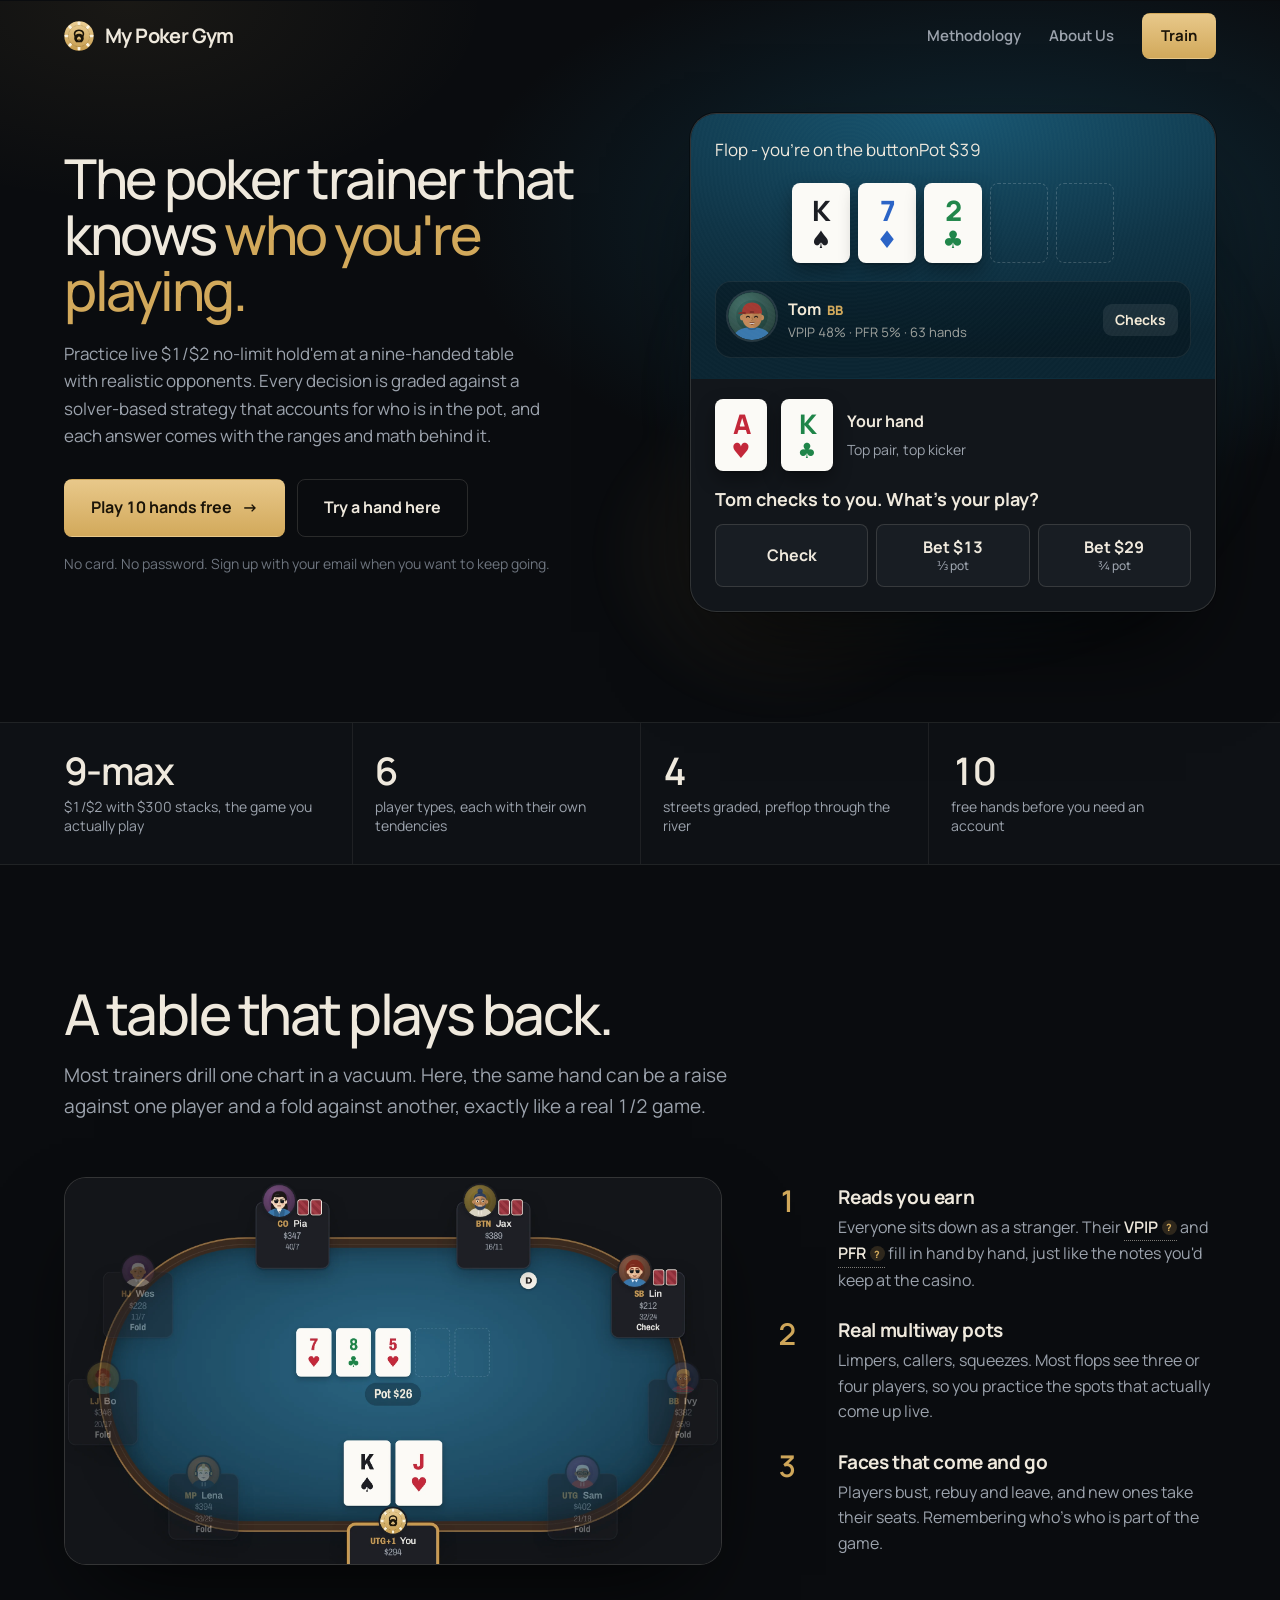
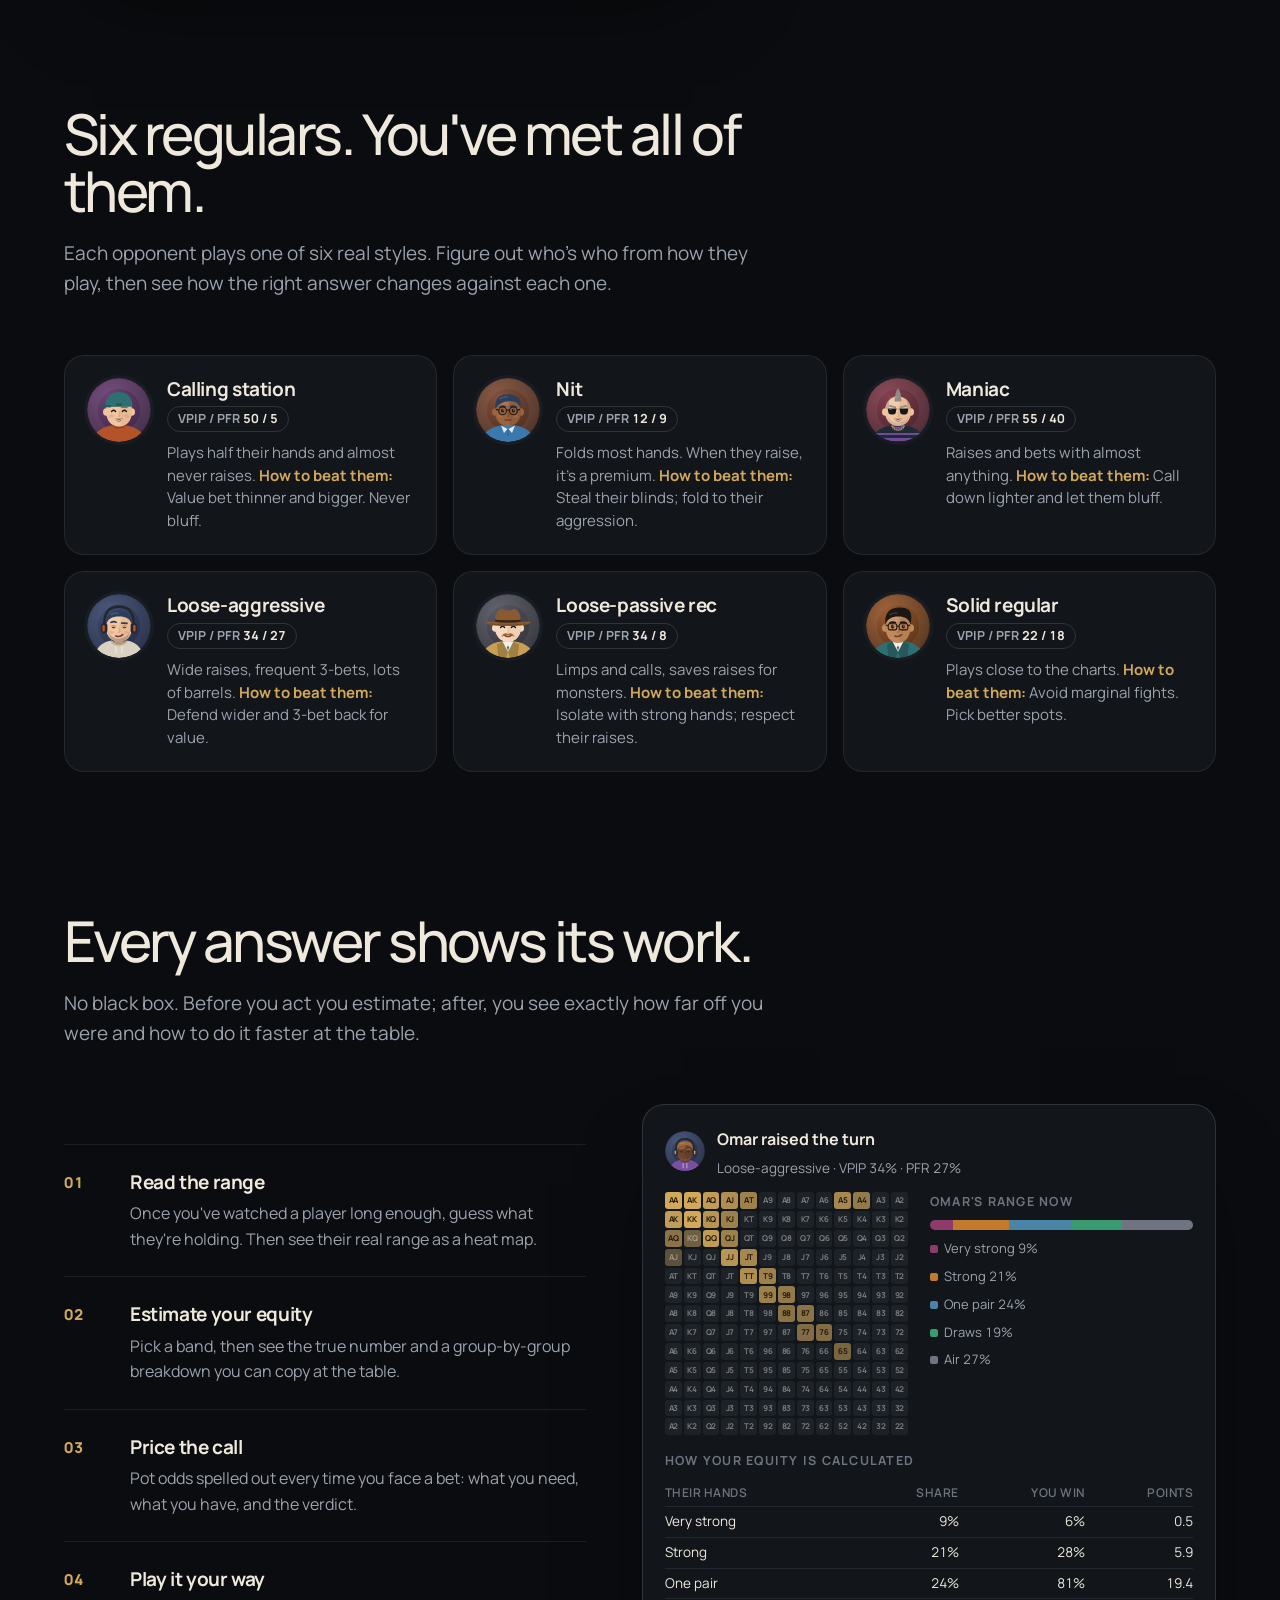
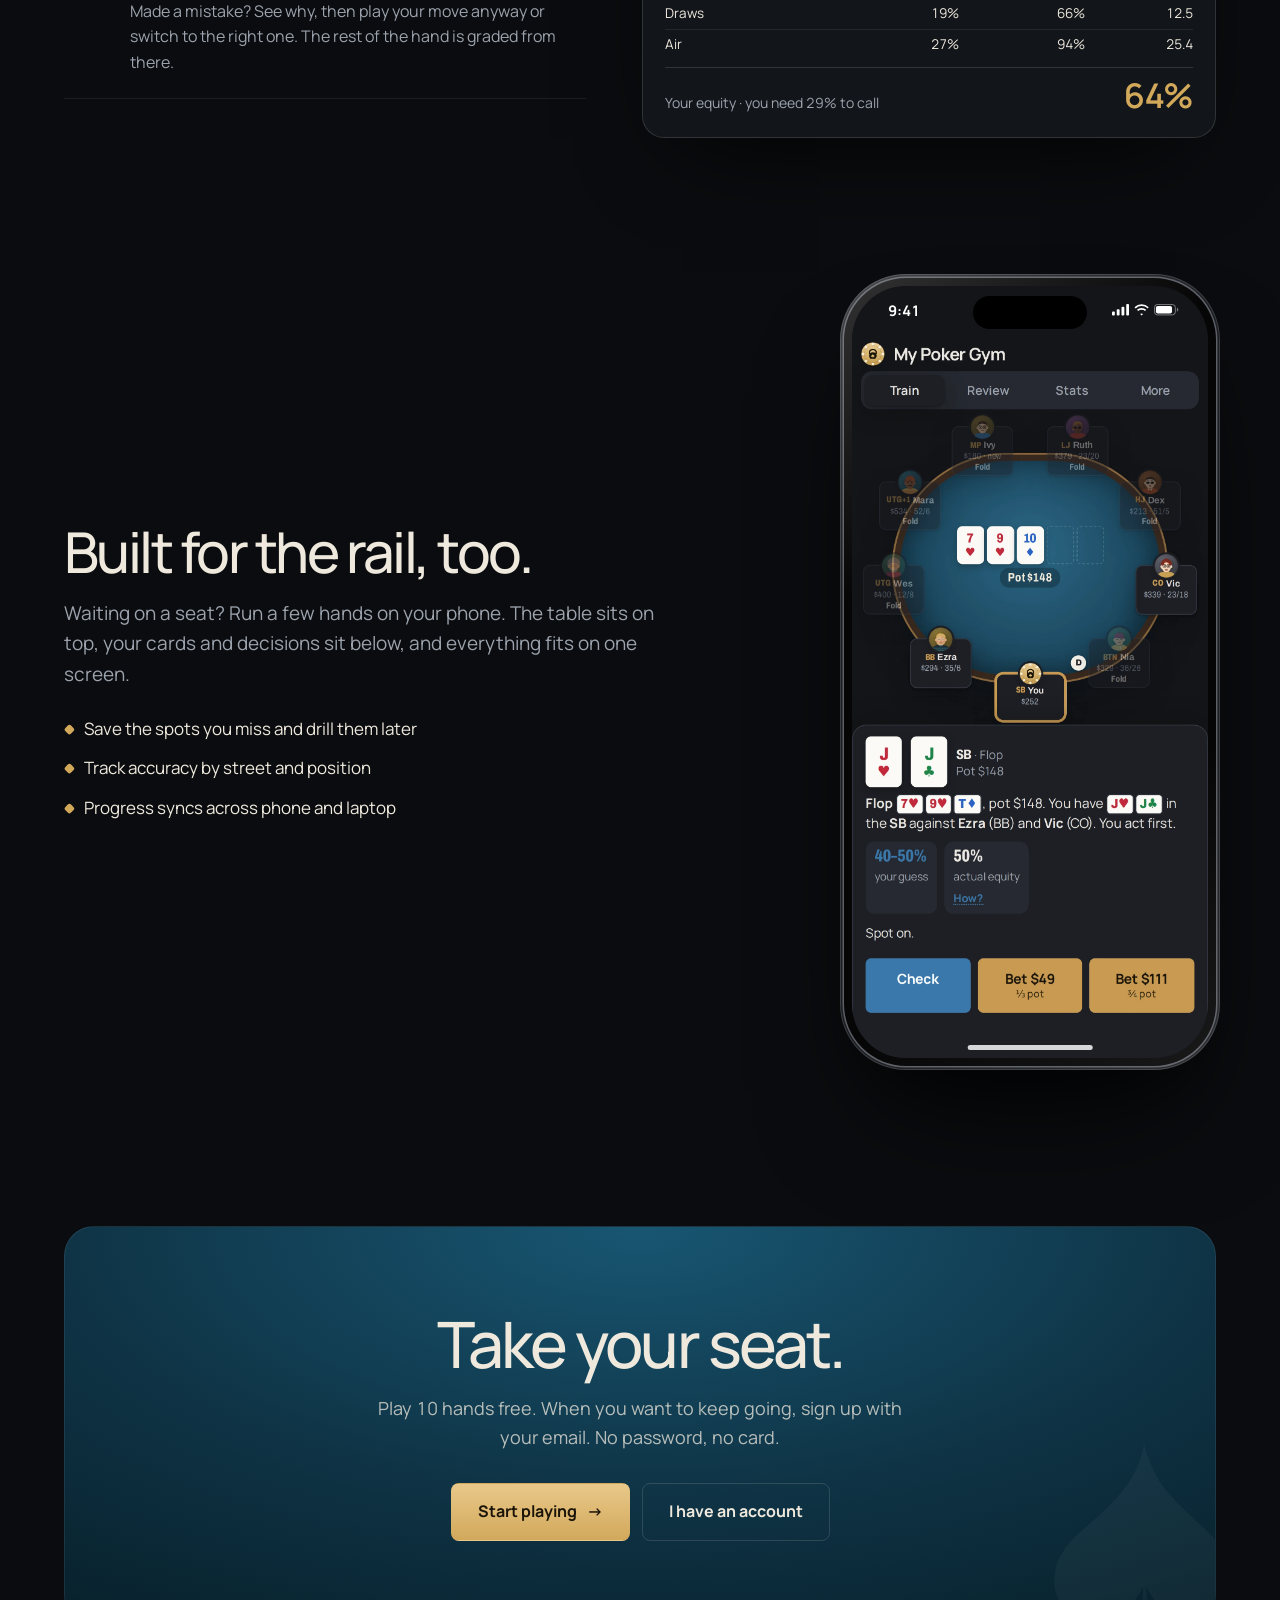
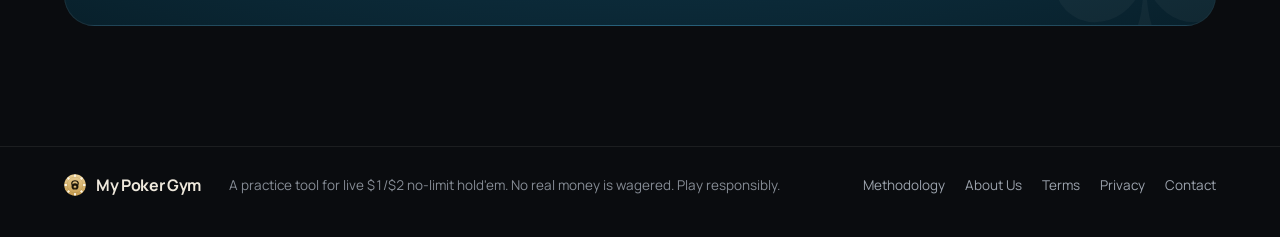
==== commit cbf91742: "Update index.html" ====
--- a/index.html
+++ b/index.html
@@ -3,7 +3,7 @@
 <head>
 <meta charset="utf-8">
 <meta name="viewport" content="width=device-width, initial-scale=1, viewport-fit=cover">
-<title>My Poker Gym | The live $1/$2 poker trainer that knows who you're playing</title>
+<title>My Poker Gym | The live poker trainer that knows who you're playing</title>
 <meta name="description" content="Practice live $1/$2 no-limit at a table of nits, calling stations and maniacs. Every decision graded against a solver-style strategy, adjusted for who's in the pot, with the ranges and math shown.">
 <meta property="og:title" content="My Poker Gym | Live $1/$2 poker trainer">
 <meta property="og:description" content="A table of nits, calling stations and maniacs. Every decision graded, every answer shows its work. Play 10 hands free.">
@@ -329,7 +329,7 @@
       <div class="demo-wrap" id="demo">
         <div class="demo">
           <div class="demo-felt">
-            <div class="demo-top"><span>Flop · you're on the button</span><span class="pot">Pot $39</span></div>
+            <div><span>Flop - you're on the button</span><span class="pot">Pot $39</span></div>
             <div class="board" aria-label="Board: king of spades, seven of diamonds, two of clubs">
               <div class="pc S"><span class="r">K</span><span class="s">♠</span></div>
               <div class="pc D"><span class="r">7</span><span class="s">♦</span></div>
@@ -338,7 +338,7 @@
             </div>
             <div class="opp">
               <span id="oppFace"></span>
-              <div><div class="opp-name">Juno<span>BB</span></div><div class="opp-hud">VPIP 48% · PFR 5% · 63 hands</div></div>
+              <div><div class="opp-name">Tom<span>BB</span></div><div class="opp-hud">VPIP 48% · PFR 5% · 63 hands</div></div>
               <span class="opp-act">Checks</span>
             </div>
           </div>
@@ -348,7 +348,7 @@
               <div class="pc C"><span class="r">K</span><span class="s">♣</span></div>
               <div class="hand-meta"><b>Your hand</b><span>Top pair, top kicker</span></div>
             </div>
-            <p class="q">Juno checks to you. What's the play?</p>
+            <p class="q">Tom checks to you. What's your play?</p>
             <div class="choices" role="group" aria-label="Your options">
               <button class="choice" data-a="check" aria-pressed="false">Check</button>
               <button class="choice" data-a="b33" aria-pressed="false">Bet $13<small>⅓ pot</small></button>
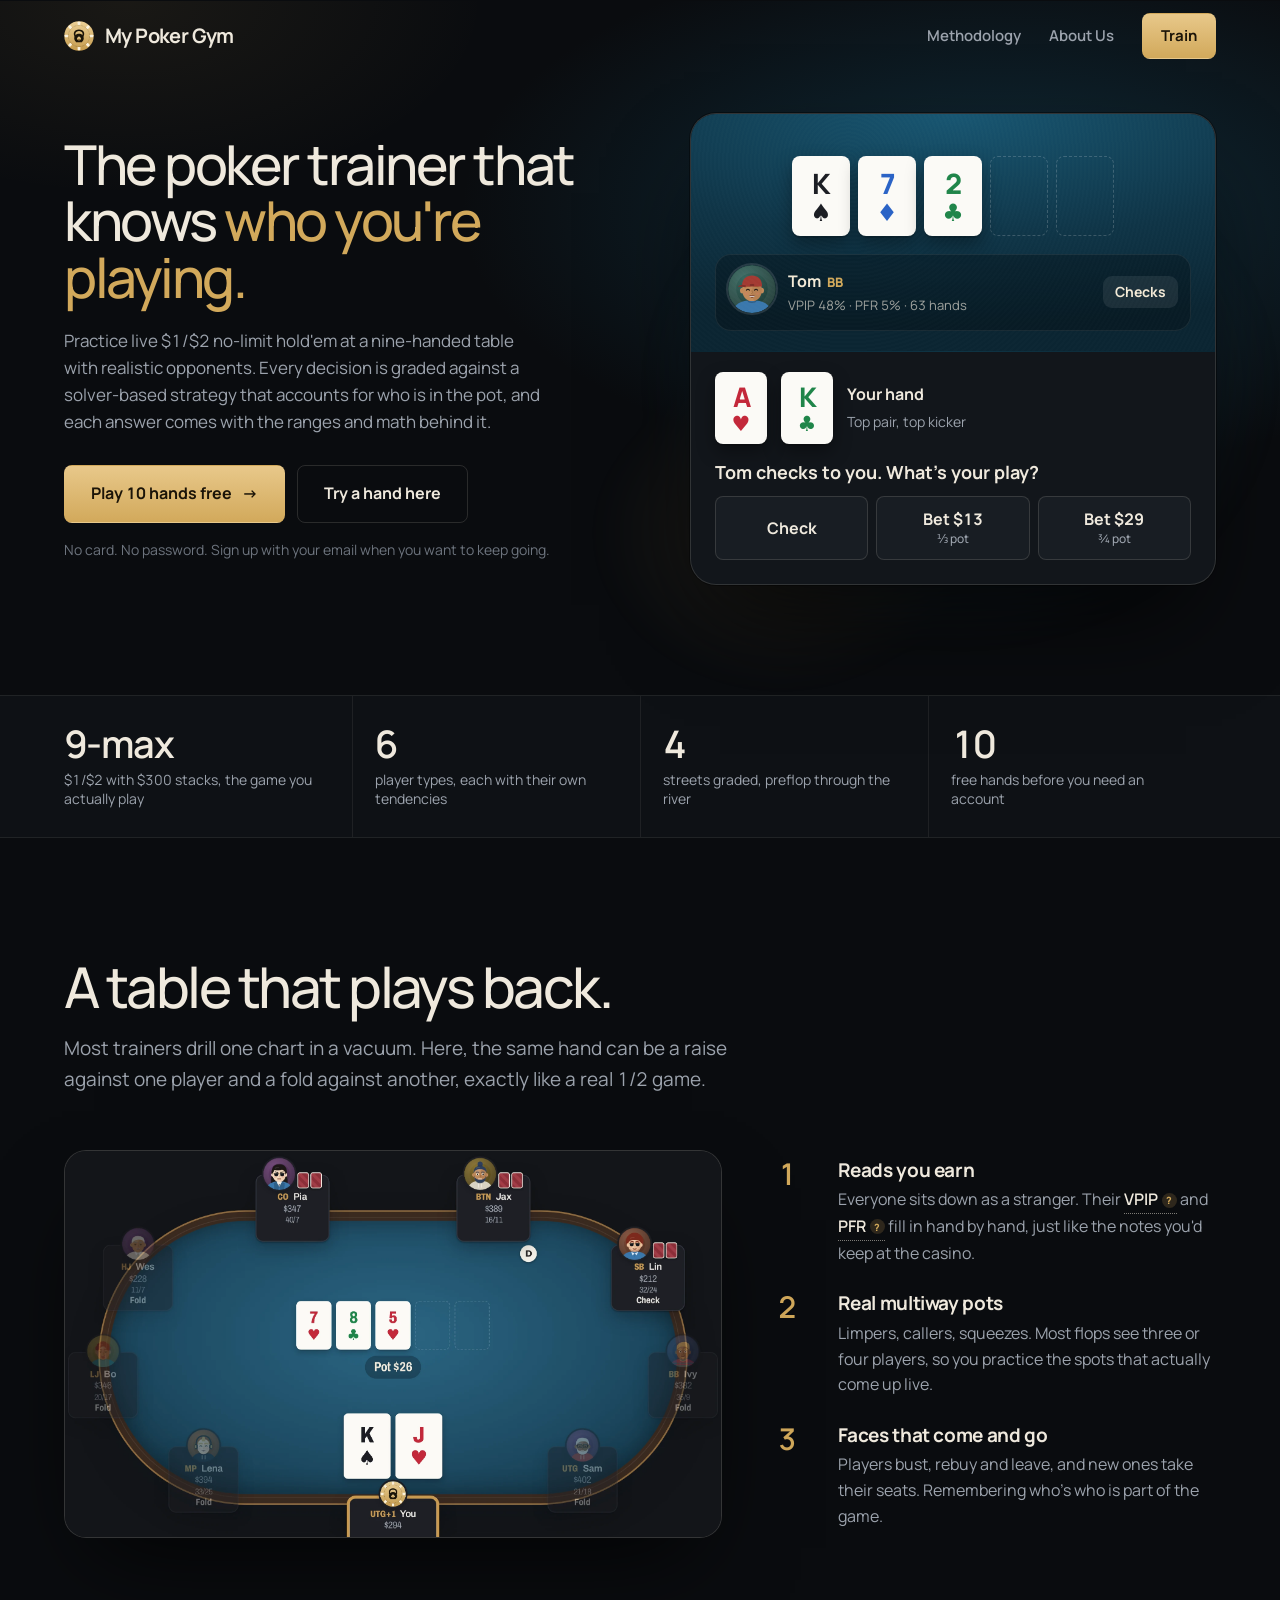
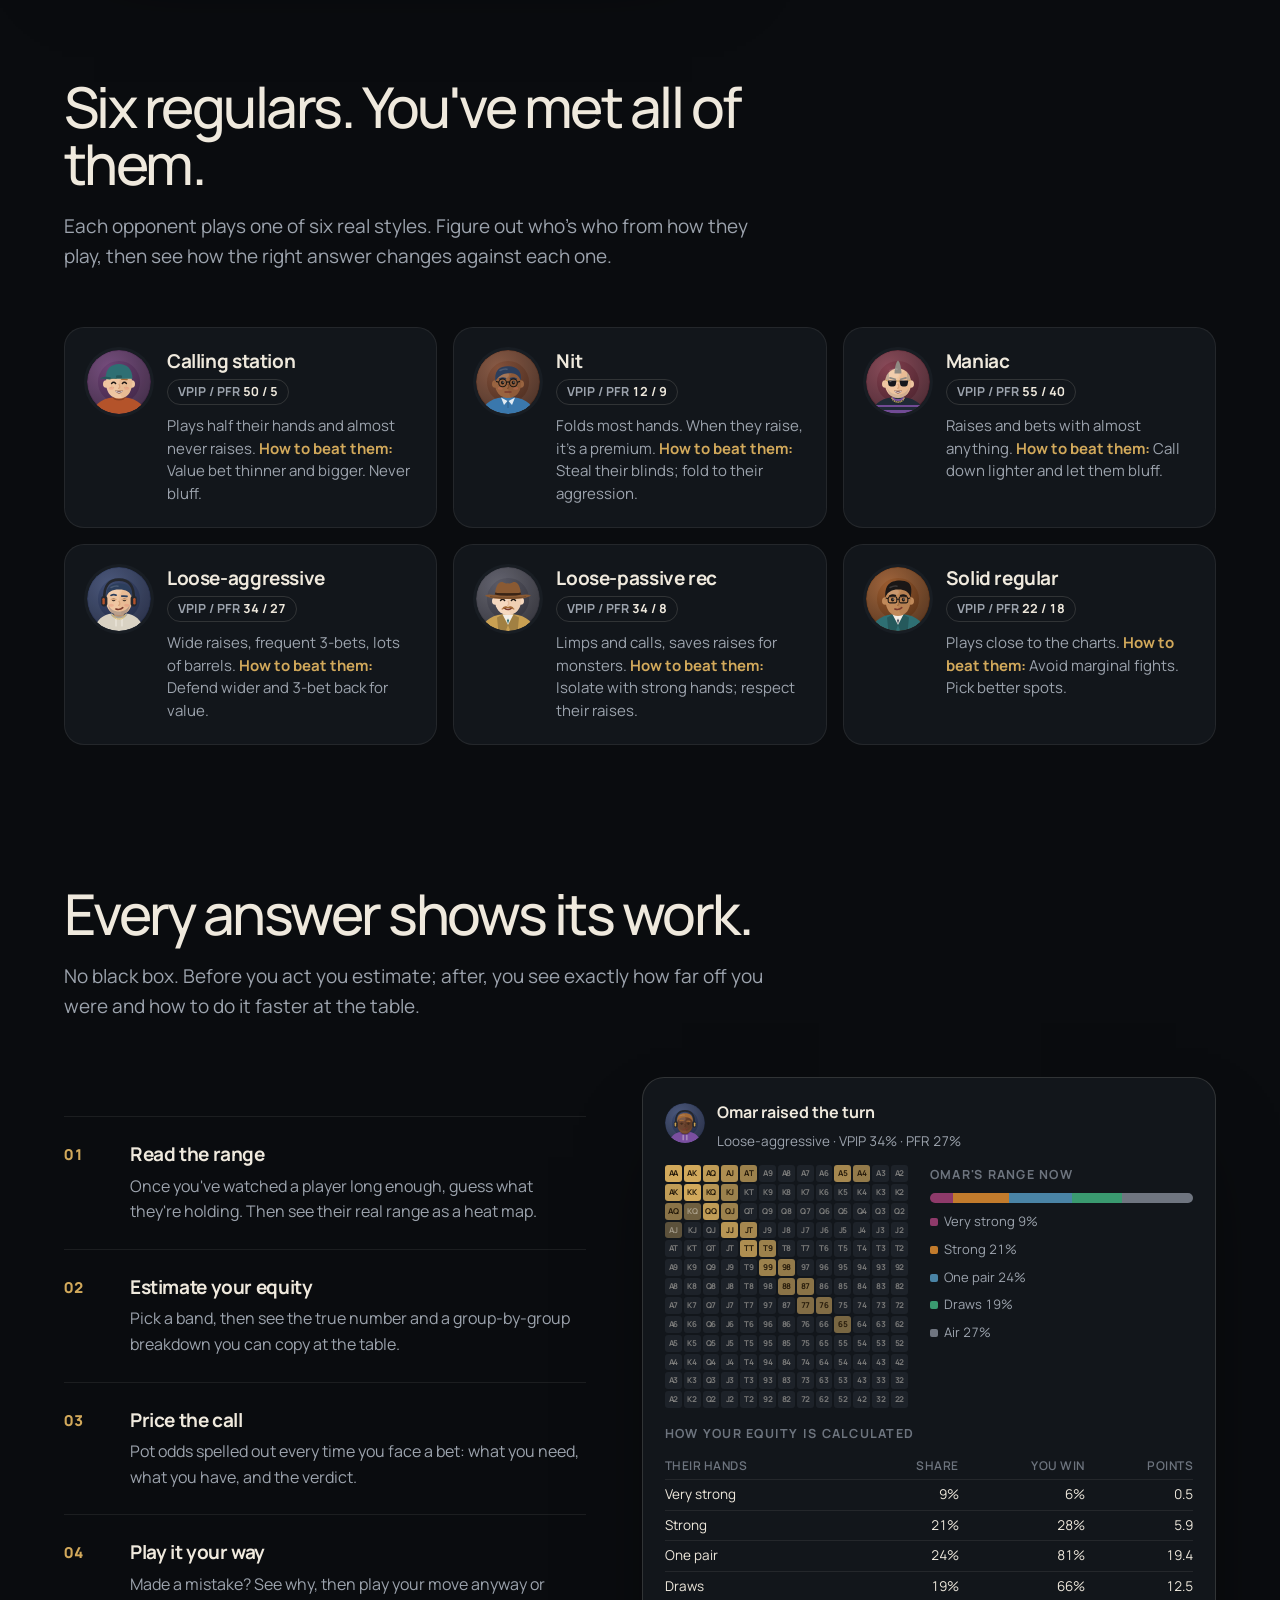
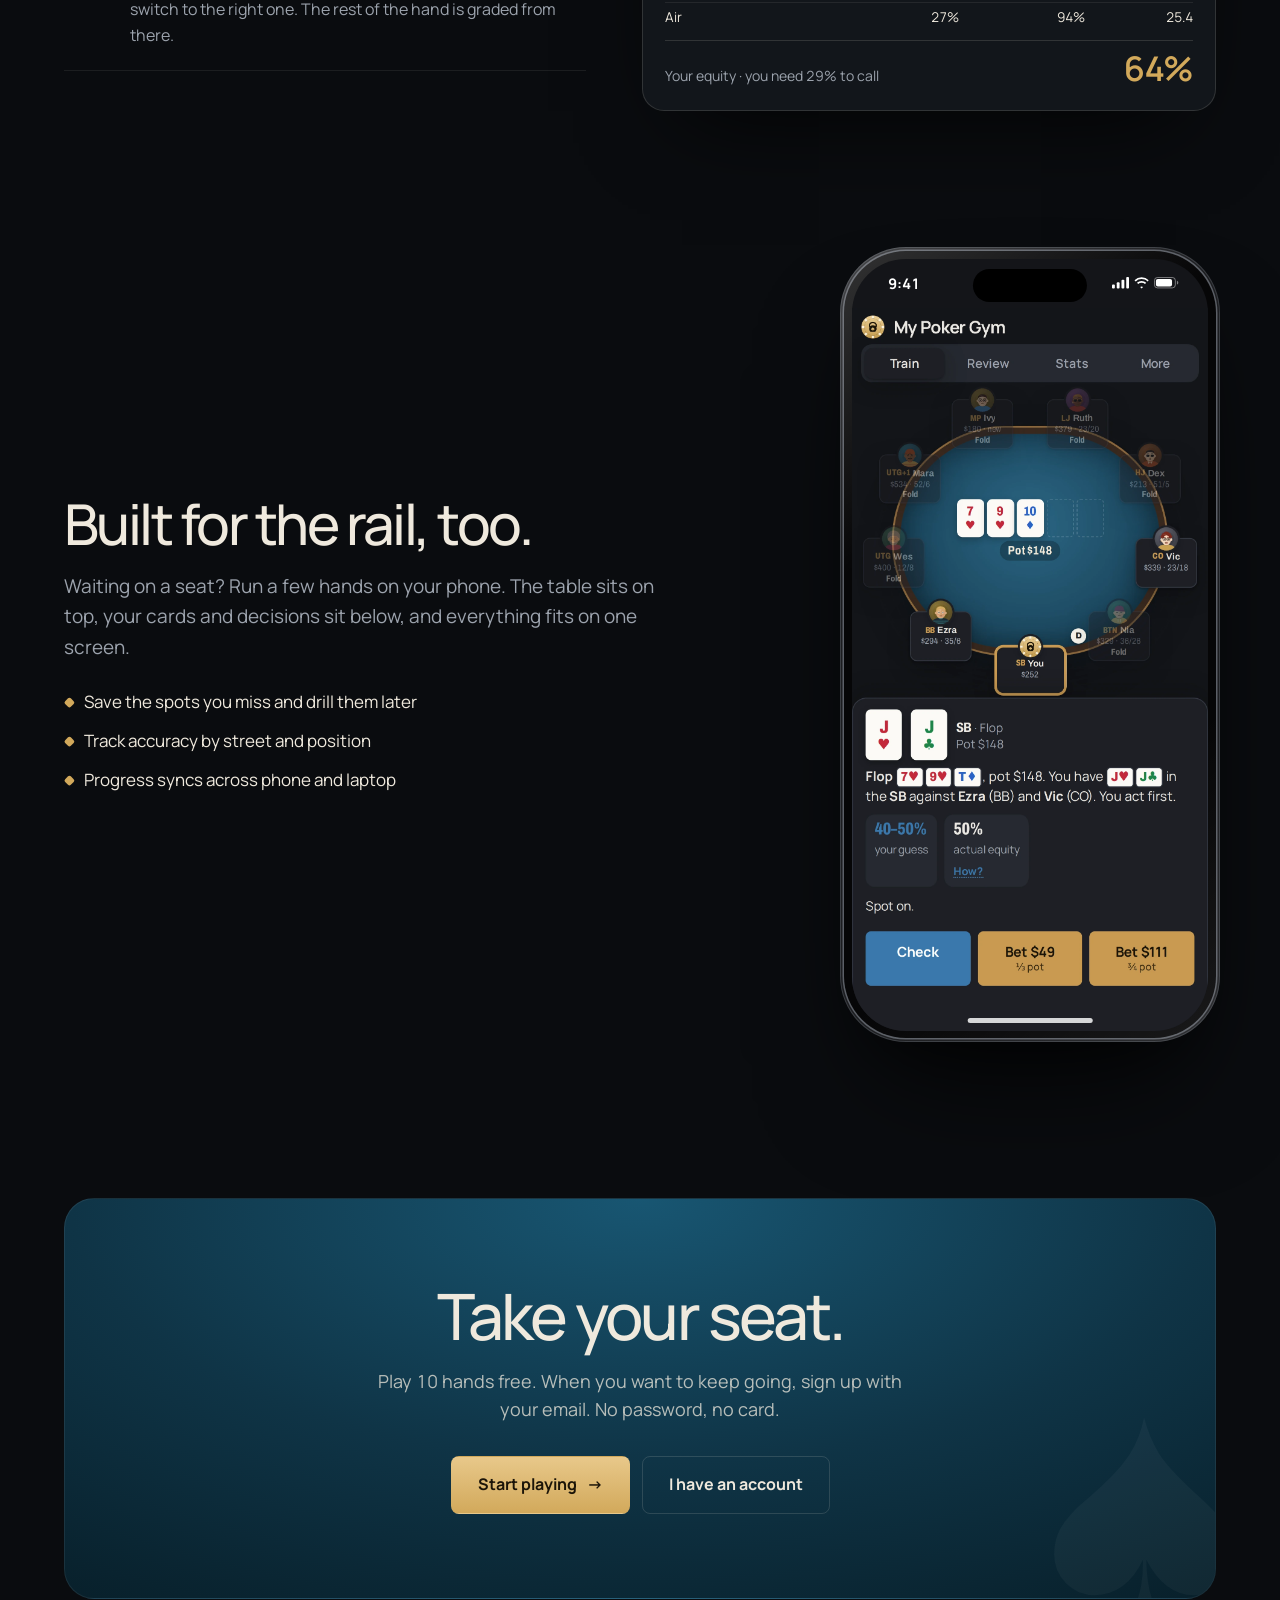
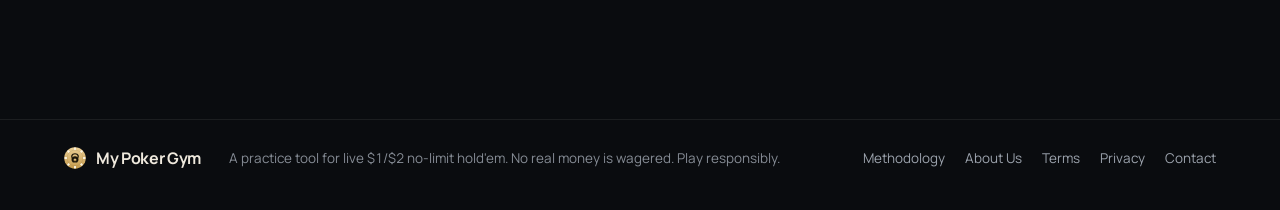
==== commit eeace9eb: "Update index.html" ====
--- a/index.html
+++ b/index.html
@@ -329,7 +329,7 @@
       <div class="demo-wrap" id="demo">
         <div class="demo">
           <div class="demo-felt">
-            <div><span>Flop - you're on the button</span><span class="pot">Pot $39</span></div>
+          
             <div class="board" aria-label="Board: king of spades, seven of diamonds, two of clubs">
               <div class="pc S"><span class="r">K</span><span class="s">♠</span></div>
               <div class="pc D"><span class="r">7</span><span class="s">♦</span></div>
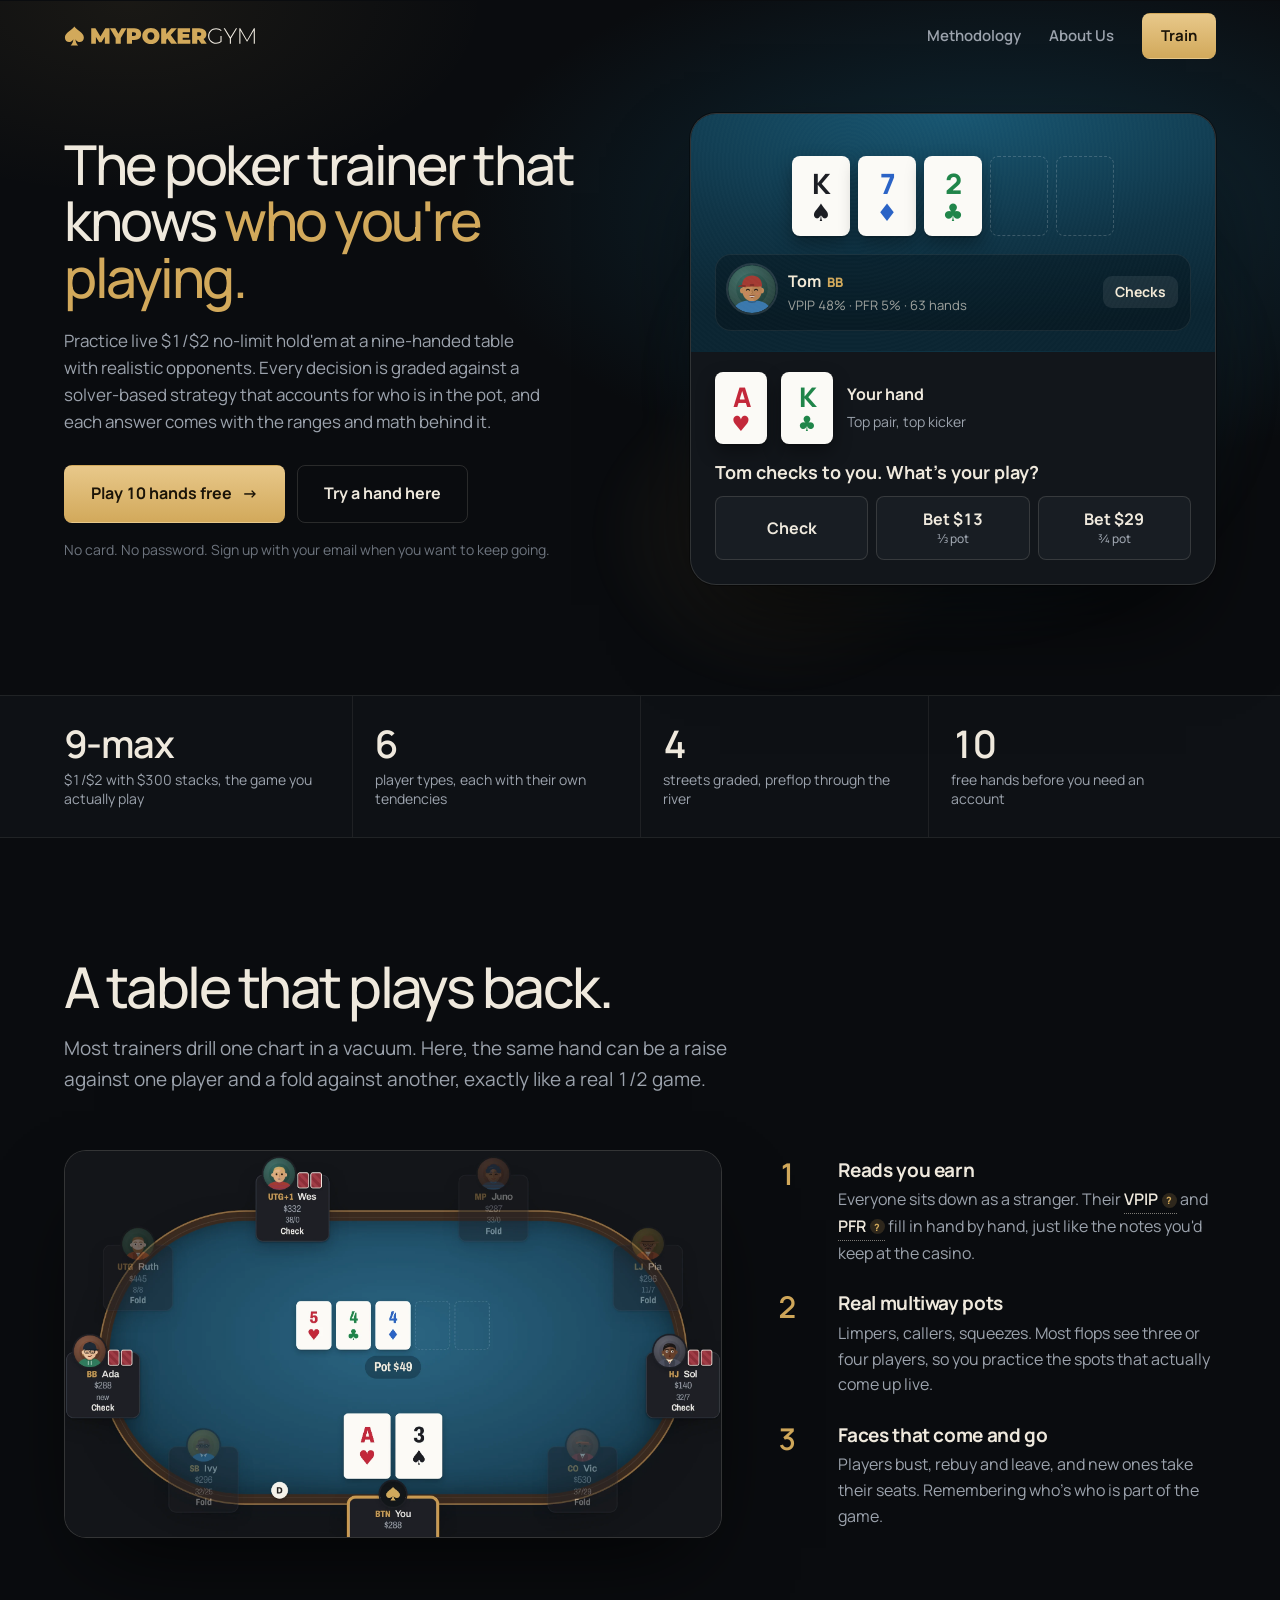
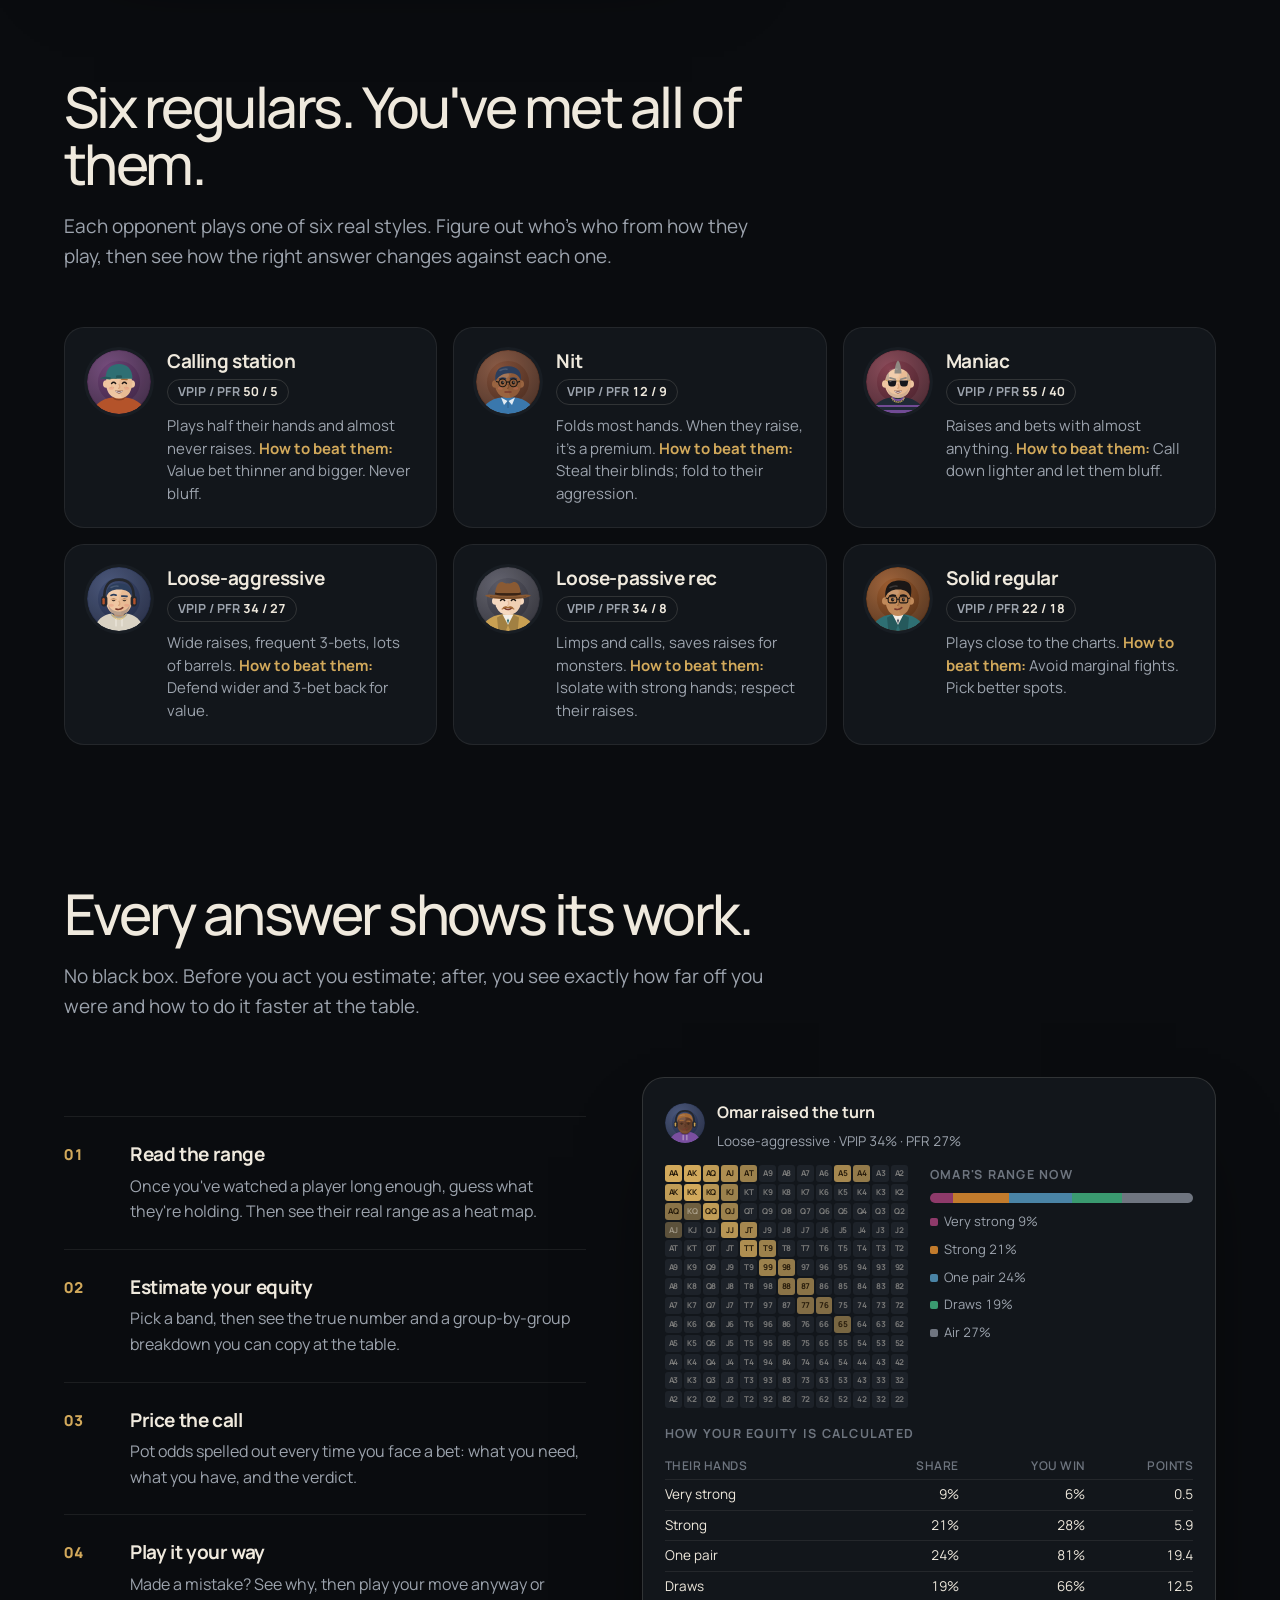
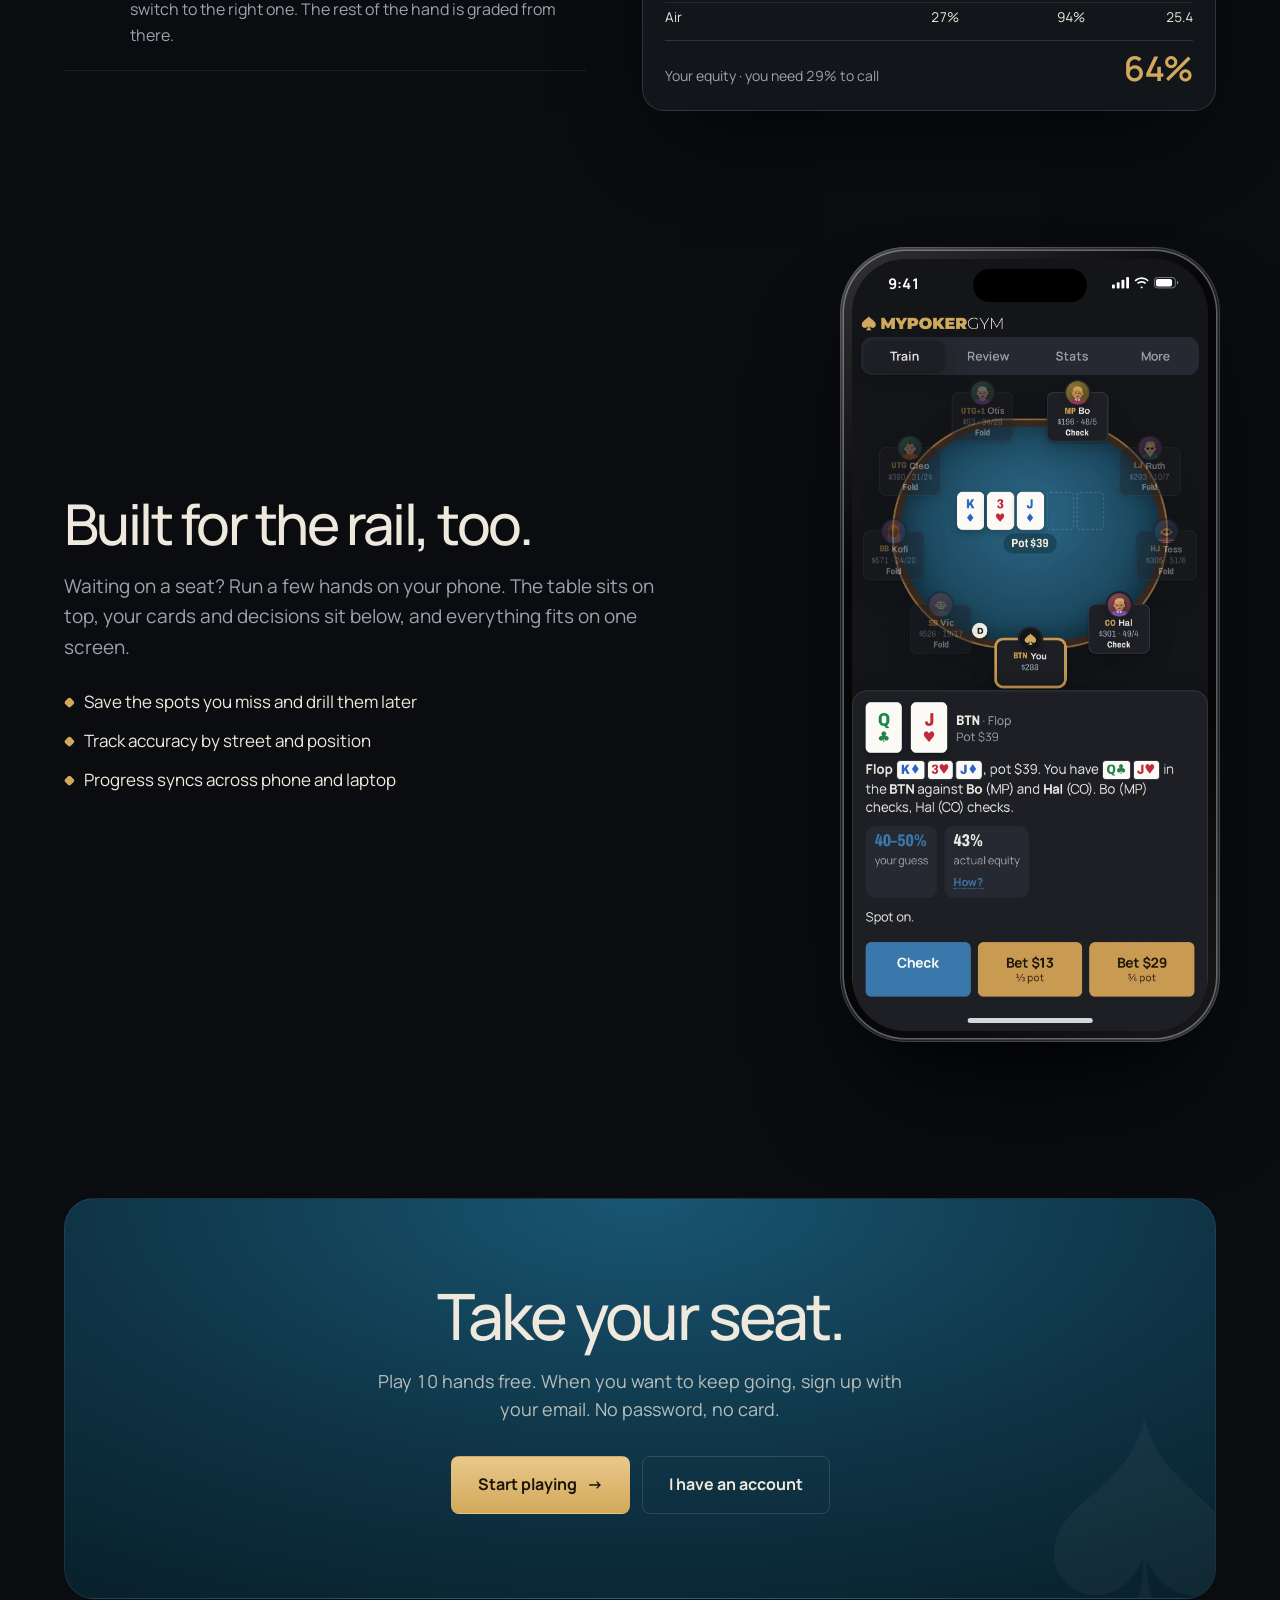
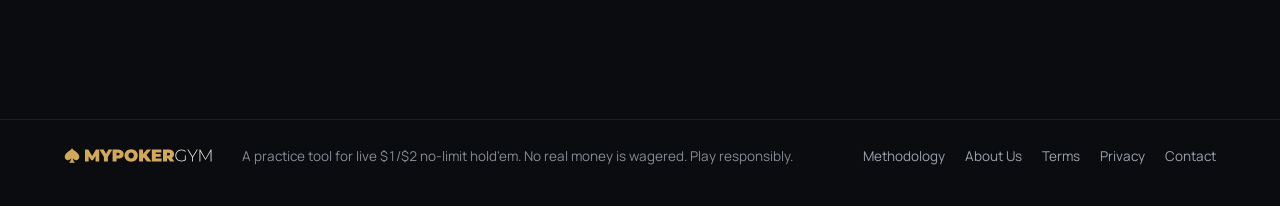
==== commit 5cccc924: "Add files via upload" ====
--- a/index.html
+++ b/index.html
@@ -299,12 +299,17 @@
   .grid13.anim:not(.go) div{opacity:.12;transform:scale(.7)}
   .rbar.anim i{transition:width 1s cubic-bezier(.2,.7,.2,1);transition-delay:var(--d,0ms)}
 }
+/* Home, Methodology, About, Terms, Privacy */
+.logo .mpg-wordmark{height:22px;width:auto;display:block}
+.site-footer .flogo .mpg-wordmark{height:17px;width:auto;display:block}
+@media (max-width:600px){.logo .mpg-wordmark{height:19px}}
+@media (max-width:520px){.logo{width:26px;overflow:hidden;flex:none}.logo .mpg-wordmark{height:28px;width:248px;max-width:none;flex:none}}
 </style>
 </head>
 <body>
 <header class="nav" id="nav">
   <div class="wrap">
-    <a class="logo" href="./" aria-label="My Poker Gym home"><span class="logo-mark" aria-hidden="true"><svg class="mpg-mark" viewBox="0 0 100 100" role="img" aria-label="My Poker Gym"><defs><linearGradient id="mpgGnav" x1="0" y1="0" x2="0" y2="1"><stop offset="0" stop-color="#ecd096"/><stop offset="1" stop-color="#c49a4c"/></linearGradient></defs><circle cx="50" cy="50" r="49" fill="url(#mpgGnav)"/><rect x="45.5" y="2.6" width="9" height="11" rx="1.6" fill="#fbf3df" transform="rotate(0 50 50)"/><rect x="45.5" y="2.6" width="9" height="11" rx="1.6" fill="#fbf3df" transform="rotate(45 50 50)"/><rect x="45.5" y="2.6" width="9" height="11" rx="1.6" fill="#fbf3df" transform="rotate(90 50 50)"/><rect x="45.5" y="2.6" width="9" height="11" rx="1.6" fill="#fbf3df" transform="rotate(135 50 50)"/><rect x="45.5" y="2.6" width="9" height="11" rx="1.6" fill="#fbf3df" transform="rotate(180 50 50)"/><rect x="45.5" y="2.6" width="9" height="11" rx="1.6" fill="#fbf3df" transform="rotate(225 50 50)"/><rect x="45.5" y="2.6" width="9" height="11" rx="1.6" fill="#fbf3df" transform="rotate(270 50 50)"/><rect x="45.5" y="2.6" width="9" height="11" rx="1.6" fill="#fbf3df" transform="rotate(315 50 50)"/><circle cx="50" cy="50" r="35.5" fill="none" stroke="#1a1408" stroke-opacity=".55" stroke-width="1.4" stroke-dasharray="2.2 2.6"/><g transform="translate(50 51) scale(.52) translate(-50 -52)"><path d="M26.5 53 C20.5 41 21 25 32 18 Q50 7.5 68 18 C79 25 79.5 41 73.5 53" fill="none" stroke="#1a1408" stroke-width="10" stroke-linecap="round"/><path d="M50 35 C67.5 35 80.5 48.5 80.5 64.5 C80.5 73 77 80.5 71 86 L69 89.5 H31 L29 86 C23 80.5 19.5 73 19.5 64.5 C19.5 48.5 32.5 35 50 35Z" fill="#1a1408"/><g transform="translate(50 65.5) scale(.43) translate(-50 -61)"><path d="M50 30 C57 41 81 50 81 66.5 C81 78 69.5 84 60.5 79 C57 77 54.6 74.4 53.4 71.6 C54 80 57 87 62.5 92 H37.5 C43 87 46 80 46.6 71.6 C45.4 74.4 43 77 39.5 79 C30.5 84 19 78 19 66.5 C19 50 43 41 50 30Z" fill="url(#mpgGnav)"/></g></g></svg></span><span class="logo-text">My Poker Gym</span></a>
+    <a class="logo" href="./" aria-label="My Poker Gym home"><svg class="mpg-wordmark" viewBox="-1190 -854 8909 1008" role="img" aria-label="My Poker Gym"><g class="wm-s" fill="#d2a95b"><path d="M50 30 C57 41 81 50 81 66.5 C81 78 69.5 84 60.5 79 C57 77 54.6 74.4 53.4 71.6 C54 80 57 87 62.5 92 H37.5 C43 87 46 80 46.6 71.6 C45.4 74.4 43 77 39.5 79 C30.5 84 19 78 19 66.5 C19 50 43 41 50 30Z" transform="translate(-1148.0 -812.0) scale(14.0000) translate(-19 -28)"/></g><path class="wm-b" fill="#d2a95b" d="M57 0V-700H251L479 -327L701 -700H895L897 0H682L680 -319L528 -63H424L272 -308V0Z M1176 0V-257L912 -700H1161L1304 -458L1448 -700H1676L1412 -254V0Z M1691 0V-700H2028Q2126 -700 2197.5 -668.0Q2269 -636 2308.0 -576.5Q2347 -517 2347.0 -436.0Q2347 -355 2308.0 -296.0Q2269 -237 2197.5 -204.5Q2126 -172 2028 -172H1927V0ZM1927 -354H2013Q2062 -354 2085.5 -376.0Q2109 -398 2109.0 -436.0Q2109 -474 2085.5 -496.0Q2062 -518 2013 -518H1927Z M2792 16Q2706 16 2633.5 -11.0Q2561 -38 2508.0 -87.5Q2455 -137 2425.5 -204.0Q2396 -271 2396 -350Q2396 -430 2425.5 -496.5Q2455 -563 2508.0 -612.5Q2561 -662 2633.5 -689.0Q2706 -716 2791 -716Q2877 -716 2949.0 -689.0Q3021 -662 3074.0 -612.5Q3127 -563 3156.5 -496.5Q3186 -430 3186 -350Q3186 -271 3156.5 -204.0Q3127 -137 3074.0 -87.5Q3021 -38 2949.0 -11.0Q2877 16 2792 16ZM2791 -175Q2824 -175 2852.5 -187.0Q2881 -199 2902.5 -221.5Q2924 -244 2936.0 -276.5Q2948 -309 2948 -350Q2948 -391 2936.0 -423.5Q2924 -456 2902.5 -478.5Q2881 -501 2852.5 -513.0Q2824 -525 2791 -525Q2758 -525 2729.5 -513.0Q2701 -501 2679.5 -478.5Q2658 -456 2646.0 -423.5Q2634 -391 2634 -350Q2634 -309 2646.0 -276.5Q2658 -244 2679.5 -221.5Q2701 -199 2729.5 -187.0Q2758 -175 2791 -175Z M3262 0V-700H3494V-446L3724 -700H3981L3701 -392L3995 0H3722L3547 -232L3494 -173V0Z M4017 0V-700H4586V-522H4249V-440H4545V-270H4249V-178H4599V0Z M4680 0V-700H5007Q5168 -700 5252.0 -629.0Q5336 -558 5336 -436Q5336 -355 5297 -297Q5263 -245 5204 -215L5351 0H5099L4980 -176H4916V0ZM4916 -354H5002Q5051 -354 5074.5 -376.0Q5098 -398 5098.0 -436.0Q5098 -474 5074.5 -496.0Q5051 -518 5002 -518H4916Z"/><path class="wm-l" fill="#f1ece2" d="M5779 5Q5700 5 5633.0 -21.5Q5566 -48 5516.5 -96.0Q5467 -144 5440.0 -208.5Q5413 -273 5413.0 -350.0Q5413 -427 5440.0 -491.5Q5467 -556 5517.0 -604.0Q5567 -652 5633.5 -678.5Q5700 -705 5780 -705Q5856 -705 5921.0 -681.0Q5986 -657 6032 -609L6000 -575Q5954 -620 5899.5 -639.0Q5845 -658 5781 -658Q5713 -658 5655.0 -635.0Q5597 -612 5554.0 -570.0Q5511 -528 5487.5 -472.0Q5464 -416 5464.0 -350.0Q5464 -284 5487.5 -228.0Q5511 -172 5554.0 -130.0Q5597 -88 5655.0 -65.0Q5713 -42 5781 -42Q5843 -42 5899 -61Q5942 -76 5980 -106V-347H6029V-85Q5982 -40 5916.5 -17.5Q5851 5 5779 5Z M6408 0V-241L6126 -700H6182L6435 -288L6688 -700H6741L6459 -241V0Z M6843 0V-700H6886L7199 -159L7512 -700H7554L7555 0H7505L7504 -599L7211 -93H7186L6893 -597V0Z"/></svg></a>
     <nav class="nav-links" aria-label="Main">
       <a href="methodology/">Methodology</a>
       <a href="about/">About Us</a>
@@ -466,7 +471,7 @@
 
 <footer class="site-footer">
   <div class="wrap fwrap">
-    <a class="flogo" href="./"><span aria-hidden="true"><svg class="mpg-mark" viewBox="0 0 100 100" role="img" aria-label="My Poker Gym"><defs><linearGradient id="mpgGfoot" x1="0" y1="0" x2="0" y2="1"><stop offset="0" stop-color="#ecd096"/><stop offset="1" stop-color="#c49a4c"/></linearGradient></defs><circle cx="50" cy="50" r="49" fill="url(#mpgGfoot)"/><rect x="45.5" y="2.6" width="9" height="11" rx="1.6" fill="#fbf3df" transform="rotate(0 50 50)"/><rect x="45.5" y="2.6" width="9" height="11" rx="1.6" fill="#fbf3df" transform="rotate(45 50 50)"/><rect x="45.5" y="2.6" width="9" height="11" rx="1.6" fill="#fbf3df" transform="rotate(90 50 50)"/><rect x="45.5" y="2.6" width="9" height="11" rx="1.6" fill="#fbf3df" transform="rotate(135 50 50)"/><rect x="45.5" y="2.6" width="9" height="11" rx="1.6" fill="#fbf3df" transform="rotate(180 50 50)"/><rect x="45.5" y="2.6" width="9" height="11" rx="1.6" fill="#fbf3df" transform="rotate(225 50 50)"/><rect x="45.5" y="2.6" width="9" height="11" rx="1.6" fill="#fbf3df" transform="rotate(270 50 50)"/><rect x="45.5" y="2.6" width="9" height="11" rx="1.6" fill="#fbf3df" transform="rotate(315 50 50)"/><circle cx="50" cy="50" r="35.5" fill="none" stroke="#1a1408" stroke-opacity=".55" stroke-width="1.4" stroke-dasharray="2.2 2.6"/><g transform="translate(50 51) scale(.52) translate(-50 -52)"><path d="M26.5 53 C20.5 41 21 25 32 18 Q50 7.5 68 18 C79 25 79.5 41 73.5 53" fill="none" stroke="#1a1408" stroke-width="10" stroke-linecap="round"/><path d="M50 35 C67.5 35 80.5 48.5 80.5 64.5 C80.5 73 77 80.5 71 86 L69 89.5 H31 L29 86 C23 80.5 19.5 73 19.5 64.5 C19.5 48.5 32.5 35 50 35Z" fill="#1a1408"/><g transform="translate(50 65.5) scale(.43) translate(-50 -61)"><path d="M50 30 C57 41 81 50 81 66.5 C81 78 69.5 84 60.5 79 C57 77 54.6 74.4 53.4 71.6 C54 80 57 87 62.5 92 H37.5 C43 87 46 80 46.6 71.6 C45.4 74.4 43 77 39.5 79 C30.5 84 19 78 19 66.5 C19 50 43 41 50 30Z" fill="url(#mpgGfoot)"/></g></g></svg></span>My Poker Gym</a>
+    <a class="flogo" href="./"><svg class="mpg-wordmark" viewBox="-1190 -854 8909 1008" role="img" aria-label="My Poker Gym"><g class="wm-s" fill="#d2a95b"><path d="M50 30 C57 41 81 50 81 66.5 C81 78 69.5 84 60.5 79 C57 77 54.6 74.4 53.4 71.6 C54 80 57 87 62.5 92 H37.5 C43 87 46 80 46.6 71.6 C45.4 74.4 43 77 39.5 79 C30.5 84 19 78 19 66.5 C19 50 43 41 50 30Z" transform="translate(-1148.0 -812.0) scale(14.0000) translate(-19 -28)"/></g><path class="wm-b" fill="#d2a95b" d="M57 0V-700H251L479 -327L701 -700H895L897 0H682L680 -319L528 -63H424L272 -308V0Z M1176 0V-257L912 -700H1161L1304 -458L1448 -700H1676L1412 -254V0Z M1691 0V-700H2028Q2126 -700 2197.5 -668.0Q2269 -636 2308.0 -576.5Q2347 -517 2347.0 -436.0Q2347 -355 2308.0 -296.0Q2269 -237 2197.5 -204.5Q2126 -172 2028 -172H1927V0ZM1927 -354H2013Q2062 -354 2085.5 -376.0Q2109 -398 2109.0 -436.0Q2109 -474 2085.5 -496.0Q2062 -518 2013 -518H1927Z M2792 16Q2706 16 2633.5 -11.0Q2561 -38 2508.0 -87.5Q2455 -137 2425.5 -204.0Q2396 -271 2396 -350Q2396 -430 2425.5 -496.5Q2455 -563 2508.0 -612.5Q2561 -662 2633.5 -689.0Q2706 -716 2791 -716Q2877 -716 2949.0 -689.0Q3021 -662 3074.0 -612.5Q3127 -563 3156.5 -496.5Q3186 -430 3186 -350Q3186 -271 3156.5 -204.0Q3127 -137 3074.0 -87.5Q3021 -38 2949.0 -11.0Q2877 16 2792 16ZM2791 -175Q2824 -175 2852.5 -187.0Q2881 -199 2902.5 -221.5Q2924 -244 2936.0 -276.5Q2948 -309 2948 -350Q2948 -391 2936.0 -423.5Q2924 -456 2902.5 -478.5Q2881 -501 2852.5 -513.0Q2824 -525 2791 -525Q2758 -525 2729.5 -513.0Q2701 -501 2679.5 -478.5Q2658 -456 2646.0 -423.5Q2634 -391 2634 -350Q2634 -309 2646.0 -276.5Q2658 -244 2679.5 -221.5Q2701 -199 2729.5 -187.0Q2758 -175 2791 -175Z M3262 0V-700H3494V-446L3724 -700H3981L3701 -392L3995 0H3722L3547 -232L3494 -173V0Z M4017 0V-700H4586V-522H4249V-440H4545V-270H4249V-178H4599V0Z M4680 0V-700H5007Q5168 -700 5252.0 -629.0Q5336 -558 5336 -436Q5336 -355 5297 -297Q5263 -245 5204 -215L5351 0H5099L4980 -176H4916V0ZM4916 -354H5002Q5051 -354 5074.5 -376.0Q5098 -398 5098.0 -436.0Q5098 -474 5074.5 -496.0Q5051 -518 5002 -518H4916Z"/><path class="wm-l" fill="#f1ece2" d="M5779 5Q5700 5 5633.0 -21.5Q5566 -48 5516.5 -96.0Q5467 -144 5440.0 -208.5Q5413 -273 5413.0 -350.0Q5413 -427 5440.0 -491.5Q5467 -556 5517.0 -604.0Q5567 -652 5633.5 -678.5Q5700 -705 5780 -705Q5856 -705 5921.0 -681.0Q5986 -657 6032 -609L6000 -575Q5954 -620 5899.5 -639.0Q5845 -658 5781 -658Q5713 -658 5655.0 -635.0Q5597 -612 5554.0 -570.0Q5511 -528 5487.5 -472.0Q5464 -416 5464.0 -350.0Q5464 -284 5487.5 -228.0Q5511 -172 5554.0 -130.0Q5597 -88 5655.0 -65.0Q5713 -42 5781 -42Q5843 -42 5899 -61Q5942 -76 5980 -106V-347H6029V-85Q5982 -40 5916.5 -17.5Q5851 5 5779 5Z M6408 0V-241L6126 -700H6182L6435 -288L6688 -700H6741L6459 -241V0Z M6843 0V-700H6886L7199 -159L7512 -700H7554L7555 0H7505L7504 -599L7211 -93H7186L6893 -597V0Z"/></svg></a>
     <span class="ftag">A practice tool for live $1/$2 no-limit hold'em. No real money is wagered. Play responsibly.</span>
     <nav class="flegal" aria-label="Site"><a href="methodology/">Methodology</a><a href="about/">About Us</a><a href="terms/">Terms</a><a href="privacy/">Privacy</a><a href="mailto:support@mypokergym.com">Contact</a></nav>
   </div>
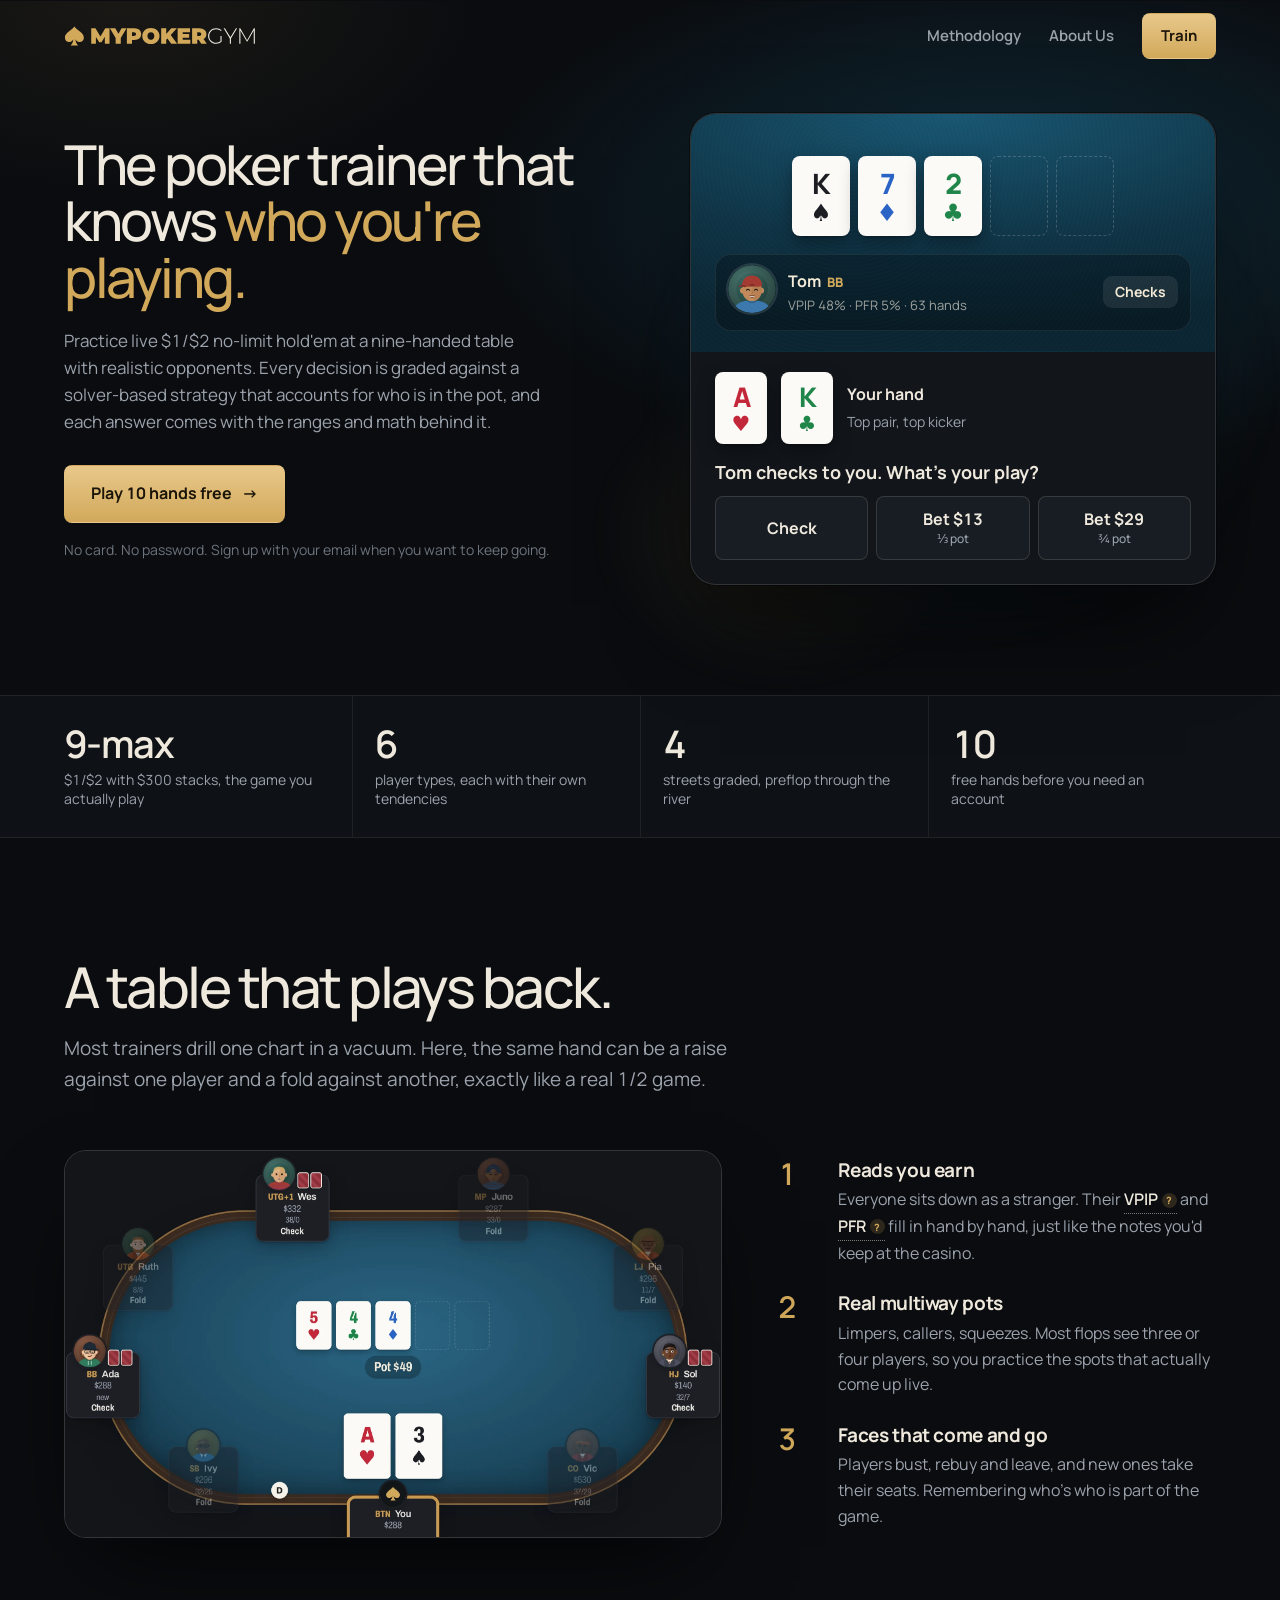
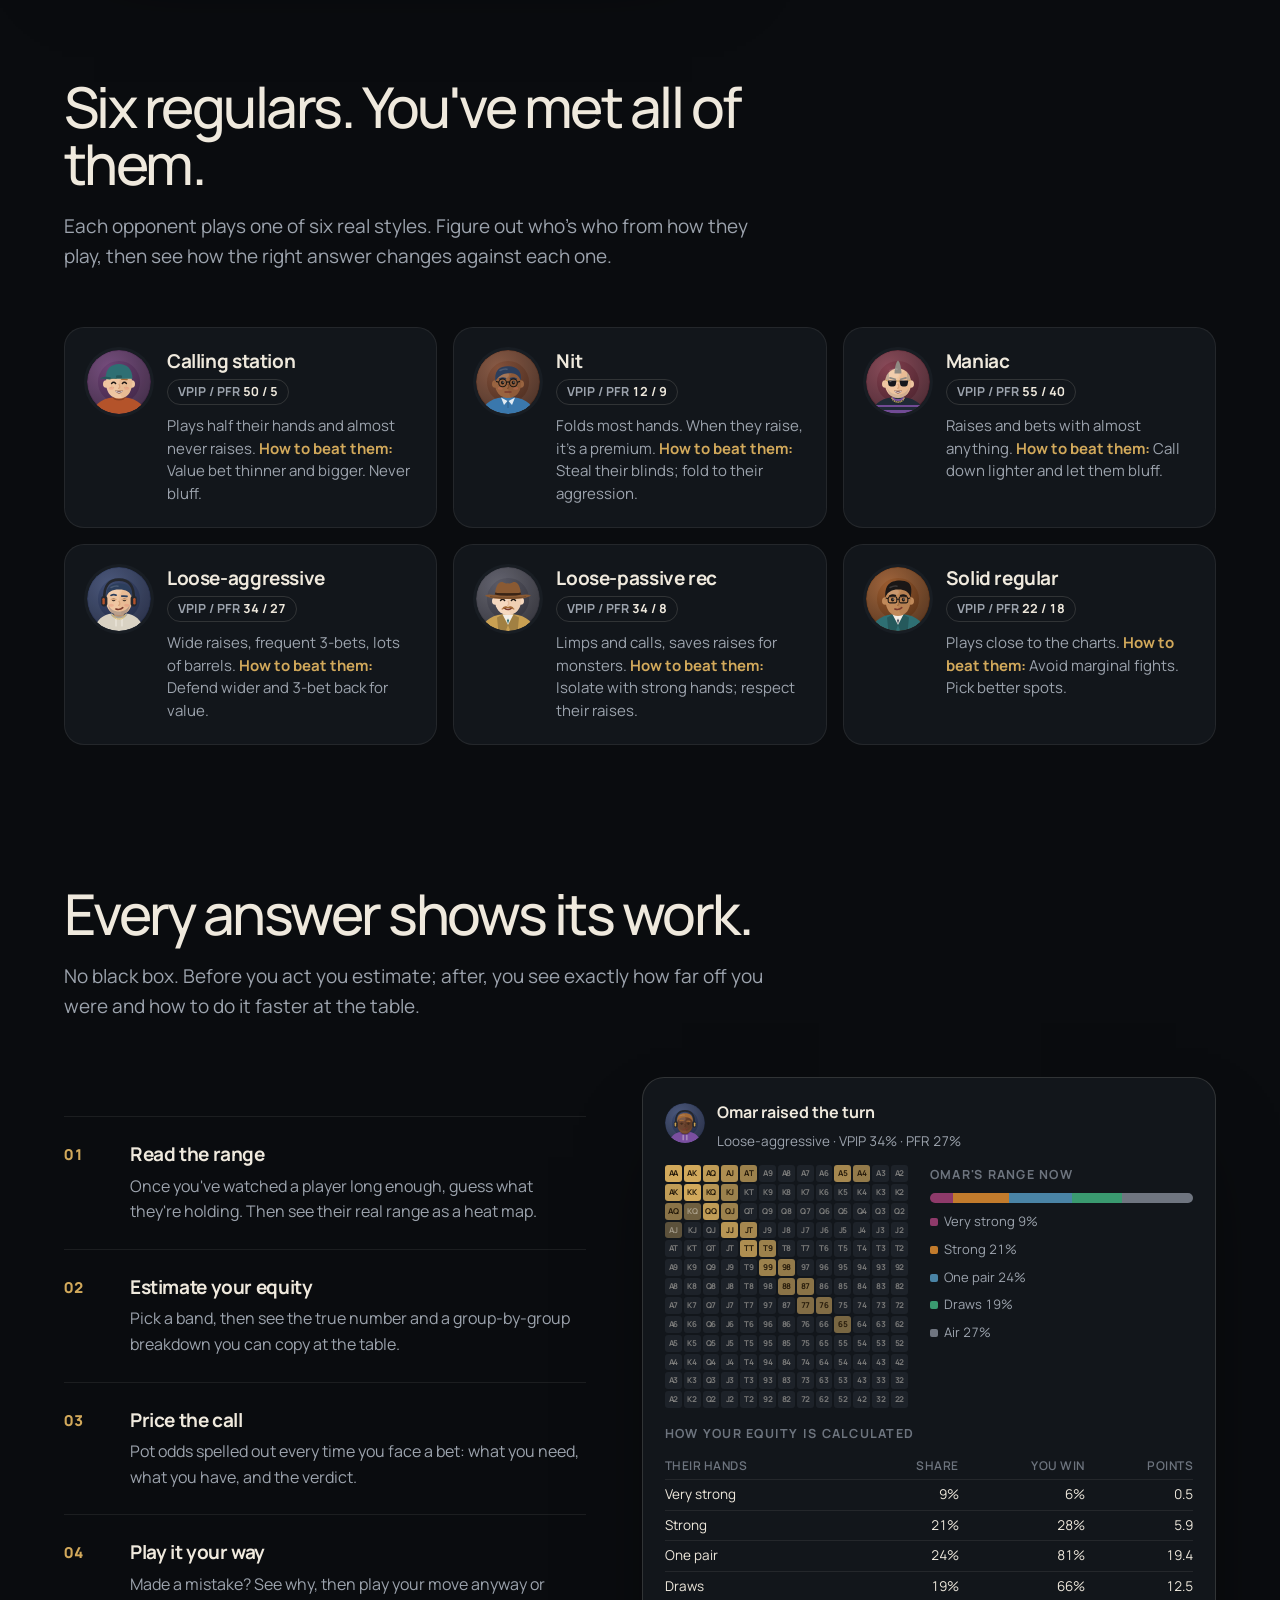
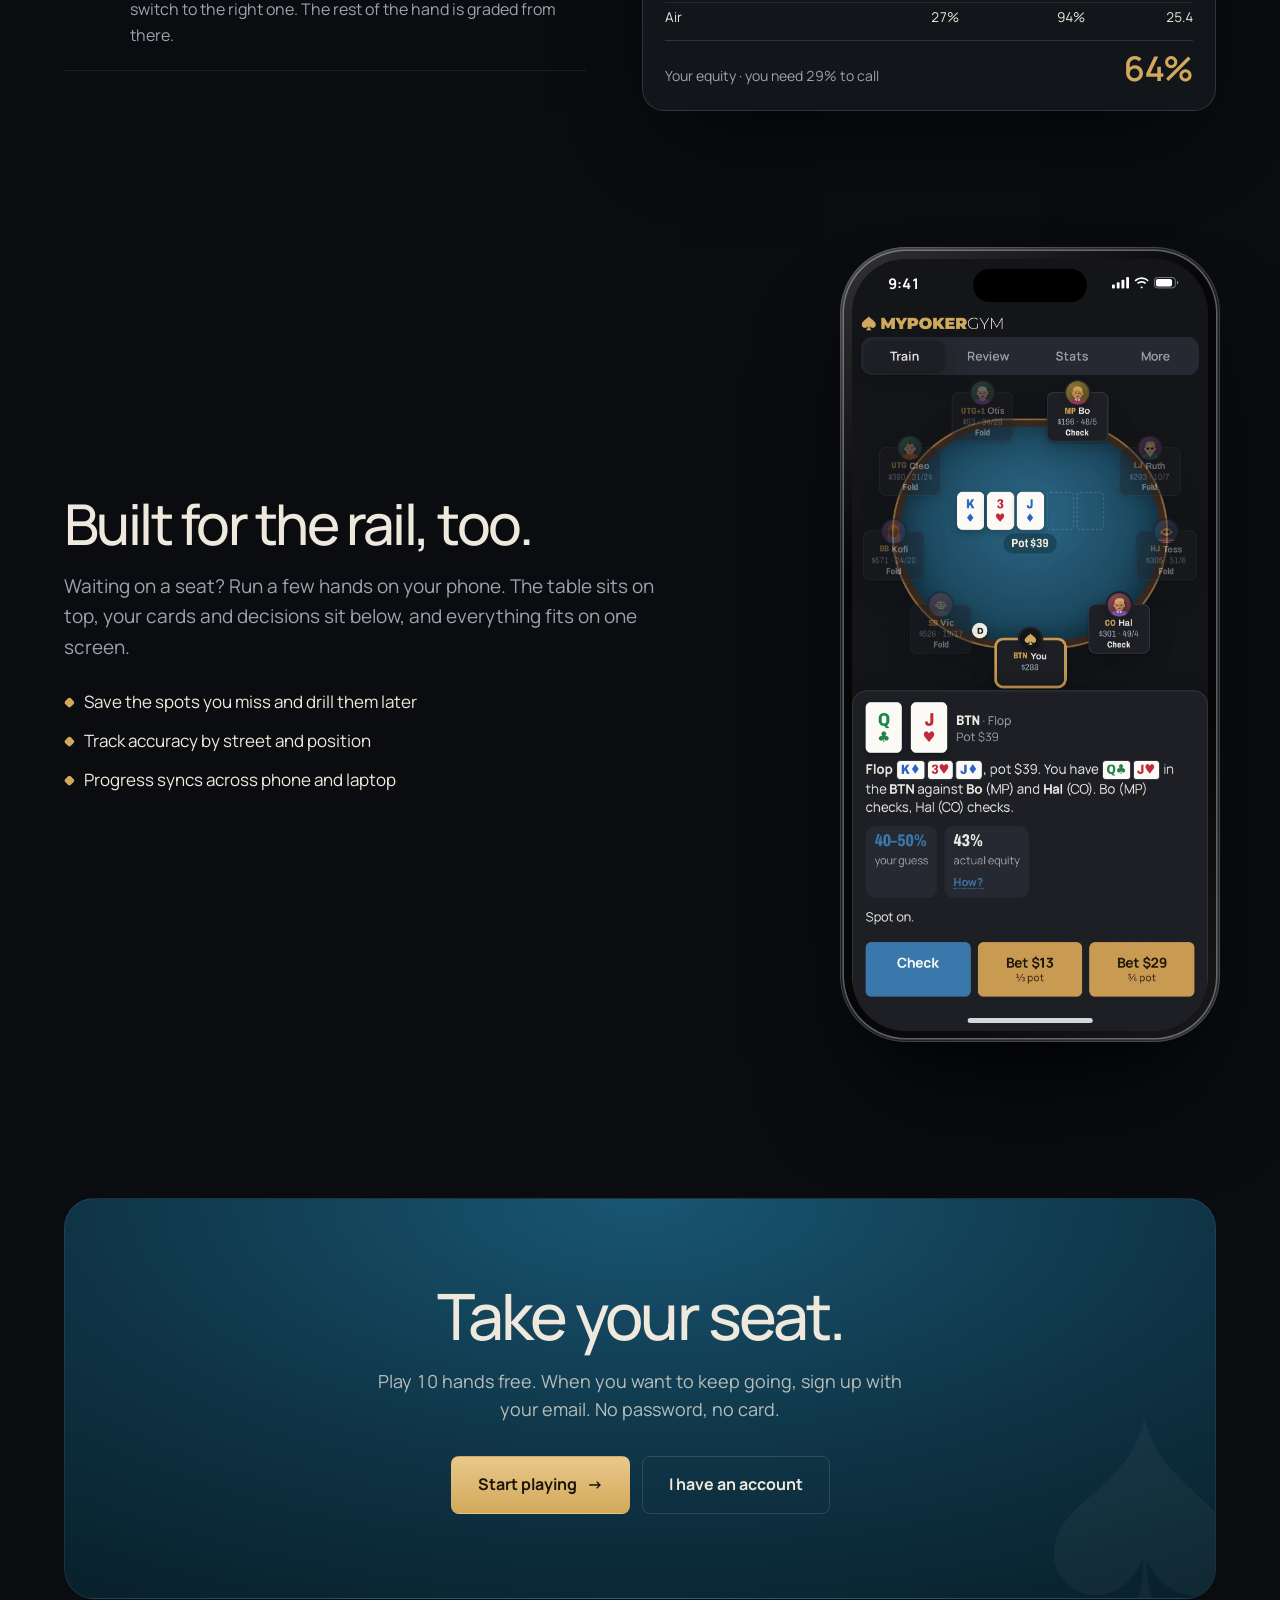
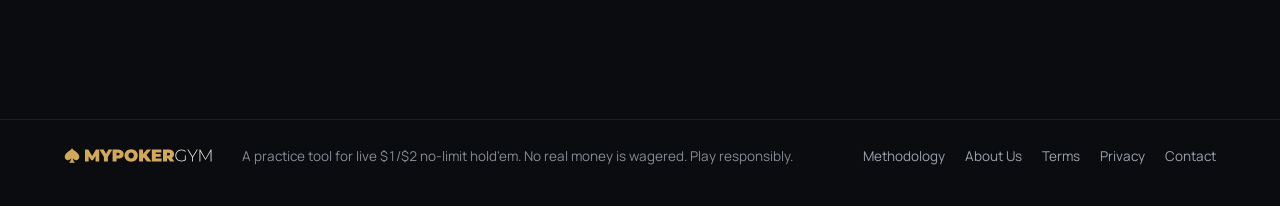
==== commit 81930a2f: "Add files via upload" ====
--- a/index.html
+++ b/index.html
@@ -303,14 +303,29 @@
 .logo .mpg-wordmark{height:22px;width:auto;display:block}
 .site-footer .flogo .mpg-wordmark{height:17px;width:auto;display:block}
 @media (max-width:600px){.logo .mpg-wordmark{height:19px}}
-@media (max-width:520px){.logo{width:26px;overflow:hidden;flex:none}.logo .mpg-wordmark{height:28px;width:248px;max-width:none;flex:none}}
+/* Mobile menu */
+.menu-btn{display:none}
+@media (max-width:760px){
+.nav .wrap{position:relative}
+.menu-btn{display:flex;flex-direction:column;justify-content:center;gap:5px;width:44px;height:44px;margin-right:-11px;padding:0 11px;background:none;border:0;cursor:pointer;-webkit-tap-highlight-color:transparent}
+.menu-btn span{display:block;height:2px;border-radius:2px;background:var(--ink);transition:transform .2s,opacity .2s}
+.nav.open .menu-btn span:nth-child(1){transform:translateY(7px) rotate(45deg)}
+.nav.open .menu-btn span:nth-child(2){opacity:0}
+.nav.open .menu-btn span:nth-child(3){transform:translateY(-7px) rotate(-45deg)}
+.nav-links{display:none!important;position:absolute;top:100%;left:0;right:0;flex-direction:column;align-items:stretch!important;gap:0!important;padding:4px 24px 24px;background:#0a0c0f;border-bottom:1px solid var(--line);box-shadow:0 24px 40px -12px rgba(0,0,0,.6);font-size:17px!important}
+.nav.open .nav-links{display:flex!important}
+.nav.open{background:#0a0c0f}
+.nav-links a:not(.btn){padding:15px 0;border-bottom:1px solid var(--line)}
+.nav-links .btn{display:flex;justify-content:center;text-align:center;margin-top:20px;padding:14px 18px;font-size:16px}
+}
 </style>
 </head>
 <body>
 <header class="nav" id="nav">
   <div class="wrap">
     <a class="logo" href="./" aria-label="My Poker Gym home"><svg class="mpg-wordmark" viewBox="-1190 -854 8909 1008" role="img" aria-label="My Poker Gym"><g class="wm-s" fill="#d2a95b"><path d="M50 30 C57 41 81 50 81 66.5 C81 78 69.5 84 60.5 79 C57 77 54.6 74.4 53.4 71.6 C54 80 57 87 62.5 92 H37.5 C43 87 46 80 46.6 71.6 C45.4 74.4 43 77 39.5 79 C30.5 84 19 78 19 66.5 C19 50 43 41 50 30Z" transform="translate(-1148.0 -812.0) scale(14.0000) translate(-19 -28)"/></g><path class="wm-b" fill="#d2a95b" d="M57 0V-700H251L479 -327L701 -700H895L897 0H682L680 -319L528 -63H424L272 -308V0Z M1176 0V-257L912 -700H1161L1304 -458L1448 -700H1676L1412 -254V0Z M1691 0V-700H2028Q2126 -700 2197.5 -668.0Q2269 -636 2308.0 -576.5Q2347 -517 2347.0 -436.0Q2347 -355 2308.0 -296.0Q2269 -237 2197.5 -204.5Q2126 -172 2028 -172H1927V0ZM1927 -354H2013Q2062 -354 2085.5 -376.0Q2109 -398 2109.0 -436.0Q2109 -474 2085.5 -496.0Q2062 -518 2013 -518H1927Z M2792 16Q2706 16 2633.5 -11.0Q2561 -38 2508.0 -87.5Q2455 -137 2425.5 -204.0Q2396 -271 2396 -350Q2396 -430 2425.5 -496.5Q2455 -563 2508.0 -612.5Q2561 -662 2633.5 -689.0Q2706 -716 2791 -716Q2877 -716 2949.0 -689.0Q3021 -662 3074.0 -612.5Q3127 -563 3156.5 -496.5Q3186 -430 3186 -350Q3186 -271 3156.5 -204.0Q3127 -137 3074.0 -87.5Q3021 -38 2949.0 -11.0Q2877 16 2792 16ZM2791 -175Q2824 -175 2852.5 -187.0Q2881 -199 2902.5 -221.5Q2924 -244 2936.0 -276.5Q2948 -309 2948 -350Q2948 -391 2936.0 -423.5Q2924 -456 2902.5 -478.5Q2881 -501 2852.5 -513.0Q2824 -525 2791 -525Q2758 -525 2729.5 -513.0Q2701 -501 2679.5 -478.5Q2658 -456 2646.0 -423.5Q2634 -391 2634 -350Q2634 -309 2646.0 -276.5Q2658 -244 2679.5 -221.5Q2701 -199 2729.5 -187.0Q2758 -175 2791 -175Z M3262 0V-700H3494V-446L3724 -700H3981L3701 -392L3995 0H3722L3547 -232L3494 -173V0Z M4017 0V-700H4586V-522H4249V-440H4545V-270H4249V-178H4599V0Z M4680 0V-700H5007Q5168 -700 5252.0 -629.0Q5336 -558 5336 -436Q5336 -355 5297 -297Q5263 -245 5204 -215L5351 0H5099L4980 -176H4916V0ZM4916 -354H5002Q5051 -354 5074.5 -376.0Q5098 -398 5098.0 -436.0Q5098 -474 5074.5 -496.0Q5051 -518 5002 -518H4916Z"/><path class="wm-l" fill="#f1ece2" d="M5779 5Q5700 5 5633.0 -21.5Q5566 -48 5516.5 -96.0Q5467 -144 5440.0 -208.5Q5413 -273 5413.0 -350.0Q5413 -427 5440.0 -491.5Q5467 -556 5517.0 -604.0Q5567 -652 5633.5 -678.5Q5700 -705 5780 -705Q5856 -705 5921.0 -681.0Q5986 -657 6032 -609L6000 -575Q5954 -620 5899.5 -639.0Q5845 -658 5781 -658Q5713 -658 5655.0 -635.0Q5597 -612 5554.0 -570.0Q5511 -528 5487.5 -472.0Q5464 -416 5464.0 -350.0Q5464 -284 5487.5 -228.0Q5511 -172 5554.0 -130.0Q5597 -88 5655.0 -65.0Q5713 -42 5781 -42Q5843 -42 5899 -61Q5942 -76 5980 -106V-347H6029V-85Q5982 -40 5916.5 -17.5Q5851 5 5779 5Z M6408 0V-241L6126 -700H6182L6435 -288L6688 -700H6741L6459 -241V0Z M6843 0V-700H6886L7199 -159L7512 -700H7554L7555 0H7505L7504 -599L7211 -93H7186L6893 -597V0Z"/></svg></a>
-    <nav class="nav-links" aria-label="Main">
+    <button class="menu-btn" type="button" aria-label="Open menu" aria-expanded="false" aria-controls="navLinks"><span></span><span></span><span></span></button>
+    <nav class="nav-links" id="navLinks" aria-label="Main">
       <a href="methodology/">Methodology</a>
       <a href="about/">About Us</a>
       <a class="btn gold" href="train/">Train</a>
@@ -326,7 +341,6 @@
         <p class="lede">Practice live $1/$2 no-limit hold'em at a nine-handed table with realistic opponents. Every decision is graded against a solver-based strategy that accounts for who is in the pot, and each answer comes with the ranges and math behind it.</p>
         <div class="cta">
           <a class="btn gold" href="train/">Play 10 hands free <span class="arr" aria-hidden="true">→</span></a>
-          <a class="btn ghost" href="#demo">Try a hand here</a>
         </div>
         <p class="fine">No card. No password. Sign up with your email when you want to keep going.</p>
       </div>
@@ -664,5 +678,15 @@
 })();
 
 </script>
+<script>
+(()=>{const nav=document.getElementById('nav'),btn=nav&&nav.querySelector('.menu-btn');if(!btn)return;
+const set=o=>{nav.classList.toggle('open',o);btn.setAttribute('aria-expanded',o);btn.setAttribute('aria-label',o?'Close menu':'Open menu');};
+btn.addEventListener('click',()=>set(!nav.classList.contains('open')));
+nav.querySelectorAll('.nav-links a').forEach(a=>a.addEventListener('click',()=>set(false)));
+document.addEventListener('click',e=>{if(!nav.contains(e.target))set(false);});
+document.addEventListener('keydown',e=>{if(e.key==='Escape'&&nav.classList.contains('open')){set(false);btn.focus();}});
+matchMedia('(min-width:761px)').addEventListener('change',e=>{if(e.matches)set(false);});
+})();
+</script>
 </body>
 </html>
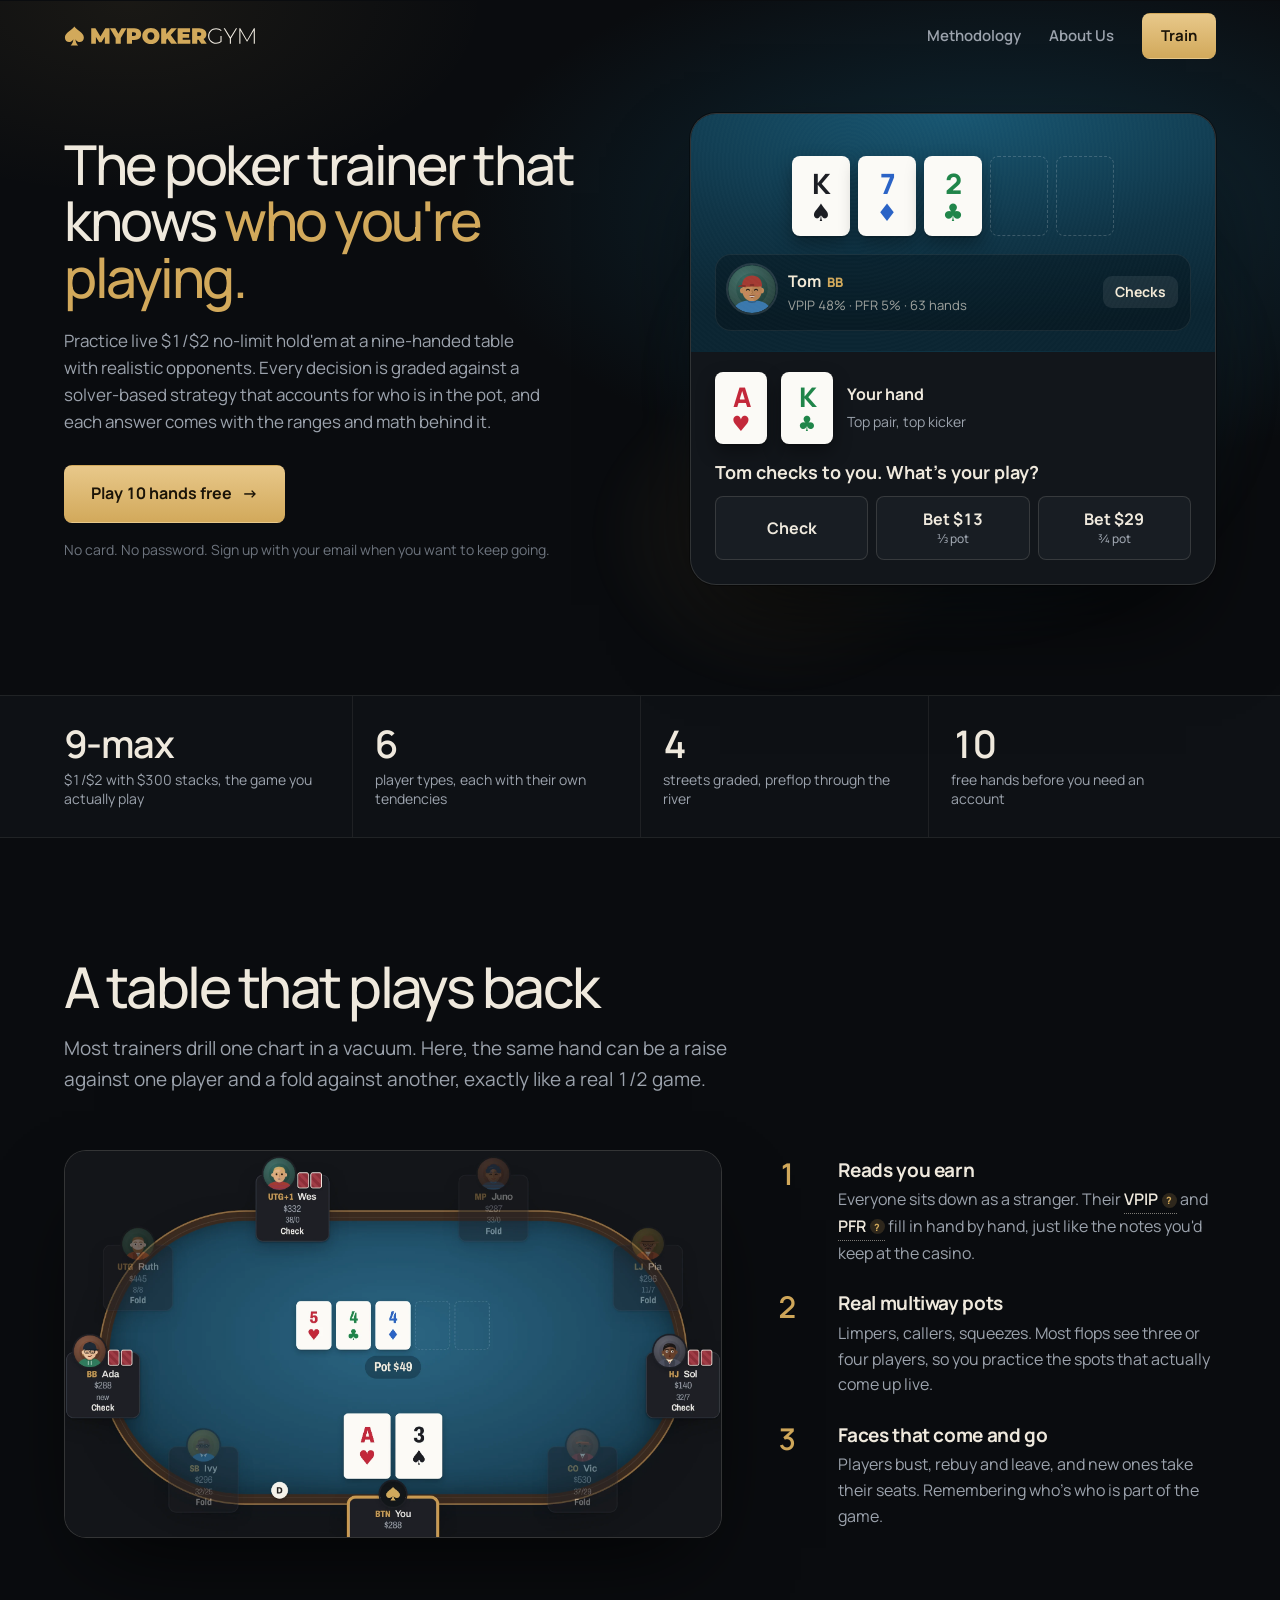
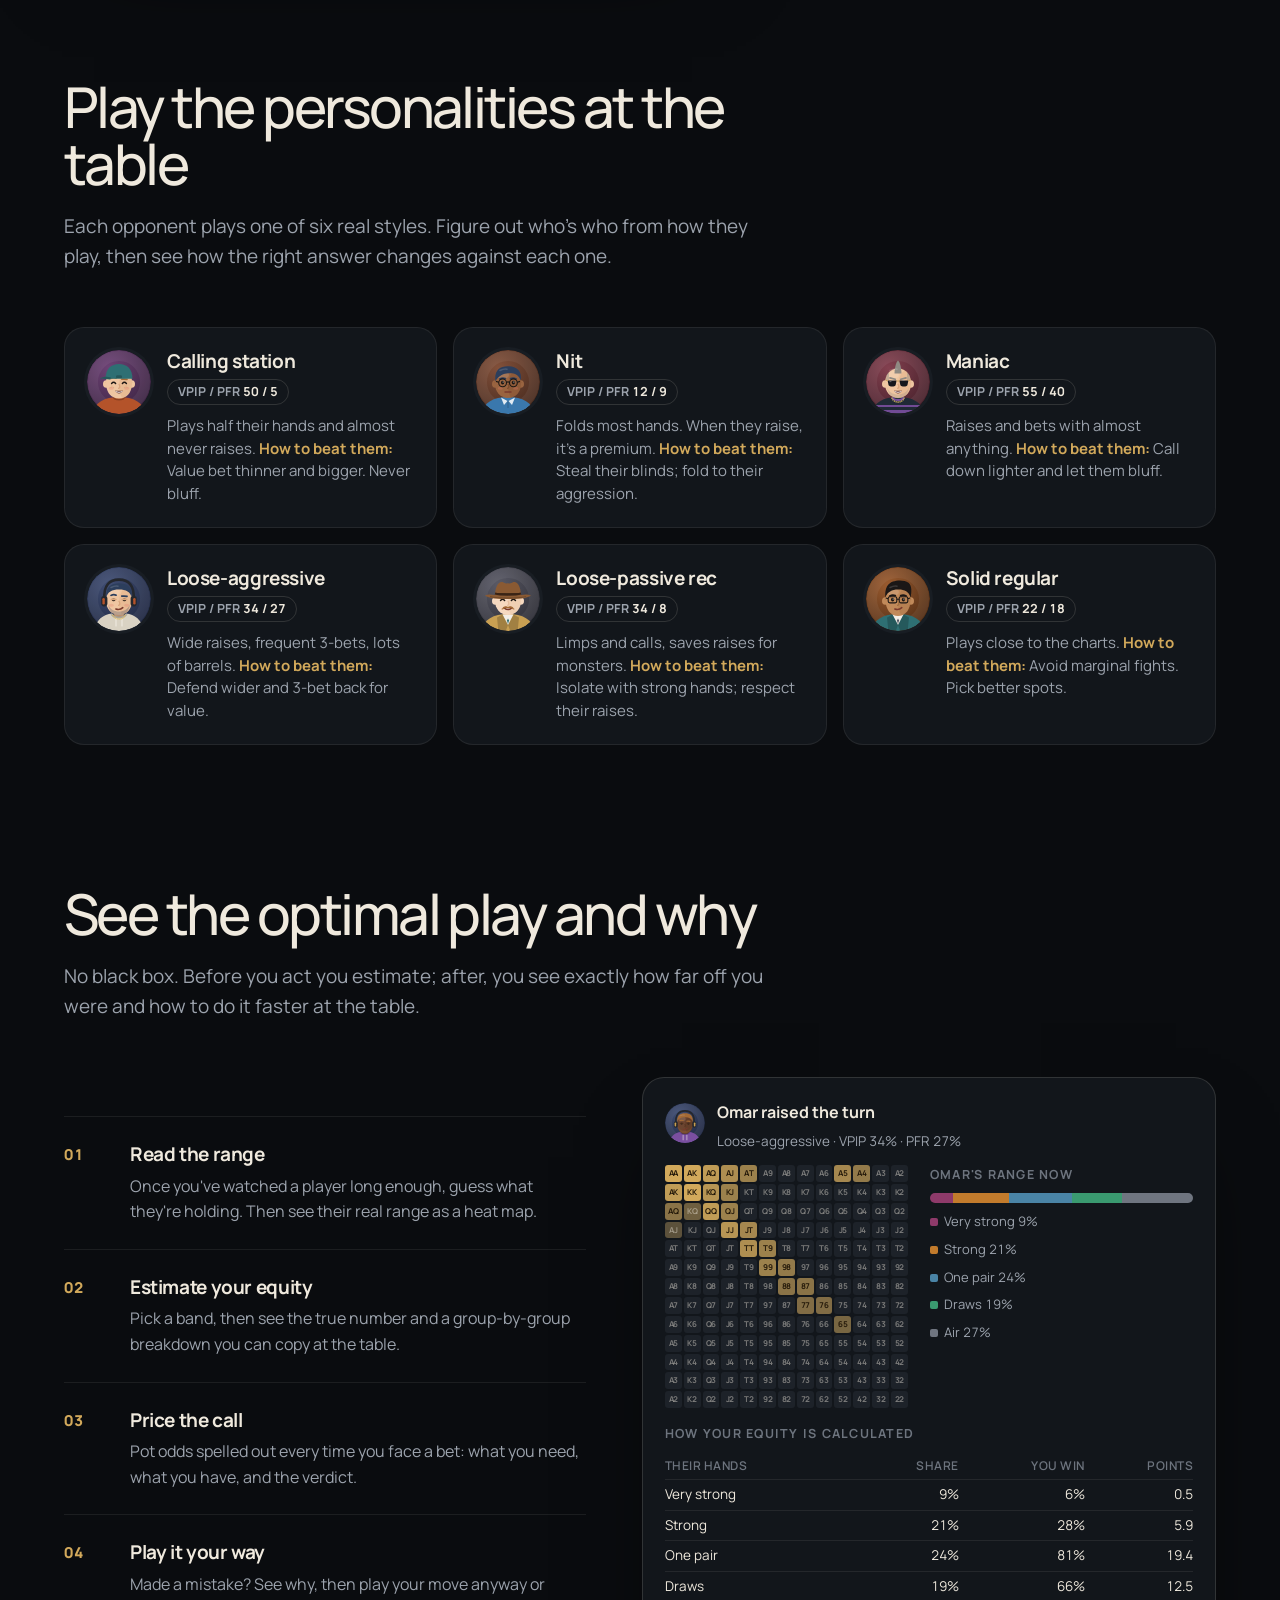
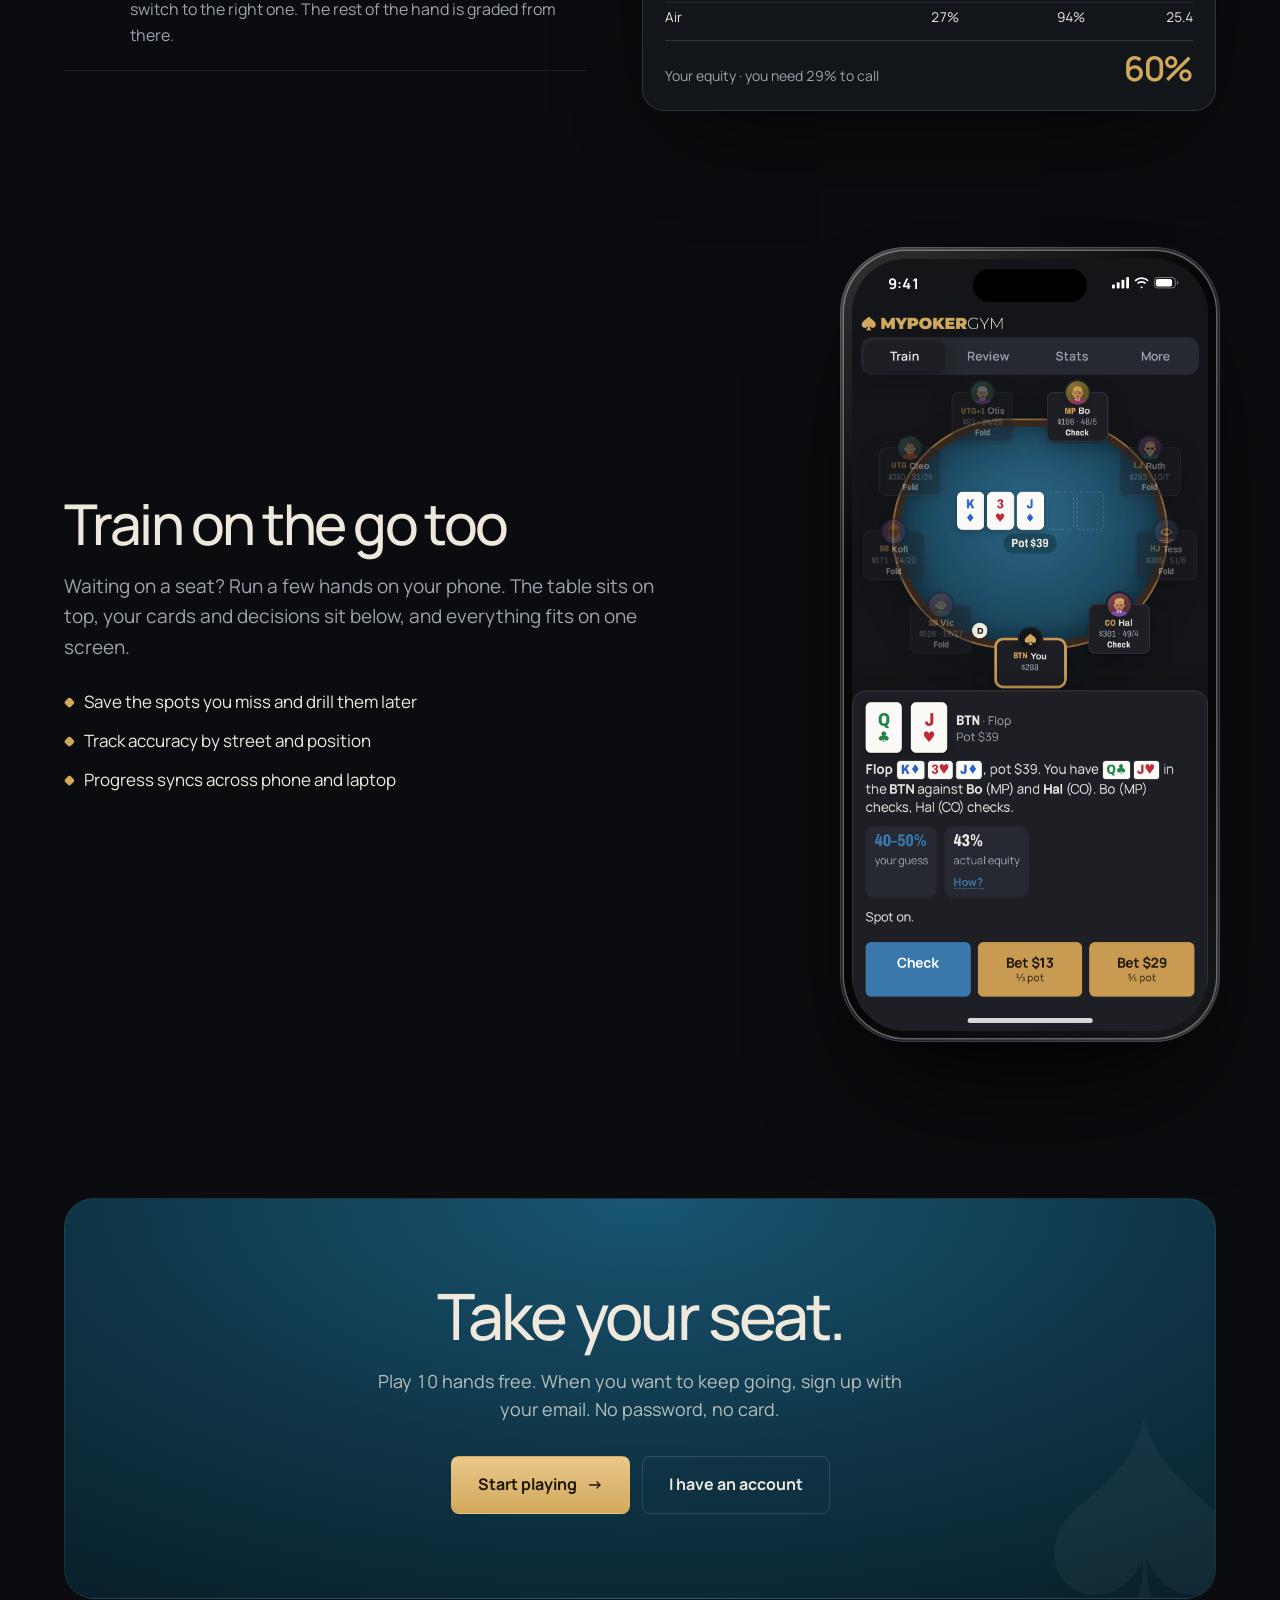
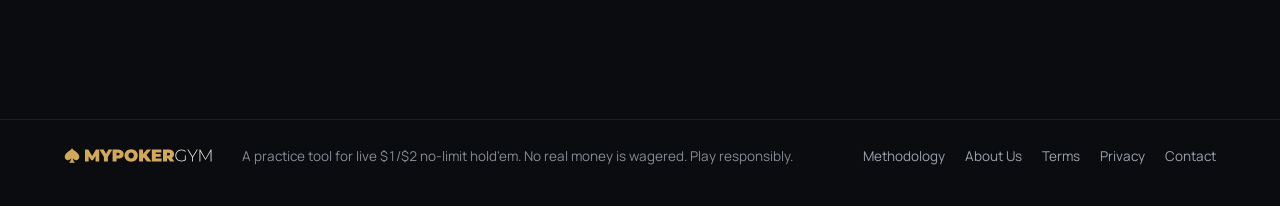
==== commit feae018c: "Update index.html" ====
--- a/index.html
+++ b/index.html
@@ -392,7 +392,7 @@
   <section id="table">
     <div class="wrap">
       <div class="sec-head reveal-on-scroll">
-        <h2 class="display">A table that plays back.</h2>
+        <h2 class="display">A table that plays back</h2>
         <p>Most trainers drill one chart in a vacuum. Here, the same hand can be a raise against one player and a fold against another, exactly like a real 1/2 game.</p>
       </div>
       <div class="table-feature">
@@ -409,7 +409,7 @@
   <section id="players" style="padding-top:20px">
     <div class="wrap">
       <div class="sec-head reveal-on-scroll">
-        <h2 class="display">Six regulars. You've met all of them.</h2>
+        <h2 class="display">Play the personalities at the table</h2>
         <p>Each opponent plays one of six real styles. Figure out who's who from how they play, then see how the right answer changes against each one.</p>
       </div>
       <div class="players" id="playerGrid"></div>
@@ -419,7 +419,7 @@
   <section id="math" style="padding-top:20px">
     <div class="wrap">
       <div class="sec-head reveal-on-scroll">
-        <h2 class="display">Every answer shows its work.</h2>
+        <h2 class="display">See the optimal play and why</h2>
         <p>No black box. Before you act you estimate; after, you see exactly how far off you were and how to do it faster at the table.</p>
       </div>
       <div class="math">
@@ -455,7 +455,7 @@
   <section style="padding-top:20px">
     <div class="wrap phone-sec">
       <div class="reveal-on-scroll">
-        <h2 class="display" style="font-size:clamp(36px,4.4vw,58px);margin:0 0 18px">Built for the rail, too.</h2>
+        <h2 class="display" style="font-size:clamp(36px,4.4vw,58px);margin:0 0 18px">Train on the go too</h2>
         <p style="font-size:19px;color:var(--muted);max-width:50ch;margin:0">Waiting on a seat? Run a few hands on your phone. The table sits on top, your cards and decisions sit below, and everything fits on one screen.</p>
         <ul class="checks">
           <li>Save the spots you miss and drill them later</li>
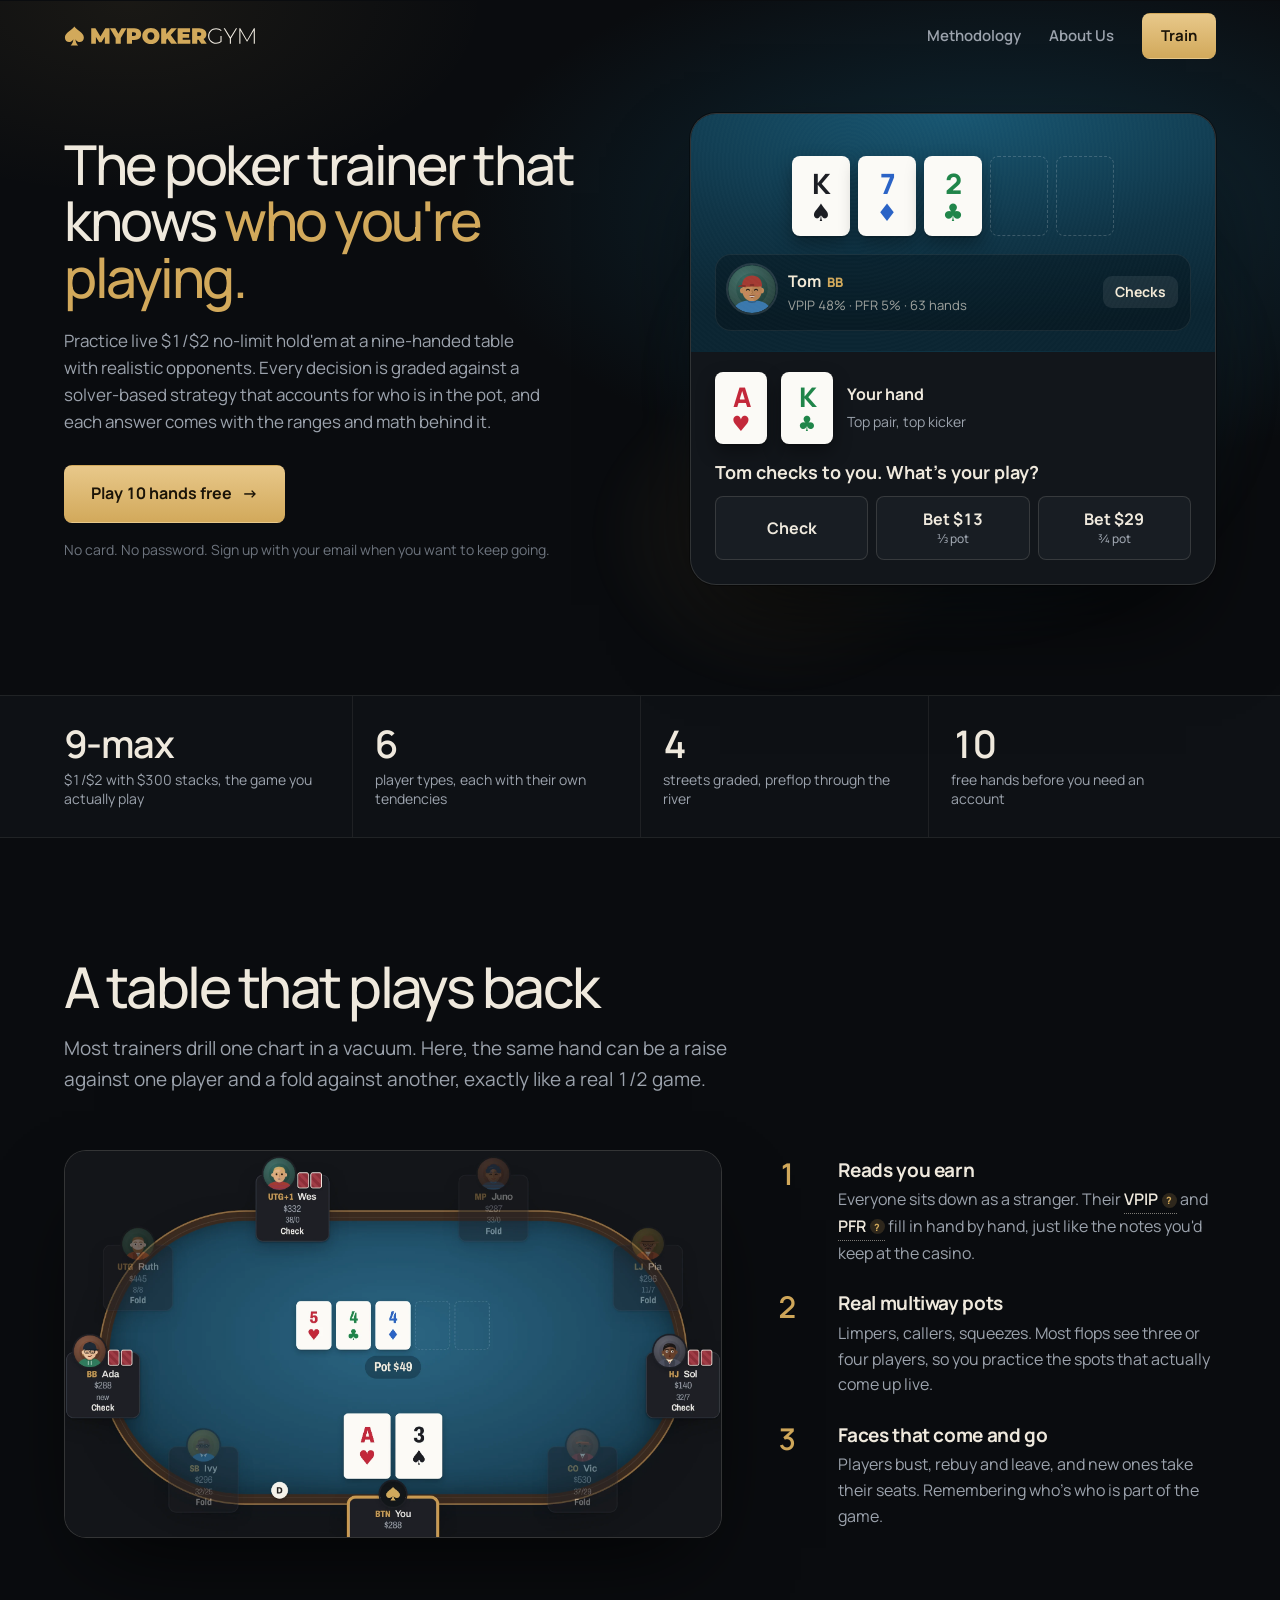
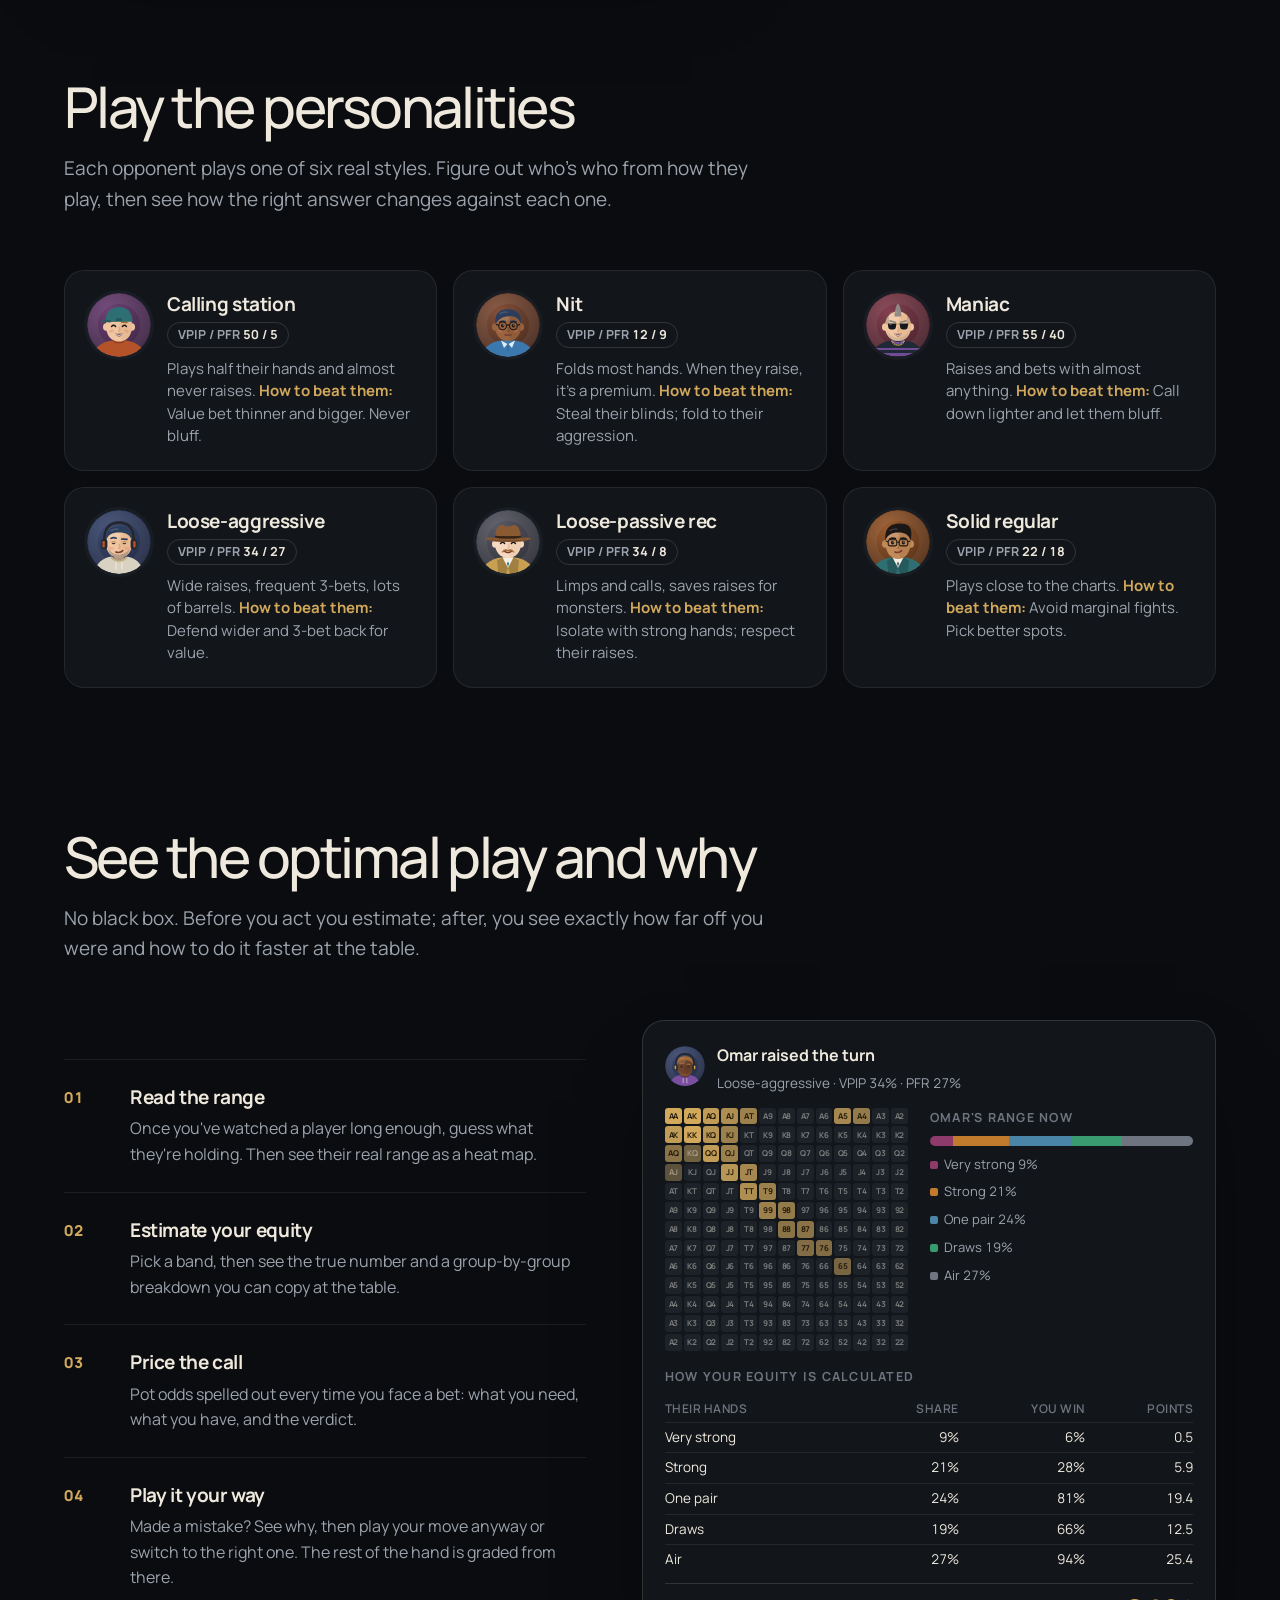
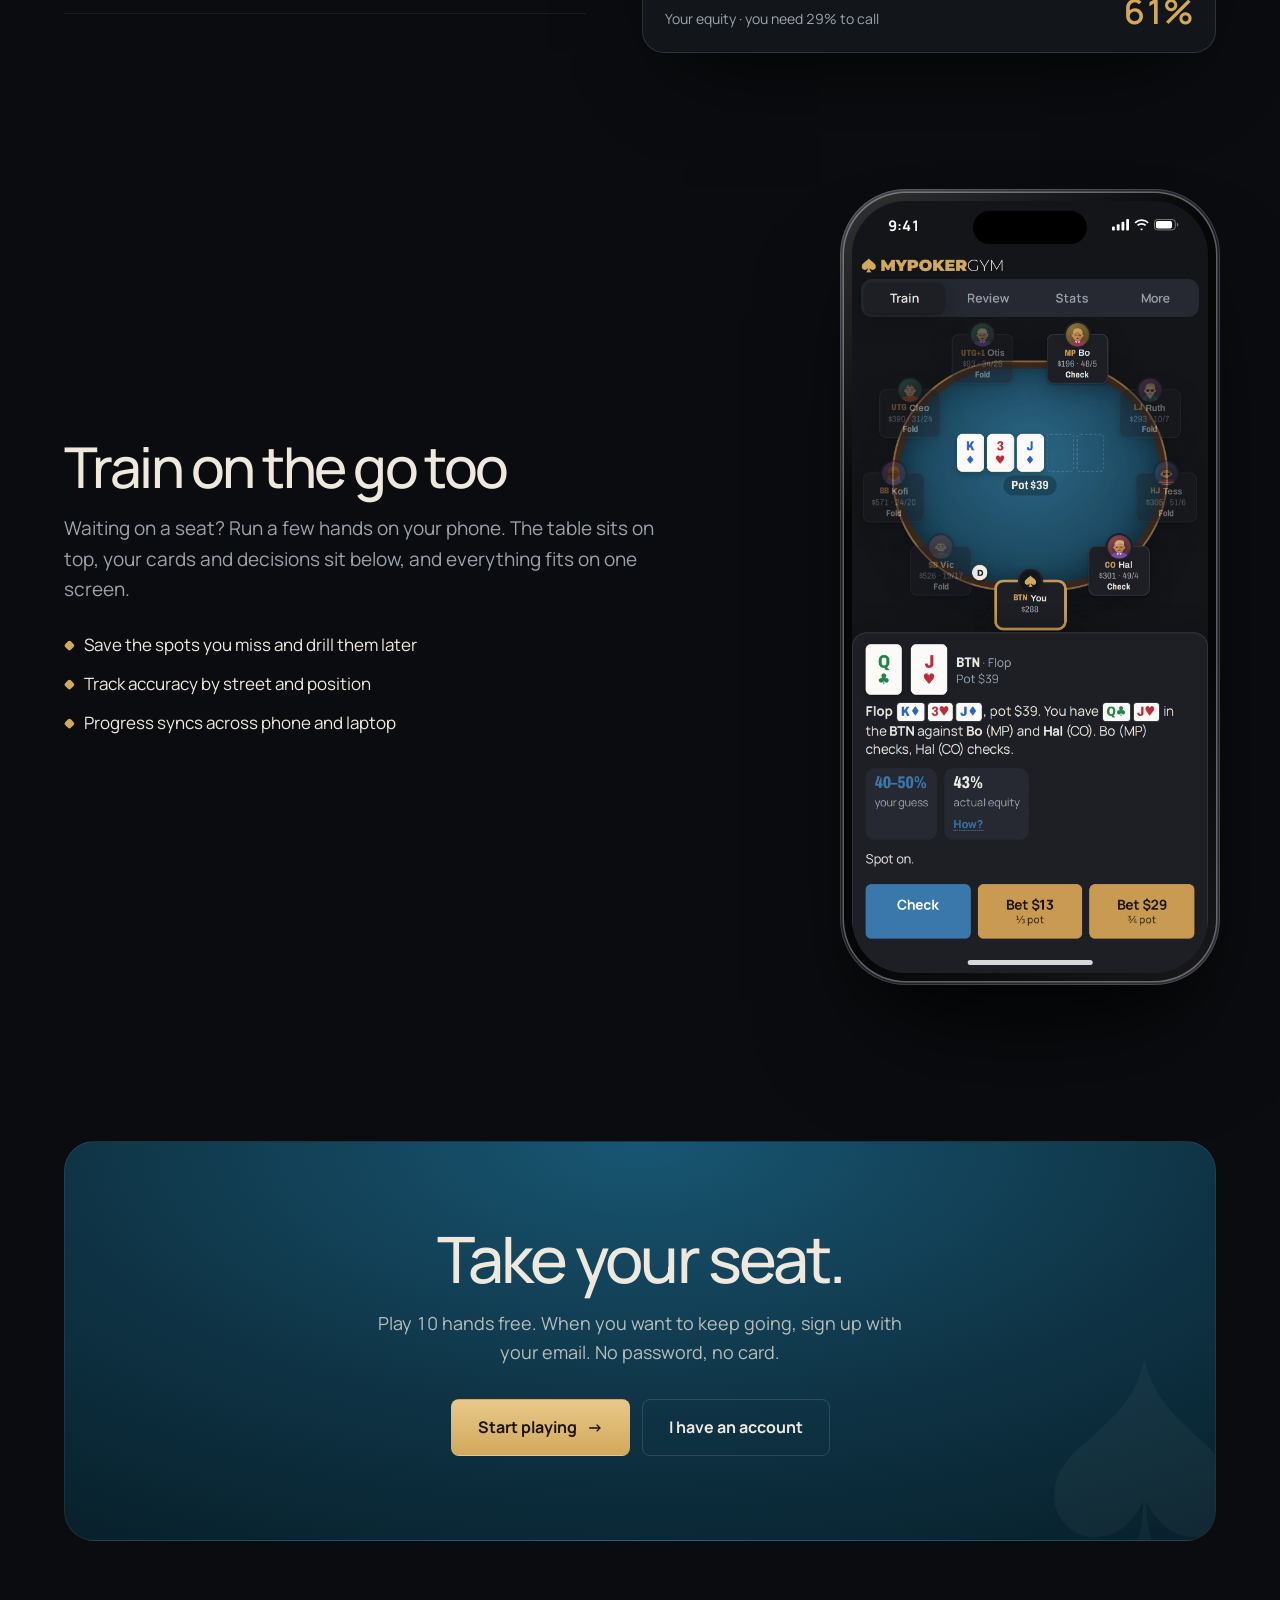
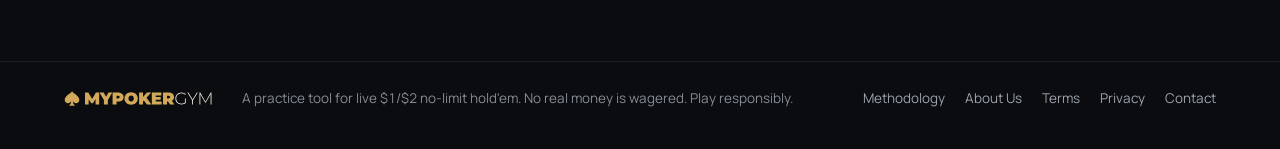
==== commit 5f47c0e1: "Update index.html" ====
--- a/index.html
+++ b/index.html
@@ -409,7 +409,7 @@
   <section id="players" style="padding-top:20px">
     <div class="wrap">
       <div class="sec-head reveal-on-scroll">
-        <h2 class="display">Play the personalities at the table</h2>
+        <h2 class="display">Play the personalities</h2>
         <p>Each opponent plays one of six real styles. Figure out who's who from how they play, then see how the right answer changes against each one.</p>
       </div>
       <div class="players" id="playerGrid"></div>
